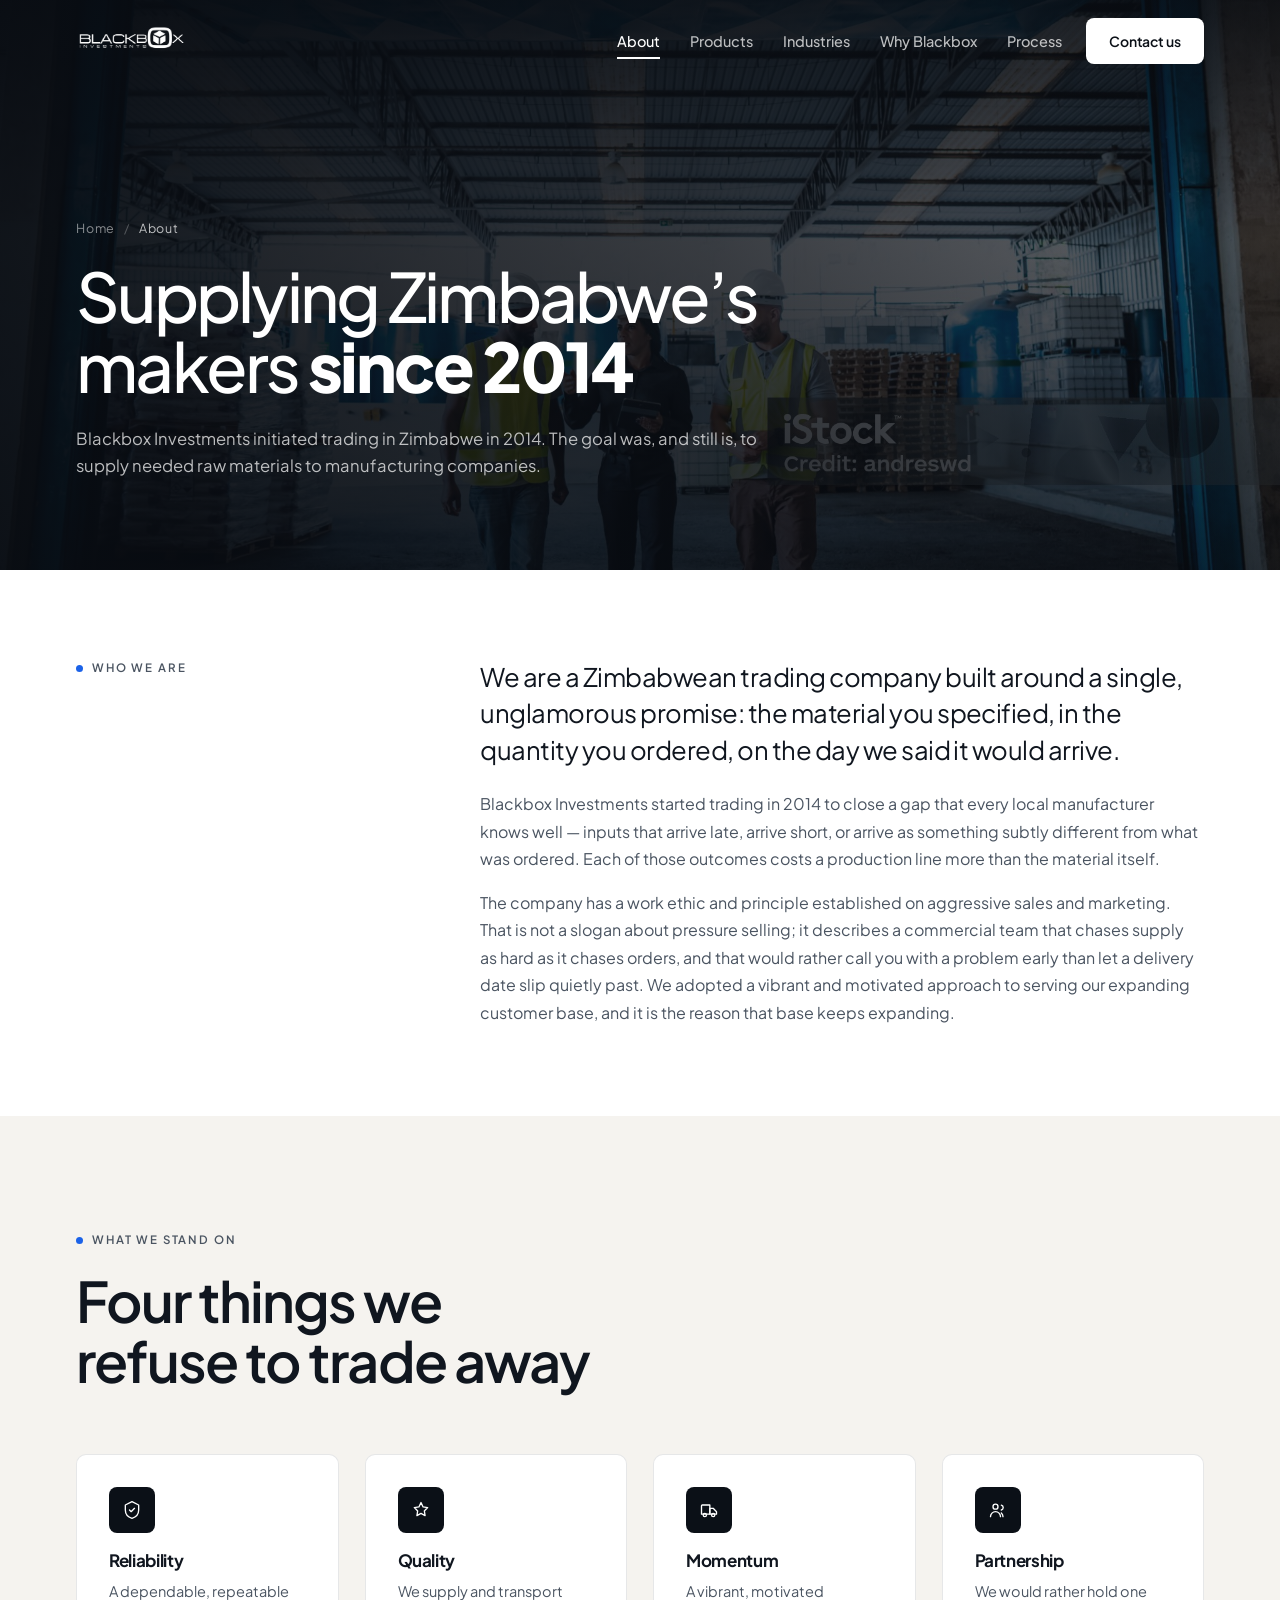
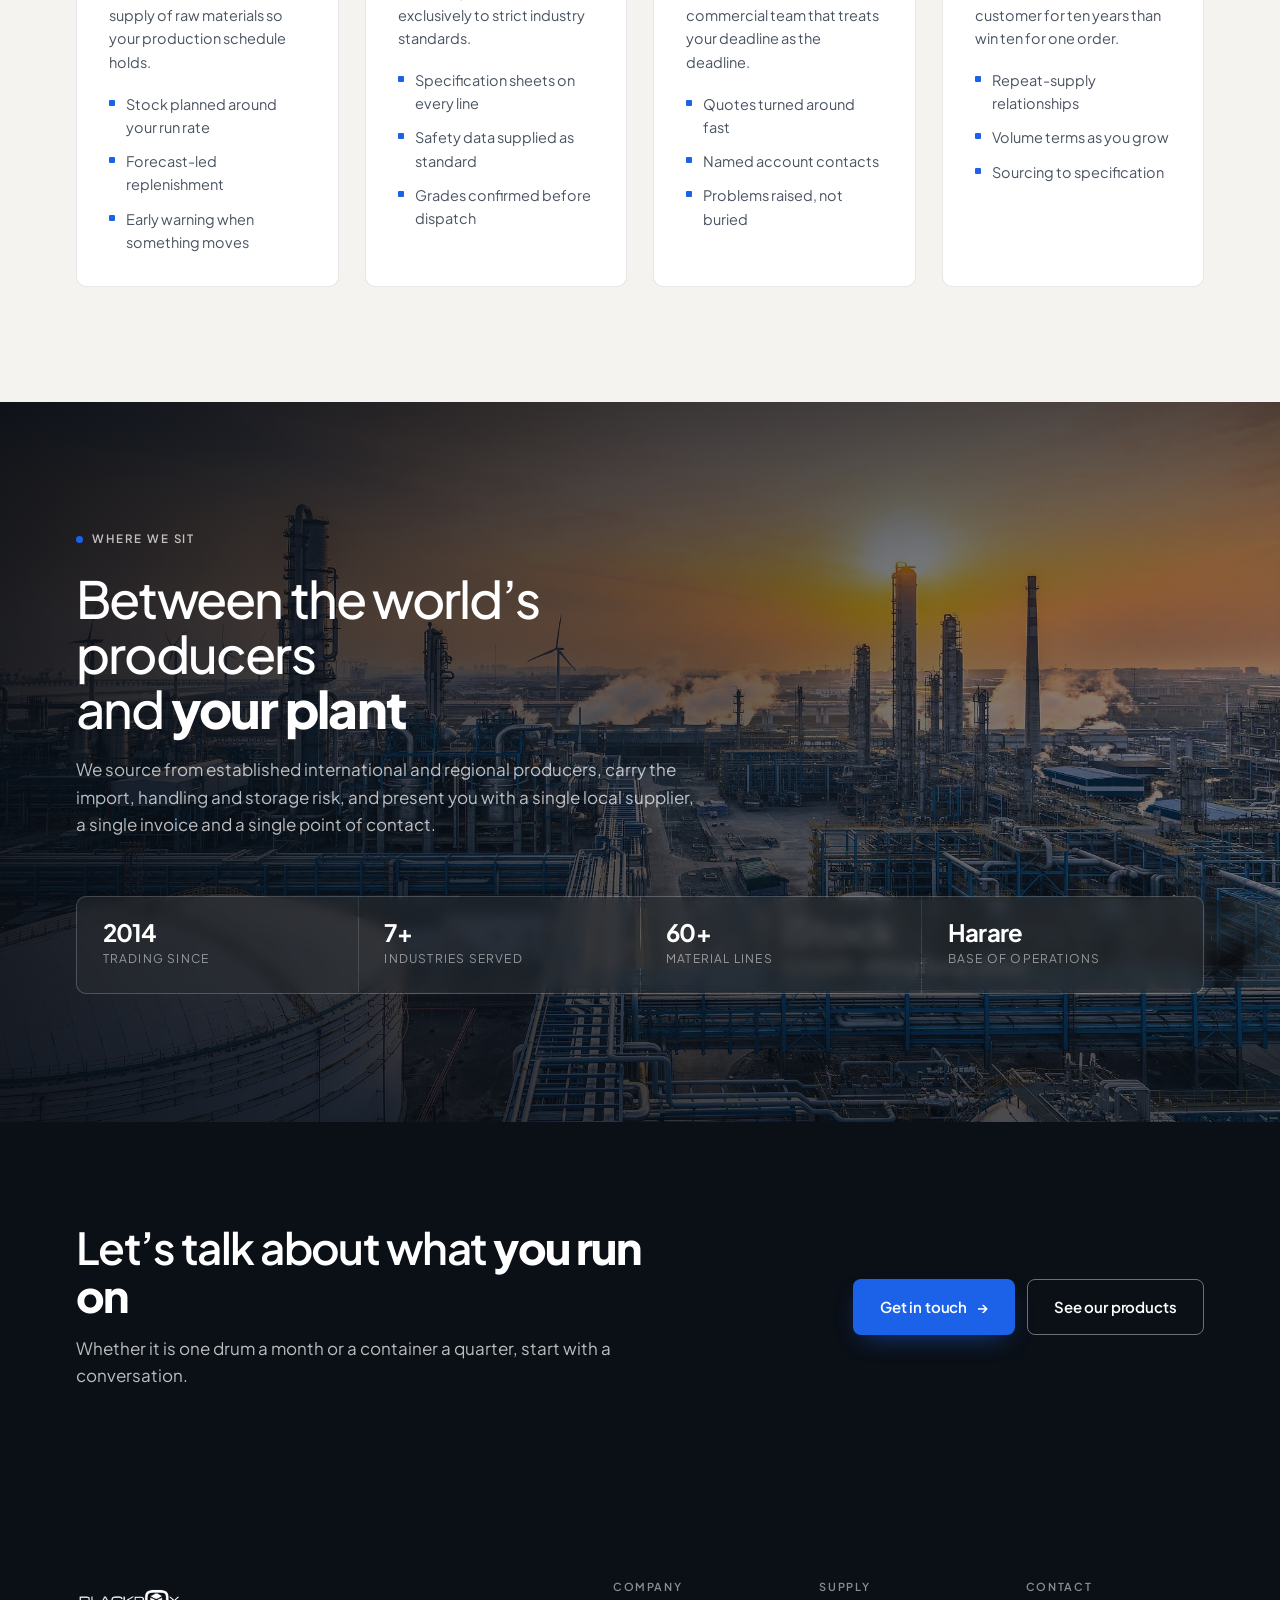
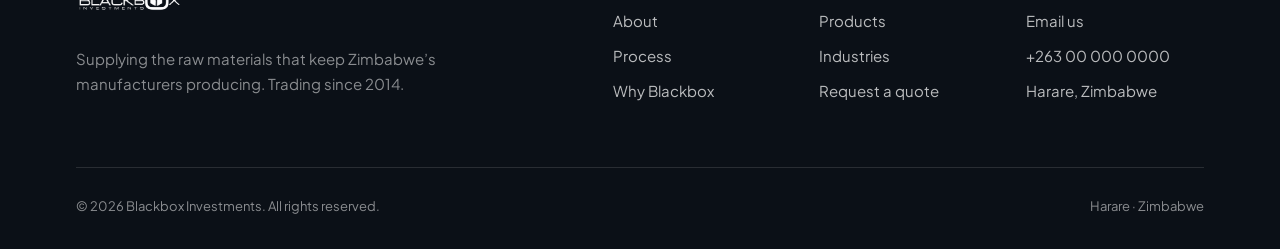
==== about.html @ c5630323 "Split industries section, tighten corners, enlarge logo, add detail pages - Industries is now its ow" ====
<!DOCTYPE html>
<html lang="en">
<head>
<meta charset="utf-8">
<meta name="viewport" content="width=device-width, initial-scale=1">
<title>About &mdash; Blackbox Investments</title>
<meta name="description" content="Blackbox Investments began trading in Zimbabwe in 2014, supplying raw materials to manufacturing companies.">
<meta name="theme-color" content="#0B1017">
<meta property="og:type" content="website">
<meta property="og:title" content="About &mdash; Blackbox Investments">
<meta property="og:description" content="Blackbox Investments began trading in Zimbabwe in 2014, supplying raw materials to manufacturing companies.">
<meta property="og:image" content="assets/img/hero-refinery.jpg">
<link rel="icon" href="assets/img/logo.png">
<link rel="preconnect" href="https://fonts.googleapis.com">
<link rel="preconnect" href="https://fonts.gstatic.com" crossorigin>
<link href="https://fonts.googleapis.com/css2?family=Plus+Jakarta+Sans:ital,wght@0,300;0,400;0,500;0,600;0,700;0,800;1,400&display=swap" rel="stylesheet">
<link rel="stylesheet" href="assets/css/styles.css">
</head>
<body>

<a class="skip-link" href="#main">Skip to content</a>

<header class="site-header" id="siteHeader">
  <div class="shell header-inner">
    <a class="brand" href="index.html" aria-label="Blackbox Investments &mdash; home">
      <img src="assets/img/logo-white.png" alt="Blackbox Investments" class="brand-mark brand-mark--light">
      <img src="assets/img/logo.png" alt="" aria-hidden="true" class="brand-mark brand-mark--dark">
    </a>

    <nav class="nav" id="primaryNav" aria-label="Primary">
      <a href="about.html" aria-current="page">About</a>
      <a href="products.html">Products</a>
      <a href="industries.html">Industries</a>
      <a href="why-blackbox.html">Why Blackbox</a>
      <a href="process.html">Process</a>
    </nav>

    <div class="header-actions">
      <a class="btn btn--pill" href="contact.html">Contact us</a>
      <button class="nav-toggle" id="navToggle" aria-expanded="false" aria-controls="primaryNav" aria-label="Open menu">
        <span></span><span></span>
      </button>
    </div>
  </div>
</header>

<main id="main">

<section class="page-hero">
  <div class="page-hero-bg"><img src="assets/img/team-warehouse.jpg" alt="Warehouse team walking through a chemical storage facility" fetchpriority="high"></div>
  <div class="shell">
    <nav class="crumbs" aria-label="Breadcrumb">
      <a href="index.html">Home</a><span class="sep" aria-hidden="true">/</span><span aria-current="page">About</span>
    </nav>
    <h1 class="page-title reveal">Supplying Zimbabwe&rsquo;s makers <em>since 2014</em></h1>
    <p class="page-lead reveal" data-delay="1">Blackbox Investments initiated trading in Zimbabwe in 2014. The goal was, and still is, to supply needed raw materials to manufacturing companies.</p>
  </div>
</section>

<section class="page-intro">
  <div class="shell page-intro-grid">
    <p class="eyebrow reveal"><span class="dot"></span> Who we are</p>
    <div class="reveal" data-delay="1">
      <p class="page-intro-lead">
        We are a Zimbabwean trading company built around a single, unglamorous
        promise: the material you specified, in the quantity you ordered, on the
        day we said it would arrive.
      </p>
      <p class="page-intro-body">
        Blackbox Investments started trading in 2014 to close a gap that every
        local manufacturer knows well &mdash; inputs that arrive late, arrive short, or
        arrive as something subtly different from what was ordered. Each of those
        outcomes costs a production line more than the material itself.
      </p>
      <p class="page-intro-body">
        The company has a work ethic and principle established on aggressive sales
        and marketing. That is not a slogan about pressure selling; it describes a
        commercial team that chases supply as hard as it chases orders, and that
        would rather call you with a problem early than let a delivery date slip
        quietly past. We adopted a vibrant and motivated approach to serving our
        expanding customer base, and it is the reason that base keeps expanding.
      </p>
    </div>
  </div>
</section>

<section class="plain-section plain-section--paper">
  <div class="shell">
    <div class="section-head">
      <p class="eyebrow reveal"><span class="dot"></span> What we stand on</p>
      <h2 class="section-title reveal" data-delay="1">Four things we<br>refuse to trade away</h2>
    </div>
    <div class="tile-grid">
  <article class="tile reveal">
    <span class="feature-icon" aria-hidden="true"><svg viewBox="0 0 24 24" fill="none" stroke="currentColor" stroke-width="1.6" stroke-linecap="round" stroke-linejoin="round"><path d="M12 2 4 6v6c0 5 3.4 8.6 8 10 4.6-1.4 8-5 8-10V6l-8-4Z"/><path d="m9 12 2 2 4-4"/></svg></span>
    <h3>Reliability</h3>
    <p>A dependable, repeatable supply of raw materials so your production schedule holds.</p>
    <ul class="checks" role="list"><li>Stock planned around your run rate</li><li>Forecast-led replenishment</li><li>Early warning when something moves</li></ul>
  </article>

  <article class="tile reveal">
    <span class="feature-icon" aria-hidden="true"><svg viewBox="0 0 24 24" fill="none" stroke="currentColor" stroke-width="1.6" stroke-linecap="round" stroke-linejoin="round"><path d="M12 3l2.5 5.3 5.5.8-4 4 .9 5.7L12 16.1 7.1 18.8 8 13.1l-4-4 5.5-.8L12 3Z"/></svg></span>
    <h3>Quality</h3>
    <p>We supply and transport exclusively to strict industry standards.</p>
    <ul class="checks" role="list"><li>Specification sheets on every line</li><li>Safety data supplied as standard</li><li>Grades confirmed before dispatch</li></ul>
  </article>

  <article class="tile reveal">
    <span class="feature-icon" aria-hidden="true"><svg viewBox="0 0 24 24" fill="none" stroke="currentColor" stroke-width="1.6" stroke-linecap="round" stroke-linejoin="round"><path d="M3 17V7a1 1 0 0 1 1-1h9v11H3Z"/><path d="M13 10h4l4 4v3h-8v-7Z"/><circle cx="7" cy="18" r="2"/><circle cx="17" cy="18" r="2"/></svg></span>
    <h3>Momentum</h3>
    <p>A vibrant, motivated commercial team that treats your deadline as the deadline.</p>
    <ul class="checks" role="list"><li>Quotes turned around fast</li><li>Named account contacts</li><li>Problems raised, not buried</li></ul>
  </article>

  <article class="tile reveal">
    <span class="feature-icon" aria-hidden="true"><svg viewBox="0 0 24 24" fill="none" stroke="currentColor" stroke-width="1.6" stroke-linecap="round" stroke-linejoin="round"><circle cx="9" cy="8" r="3"/><path d="M3 20a6 6 0 0 1 12 0"/><path d="M16 6.2A3 3 0 0 1 16 12"/><path d="M18 20a6 6 0 0 0-2-4.5"/></svg></span>
    <h3>Partnership</h3>
    <p>We would rather hold one customer for ten years than win ten for one order.</p>
    <ul class="checks" role="list"><li>Repeat-supply relationships</li><li>Volume terms as you grow</li><li>Sourcing to specification</li></ul>
  </article>

    </div>
  </div>
</section>

<section class="field-band">
  <div class="field-bg"><img src="assets/img/hero-refinery.jpg" alt="" loading="lazy"></div>
  <div class="shell">
    <p class="eyebrow eyebrow--light reveal"><span class="dot"></span> Where we sit</p>
    <h2 class="band-title reveal" data-delay="1">Between the world&rsquo;s producers<br>and <em>your plant</em></h2>
    <p class="band-sub reveal" data-delay="2">
      We source from established international and regional producers, carry the
      import, handling and storage risk, and present you with a single local
      supplier, a single invoice and a single point of contact.
    </p>
    <div class="band-stats reveal" data-delay="3">
      <div><strong>2014</strong><span>Trading since</span></div>
      <div><strong>7+</strong><span>Industries served</span></div>
      <div><strong>60+</strong><span>Material lines</span></div>
      <div><strong>Harare</strong><span>Base of operations</span></div>
    </div>
  </div>
</section>

<section class="cta-band">
  <div class="shell cta-inner">
    <div class="reveal">
      <h2>Let&rsquo;s talk about what <em>you run on</em></h2>
      <p>Whether it is one drum a month or a container a quarter, start with a conversation.</p>
    </div>
    <div class="cta-actions reveal" data-delay="1">
      <a class="btn btn--primary" href="contact.html">Get in touch <span class="btn-arrow" aria-hidden="true">&rarr;</span></a>
      <a class="btn btn--ghost" href="products.html">See our products</a>
    </div>
  </div>
</section>
</main>

<footer class="site-footer">
  <div class="shell">
    <div class="footer-top">
      <div class="footer-brand">
        <img src="assets/img/logo-white.png" alt="Blackbox Investments">
        <p>Supplying the raw materials that keep Zimbabwe&rsquo;s manufacturers
           producing. Trading since 2014.</p>
      </div>

      <nav class="footer-nav" aria-label="Footer">
        <div>
          <h4>Company</h4>
          <a href="about.html">About</a>
          <a href="process.html">Process</a>
          <a href="why-blackbox.html">Why Blackbox</a>
        </div>
        <div>
          <h4>Supply</h4>
          <a href="products.html">Products</a>
          <a href="industries.html">Industries</a>
          <a href="contact.html">Request a quote</a>
        </div>
        <div>
          <h4>Contact</h4>
          <a href="mailto:sales@blackboxinvestments.co.zw">Email us</a>
          <a href="tel:+263000000000">+263 00 000 0000</a>
          <span>Harare, Zimbabwe</span>
        </div>
      </nav>
    </div>

    <div class="footer-bottom">
      <p>&copy; <span id="year">2026</span> Blackbox Investments. All rights reserved.</p>
      <p>Harare &middot; Zimbabwe</p>
    </div>
  </div>
</footer>

<script src="assets/js/main.js"></script>
</body>
</html>
---- assets/css/styles.css ----
/* =========================================================
   Blackbox Investments — site styles
   Type: Plus Jakarta Sans
   ========================================================= */

:root{
  /* palette */
  --ink:        #0B1017;
  --ink-2:      #131B26;
  --navy:       #0E1826;
  --paper:      #F5F3EF;
  --paper-2:    #EDEAE4;
  --white:      #FFFFFF;
  --accent:     #1B62E8;
  --accent-dk:  #1450C9;

  --text:       #10161F;
  --text-mid:   #4A5461;
  --text-soft:  #737D8A;
  --on-dark:    #FFFFFF;
  --on-dark-mid:rgba(255,255,255,.72);
  --on-dark-soft:rgba(255,255,255,.52);

  --line:       rgba(16,22,31,.10);
  --line-dark:  rgba(255,255,255,.12);

  /* geometry */
  --r-sm: 4px;
  --r-md: 8px;
  --r-lg: 10px;
  --r-xl: 12px;
  --shell: 1240px;
  --gutter: clamp(20px, 5vw, 56px);
  --sec-y: clamp(76px, 9vw, 140px);

  --ease: cubic-bezier(.22,.61,.36,1);
}

*,*::before,*::after{ box-sizing:border-box; }

html{ -webkit-text-size-adjust:100%; scroll-behavior:smooth; }
@media (prefers-reduced-motion: reduce){ html{ scroll-behavior:auto; } }

body{
  margin:0;
  background:var(--paper);
  color:var(--text);
  font-family:"Plus Jakarta Sans", ui-sans-serif, system-ui, -apple-system,
              "Segoe UI", Roboto, Helvetica, Arial, sans-serif;
  font-size:16px;
  line-height:1.6;
  font-weight:400;
  -webkit-font-smoothing:antialiased;
  text-rendering:optimizeLegibility;
  overflow-x:hidden;
}

img{ max-width:100%; display:block; }
a{ color:inherit; text-decoration:none; }
h1,h2,h3,h4{ margin:0; font-weight:600; letter-spacing:-.025em; line-height:1.1; }
p{ margin:0; }
ul,ol{ margin:0; padding:0; list-style:none; }
button{ font:inherit; color:inherit; }

/* anchored targets must clear the fixed header */
:target,
.detail-row[id],
section[id]{ scroll-margin-top:104px; }

.shell{
  width:100%;
  max-width:var(--shell);
  margin-inline:auto;
  padding-inline:var(--gutter);
}

.skip-link{
  position:absolute; left:-9999px; top:0; z-index:200;
  background:var(--ink); color:#fff; padding:12px 18px; border-radius:0 0 var(--r-sm) 0;
}
.skip-link:focus{ left:0; }

:where(a,button,input,textarea):focus-visible{
  outline:2px solid var(--accent);
  outline-offset:3px;
  border-radius:6px;
}

/* ---------- shared type ---------- */
.eyebrow{
  display:flex; align-items:center; gap:9px;
  margin:0 0 22px;
  font-size:11.5px; font-weight:600; letter-spacing:.16em; text-transform:uppercase;
  color:var(--text-mid);
}
.eyebrow .dot{
  width:7px; height:7px; border-radius:50%;
  background:var(--accent); flex:none;
}
.eyebrow--light{ color:var(--on-dark-mid); }
.eyebrow--muted{ justify-content:center; color:var(--text-soft); letter-spacing:.2em; }

.section-title{
  font-size:clamp(2.1rem, 4.4vw, 3.5rem);
  font-weight:600;
  line-height:1.06;
  letter-spacing:-.035em;
}
.section-title em{ font-style:normal; font-weight:800; }
.section-title--light{ color:var(--on-dark); }

.section-sub{
  margin-top:20px;
  max-width:56ch;
  font-size:1.0625rem;
  color:var(--text-mid);
}
.section-sub--light{ color:var(--on-dark-mid); }

/* ---------- buttons ---------- */
.btn{
  --btn-bg:var(--ink); --btn-fg:#fff; --btn-bd:transparent;
  display:inline-flex; align-items:center; justify-content:center; gap:10px;
  padding:15px 26px;
  border:1px solid var(--btn-bd);
  border-radius:var(--r-md);
  background:var(--btn-bg); color:var(--btn-fg);
  font-size:.9375rem; font-weight:600; letter-spacing:-.01em;
  cursor:pointer;
  transition:transform .35s var(--ease), background-color .3s var(--ease),
             color .3s var(--ease), border-color .3s var(--ease), box-shadow .3s var(--ease);
  will-change:transform;
}
.btn:hover{ transform:translateY(-2px); }
.btn--primary{ --btn-bg:var(--accent); box-shadow:0 10px 26px -12px rgba(27,98,232,.7); }
.btn--primary:hover{ --btn-bg:var(--accent-dk); box-shadow:0 16px 34px -14px rgba(27,98,232,.8); }
.btn--ghost{
  --btn-bg:transparent; --btn-fg:#fff; --btn-bd:rgba(255,255,255,.4);
}
.btn--ghost:hover{ --btn-bg:rgba(255,255,255,.12); --btn-bd:rgba(255,255,255,.7); }
.btn--pill{
  --btn-bg:#fff; --btn-fg:var(--ink);
  padding:11px 22px; font-size:.875rem;
}
.btn--pill:hover{ --btn-bg:var(--accent); --btn-fg:#fff; }
.btn--block{ width:100%; }
.btn-arrow{ transition:transform .35s var(--ease); }
.btn:hover .btn-arrow{ transform:translateX(4px); }

/* =========================================================
   HEADER
   ========================================================= */
.site-header{
  position:fixed; inset:0 0 auto 0; z-index:100;
  padding:18px 0;
  transition:padding .4s var(--ease), background-color .4s var(--ease),
             box-shadow .4s var(--ease), border-color .4s var(--ease);
  border-bottom:1px solid transparent;
}
.site-header.is-stuck,
.site-header.nav-open{
  padding:10px 0;
  background:rgba(245,243,239,.86);
  backdrop-filter:blur(16px);
  -webkit-backdrop-filter:blur(16px);
  border-bottom-color:var(--line);
  box-shadow:0 10px 30px -24px rgba(11,16,23,.5);
}

.header-inner{ display:flex; align-items:center; gap:24px; }

.brand{
  flex:none; position:relative; display:block;
  height:46px; aspect-ratio:300/125;
  transition:height .4s var(--ease);
}
.site-header.is-stuck .brand,
.site-header.nav-open .brand{ height:38px; }
.brand-mark{
  position:absolute; inset:0;
  height:100%; width:auto;
  transition:opacity .35s var(--ease);
}
.brand-mark--dark{ opacity:0; }
.site-header.is-stuck .brand-mark--light,
.site-header.nav-open .brand-mark--light{ opacity:0; }
.site-header.is-stuck .brand-mark--dark,
.site-header.nav-open .brand-mark--dark{ opacity:1; }

.nav{
  margin-left:auto;
  display:flex; align-items:center; gap:30px;
  font-size:.90625rem; font-weight:500;
  color:var(--on-dark-mid);
  transition:color .4s var(--ease);
}
.nav a{ position:relative; padding:4px 0; transition:color .25s var(--ease); }
.nav a::after{
  content:""; position:absolute; left:0; right:0; bottom:-2px; height:1.5px;
  background:currentColor; transform:scaleX(0); transform-origin:left;
  transition:transform .35s var(--ease);
}
.nav a:hover{ color:#fff; }
.nav a:hover::after{ transform:scaleX(1); }
.nav a[aria-current="page"]{ color:#fff; }
.nav a[aria-current="page"]::after{ transform:scaleX(1); }
.site-header.is-stuck .nav a[aria-current="page"],
.site-header.nav-open .nav a[aria-current="page"]{ color:var(--ink); }
.site-header.is-stuck .nav,
.site-header.nav-open .nav{ color:var(--text-mid); }
.site-header.is-stuck .nav a:hover,
.site-header.nav-open .nav a:hover{ color:var(--ink); }

.header-actions{ display:flex; align-items:center; gap:12px; }
.site-header.is-stuck .btn--pill,
.site-header.nav-open .btn--pill{ --btn-bg:var(--ink); --btn-fg:#fff; }
.site-header.is-stuck .btn--pill:hover,
.site-header.nav-open .btn--pill:hover{ --btn-bg:var(--accent); }

.nav-toggle{
  display:none;
  width:44px; height:42px;
  border:1px solid rgba(255,255,255,.28); border-radius:var(--r-md);
  background:rgba(255,255,255,.08);
  cursor:pointer;
  align-items:center; justify-content:center; flex-direction:column; gap:5px;
  transition:border-color .3s var(--ease), background-color .3s var(--ease);
}
.nav-toggle span{
  display:block; width:16px; height:1.6px; background:#fff; border-radius:2px;
  transition:transform .35s var(--ease), opacity .25s var(--ease);
}
.site-header.is-stuck .nav-toggle,
.site-header.nav-open .nav-toggle{ border-color:var(--line); background:rgba(16,22,31,.05); }
.site-header.is-stuck .nav-toggle span,
.site-header.nav-open .nav-toggle span{ background:var(--ink); }
.nav-toggle[aria-expanded="true"] span:first-child{ transform:translateY(3.3px) rotate(45deg); }
.nav-toggle[aria-expanded="true"] span:last-child{ transform:translateY(-3.3px) rotate(-45deg); }

/* =========================================================
   HERO
   ========================================================= */
.hero{
  position:relative;
  min-height:min(100svh, 900px);
  display:flex; flex-direction:column; justify-content:flex-end;
  padding:180px 0 0;
  color:var(--on-dark);
  overflow:hidden;
}
.hero-media{ position:absolute; inset:0; z-index:0; }
.hero-media img{
  width:100%; height:100%; object-fit:cover; object-position:center 55%;
  transform:scale(1.06);
  animation:heroDrift 18s var(--ease) forwards;
}
@keyframes heroDrift{ to{ transform:scale(1); } }
@media (prefers-reduced-motion: reduce){
  .hero-media img{ animation:none; transform:none; }
}
.hero-scrim{
  position:absolute; inset:0;
  background:
    linear-gradient(180deg, rgba(8,12,18,.78) 0%, rgba(8,12,18,.28) 34%, rgba(8,12,18,.55) 68%, rgba(8,12,18,.9) 100%),
    linear-gradient(96deg, rgba(8,12,18,.72) 0%, rgba(8,12,18,.18) 62%);
}

.hero-inner{ position:relative; z-index:1; padding-bottom:clamp(48px,7vw,84px); }

.hero-title{
  font-size:clamp(2.6rem, 7.2vw, 5.5rem);
  font-weight:500;
  line-height:1.02;
  letter-spacing:-.04em;
  text-wrap:balance;
}
.hero-title em{ font-style:normal; font-weight:800; }

.hero-sub{
  margin-top:26px;
  max-width:54ch;
  font-size:clamp(1rem, 1.35vw, 1.1875rem);
  color:var(--on-dark-mid);
  line-height:1.65;
}

.hero-cta{ margin-top:36px; display:flex; flex-wrap:wrap; gap:14px; }

.hero-strip{
  position:relative; z-index:1;
  display:grid; grid-template-columns:repeat(4, 1fr);
  gap:1px;
  border-top:1px solid var(--line-dark);
  background:var(--line-dark);
}
.strip-item{
  background:rgba(8,12,18,.35);
  backdrop-filter:blur(6px);
  -webkit-backdrop-filter:blur(6px);
  padding:26px clamp(14px,2vw,26px) 30px;
  display:flex; flex-direction:column; gap:4px;
}
.strip-item strong{
  font-size:clamp(1.35rem,2.4vw,1.9rem); font-weight:700; letter-spacing:-.03em; line-height:1;
}
.strip-item span{
  font-size:.78125rem; letter-spacing:.08em; text-transform:uppercase;
  color:var(--on-dark-soft);
}

/* =========================================================
   STATEMENT
   ========================================================= */
.statement{
  background:var(--white);
  padding:clamp(72px,8vw,124px) 0;
}
.statement-text{
  max-width:min(100%, 30ch);
  font-size:clamp(1.75rem, 3.9vw, 3.05rem);
  font-weight:500;
  line-height:1.14;
  letter-spacing:-.035em;
  text-wrap:pretty;
}
.statement-text span{ color:var(--text-soft); }

.statement-meta{
  margin-top:44px;
  display:flex; align-items:center; gap:20px;
  font-size:.8125rem; letter-spacing:.14em; text-transform:uppercase;
  color:var(--text-soft);
}
.statement-meta .rule{ height:1px; width:clamp(40px,10vw,120px); background:var(--line); }

/* =========================================================
   CORE
   ========================================================= */
.core{ background:var(--paper); padding:var(--sec-y) 0; }

.core-head{
  display:grid; grid-template-columns:minmax(0,.32fr) minmax(0,.68fr);
  gap:clamp(24px,5vw,64px);
  align-items:start;
}
.core-lead{
  font-size:clamp(1.2rem, 2.1vw, 1.6rem);
  font-weight:400;
  line-height:1.42;
  letter-spacing:-.02em;
  color:var(--text);
}

.core-grid{
  margin-top:clamp(48px,6vw,84px);
  padding-top:clamp(40px,5vw,64px);
  border-top:1px solid var(--line);
  display:grid;
  grid-template-columns:minmax(0,.9fr) repeat(3, minmax(0,1fr));
  gap:clamp(24px,3.4vw,48px);
  align-items:start;
}
.core-figure{ margin:0; border-radius:var(--r-md); overflow:hidden; background:var(--paper-2); }
.core-figure img{ aspect-ratio:4/3; object-fit:cover; width:100%; }

.feature-icon{
  display:grid; place-items:center;
  width:46px; height:46px; border-radius:var(--r-md);
  background:var(--ink); color:#fff;
  margin-bottom:18px;
}
.feature-icon svg{ width:20px; height:20px; }
.core-feature h3{ font-size:1.0625rem; font-weight:700; letter-spacing:-.015em; }
.core-feature p{ margin-top:10px; font-size:.9375rem; color:var(--text-mid); line-height:1.62; }

/* =========================================================
   PRODUCTS
   ========================================================= */
.products{
  background:var(--ink);
  color:var(--on-dark);
  padding:var(--sec-y) 0;
}
.section-head{ max-width:640px; }

.product-grid{
  margin-top:clamp(46px,5.6vw,72px);
  display:grid;
  grid-template-columns:repeat(auto-fit, minmax(268px, 1fr));
  gap:1px;
  background:var(--line-dark);
  border:1px solid var(--line-dark);
  border-radius:var(--r-md);
  overflow:hidden;
}
.product-card{
  background:var(--ink);
  padding:clamp(28px,3vw,38px);
  min-height:230px;
  display:flex; flex-direction:column;
  transition:background-color .4s var(--ease);
}
.product-card:hover{ background:var(--ink-2); }
.product-index{
  font-size:.75rem; font-weight:600; letter-spacing:.12em;
  color:var(--accent);
  margin-bottom:auto;
}
.product-card h3{
  margin-top:34px;
  font-size:1.1875rem; font-weight:600; letter-spacing:-.02em;
}
.product-card p{
  margin-top:12px; font-size:.9375rem; line-height:1.62;
  color:var(--on-dark-soft);
  transition:color .4s var(--ease);
}
.product-card:hover p{ color:var(--on-dark-mid); }

.products-note{
  margin-top:34px;
  font-size:.9375rem; color:var(--on-dark-soft);
}
.products-note a{
  color:#fff; font-weight:600;
  border-bottom:1px solid rgba(255,255,255,.3);
  padding-bottom:1px;
  transition:border-color .3s var(--ease), color .3s var(--ease);
}
.products-note a:hover{ color:var(--accent); border-color:var(--accent); }

/* =========================================================
   BENEFITS
   ========================================================= */
.benefits{ background:var(--paper); padding:clamp(46px,6vw,86px) 0; }

.benefits-card{
  background:var(--white);
  border-radius:var(--r-xl);
  padding:clamp(40px,5.4vw,86px) clamp(22px,4vw,66px) clamp(44px,5.4vw,78px);
}
.benefits .section-head{
  max-width:640px; margin-inline:auto; text-align:center;
}
.benefits .section-sub{ margin-inline:auto; max-width:52ch; }

.benefit-grid{
  margin-top:clamp(40px,5vw,64px);
  display:grid;
  grid-template-columns:repeat(auto-fit, minmax(260px,1fr));
  gap:clamp(20px,2.4vw,32px);
}
.benefit-media{
  position:relative;
  border-radius:var(--r-lg);
  overflow:hidden;
  background:var(--navy);
}
.benefit-media img{
  width:100%; aspect-ratio:16/13; object-fit:cover;
  transition:transform .8s var(--ease);
}
.benefit:hover .benefit-media img{ transform:scale(1.05); }
.benefit-media::after{
  content:""; position:absolute; inset:0;
  background:
    linear-gradient(158deg, rgba(9,19,36,.94) 0%, rgba(9,19,36,.62) 42%, rgba(9,19,36,.22) 82%),
    linear-gradient(180deg, rgba(9,19,36,.55) 0%, rgba(9,19,36,0) 48%);
}
.benefit-media h3{
  position:absolute; z-index:1; top:clamp(20px,2.4vw,28px); left:clamp(20px,2.4vw,28px);
  right:20px;
  color:#fff;
  font-size:clamp(1.15rem,1.8vw,1.45rem); font-weight:500; letter-spacing:-.025em;
  line-height:1.16;
}
.benefit > p{
  margin-top:20px;
  font-size:.90625rem; line-height:1.66; color:var(--text-mid);
  max-width:38ch;
}

/* =========================================================
   PROCESS
   ========================================================= */
.process{ background:var(--white); padding:var(--sec-y) 0; }
.process-inner{
  display:grid;
  grid-template-columns:minmax(0,.85fr) minmax(0,1.15fr);
  gap:clamp(40px,6vw,96px);
  align-items:start;
}
.process-head .btn{ margin-top:32px; }
.process-head{ position:sticky; top:112px; }

.steps{ display:flex; flex-direction:column; }
.step{
  display:grid; grid-template-columns:auto 1fr; gap:clamp(20px,3vw,42px);
  padding:clamp(26px,3vw,36px) 0;
  border-top:1px solid var(--line);
}
.step:last-child{ border-bottom:1px solid var(--line); }
.step-no{
  font-size:.8125rem; font-weight:700; letter-spacing:.1em;
  color:var(--accent);
  padding-top:5px;
}
.step h3{ font-size:1.1875rem; font-weight:600; letter-spacing:-.02em; }
.step p{ margin-top:10px; font-size:.9375rem; line-height:1.66; color:var(--text-mid); max-width:52ch; }

/* =========================================================
   QUOTE BAND
   ========================================================= */
.quote-band{
  position:relative;
  padding:clamp(80px,10vw,150px) 0;
  color:#fff;
  overflow:hidden;
}
.quote-bg{ position:absolute; inset:0; z-index:0; }
.quote-bg img{ width:100%; height:100%; object-fit:cover; object-position:center 40%; }
.quote-bg::after{
  content:""; position:absolute; inset:0;
  background:linear-gradient(105deg, rgba(8,12,18,.92) 0%, rgba(8,12,18,.72) 55%, rgba(8,12,18,.5) 100%);
}
.quote-band .shell{ position:relative; z-index:1; }
.quote-band blockquote{ margin:0; max-width:900px; }
.quote-band p{
  font-size:clamp(1.25rem, 2.9vw, 2.15rem);
  font-weight:400; line-height:1.32; letter-spacing:-.03em;
  text-wrap:balance;
}
.quote-band cite{
  display:block; margin-top:28px;
  font-style:normal; font-size:.8125rem; letter-spacing:.14em; text-transform:uppercase;
  color:var(--on-dark-soft);
}

/* =========================================================
   CONTACT
   ========================================================= */
.contact{ background:var(--paper); padding:var(--sec-y) 0; }
.contact-inner{
  display:grid;
  grid-template-columns:minmax(0,1fr) minmax(0,1fr);
  gap:clamp(40px,6vw,90px);
  align-items:start;
}

.contact-details{
  margin-top:44px;
  display:grid; grid-template-columns:repeat(2,minmax(0,1fr));
  gap:22px 28px;
  border-top:1px solid var(--line);
  padding-top:34px;
}
.contact-details li{ display:flex; flex-direction:column; gap:5px; min-width:0; }
.c-label{
  font-size:.6875rem; font-weight:600; letter-spacing:.15em; text-transform:uppercase;
  color:var(--text-soft);
}
.contact-details a,.contact-details li > span:last-child{
  font-size:.9375rem; font-weight:500; color:var(--text);
  word-break:break-word;
}
.contact-details a{ transition:color .25s var(--ease); }
.contact-details a:hover{ color:var(--accent); }

.contact-form{
  background:var(--white);
  border:1px solid var(--line);
  border-radius:var(--r-lg);
  padding:clamp(24px,3vw,40px);
  display:flex; flex-direction:column; gap:16px;
}
.field{ display:flex; flex-direction:column; gap:7px; min-width:0; }
.field-row{ display:grid; grid-template-columns:repeat(2,minmax(0,1fr)); gap:16px; }
.field label{
  font-size:.75rem; font-weight:600; letter-spacing:.06em; text-transform:uppercase;
  color:var(--text-soft);
}
.field input,.field textarea{
  width:100%;
  font:inherit; font-size:.9375rem;
  color:var(--text);
  padding:13px 16px;
  border:1px solid var(--line);
  border-radius:var(--r-sm);
  background:var(--paper);
  transition:border-color .25s var(--ease), background-color .25s var(--ease);
  resize:vertical;
}
.field input::placeholder,.field textarea::placeholder{ color:#A3ABB5; }
.field input:focus,.field textarea:focus{
  outline:none; border-color:var(--accent); background:var(--white);
}
.field input[aria-invalid="true"],.field textarea[aria-invalid="true"]{
  border-color:#D64545; background:#FDF5F5;
}
.contact-form .btn{ margin-top:6px; }
.form-note{
  min-height:1.2em;
  font-size:.8125rem; color:var(--text-soft); text-align:center;
}
.form-note.is-ok{ color:#1F7A45; }
.form-note.is-err{ color:#C13333; }

/* =========================================================
   FOOTER
   ========================================================= */
.site-footer{
  background:var(--ink);
  color:var(--on-dark);
  padding:clamp(56px,7vw,96px) 0 32px;
}
.footer-top{
  display:grid;
  grid-template-columns:minmax(0,1fr) minmax(0,1.25fr);
  gap:clamp(36px,5vw,80px);
  padding-bottom:clamp(40px,5vw,64px);
  border-bottom:1px solid var(--line-dark);
}
.footer-brand img{ height:44px; width:auto; }
.footer-brand p{
  margin-top:22px; max-width:34ch;
  font-size:.9375rem; line-height:1.66; color:var(--on-dark-soft);
}
.footer-nav{
  display:grid; grid-template-columns:repeat(3,minmax(0,1fr)); gap:28px;
}
.footer-nav > div{ display:flex; flex-direction:column; gap:11px; min-width:0; }
.footer-nav h4{
  font-size:.6875rem; font-weight:600; letter-spacing:.15em; text-transform:uppercase;
  color:var(--on-dark-soft); margin-bottom:5px;
}
.footer-nav a,.footer-nav span{
  font-size:.9375rem; color:var(--on-dark-mid);
  transition:color .25s var(--ease);
  word-break:break-word;
}
.footer-nav a:hover{ color:#fff; }

.footer-bottom{
  padding-top:28px;
  display:flex; flex-wrap:wrap; gap:12px; justify-content:space-between;
  font-size:.8125rem; color:var(--on-dark-soft);
}

/* =========================================================
   REVEAL
   ========================================================= */
.reveal{
  opacity:0;
  transform:translateY(22px);
  transition:opacity .8s var(--ease), transform .8s var(--ease);
  transition-delay:calc(var(--d, 0) * 90ms);
}
.reveal.is-in{ opacity:1; transform:none; }
@media (prefers-reduced-motion: reduce){
  .reveal{ opacity:1; transform:none; transition:none; }
}

/* =========================================================
   RESPONSIVE
   ========================================================= */
@media (max-width: 1080px){
  .core-head{ grid-template-columns:1fr; gap:8px; }
  .core-grid{ grid-template-columns:repeat(2,minmax(0,1fr)); }
  .core-figure{ grid-column:1 / -1; }
  .core-figure img{ aspect-ratio:21/9; }
  .process-inner{ grid-template-columns:1fr; }
  .process-head{ position:static; }
  .contact-inner{ grid-template-columns:1fr; }
  .footer-top{ grid-template-columns:1fr; }
}

@media (max-width: 900px){
  .nav{
    position:fixed; inset:0 0 auto 0;
    margin:0; padding:96px var(--gutter) 34px;
    flex-direction:column; align-items:flex-start; gap:4px;
    background:var(--paper);
    color:var(--text);
    border-bottom:1px solid var(--line);
    box-shadow:0 30px 60px -40px rgba(8,12,18,.6);
    transform:translateY(-102%);
    transition:transform .5s var(--ease);
    z-index:-1;
  }
  .nav.is-open{ transform:translateY(0); }
  .nav a{
    width:100%; padding:14px 0; font-size:1.125rem; font-weight:500;
    border-bottom:1px solid var(--line);
  }
  .nav a::after{ display:none; }
  .nav a:hover{ color:var(--accent); }
  .header-actions{ margin-left:auto; }
  .nav-toggle{ display:flex; }

  .hero-strip{ grid-template-columns:repeat(2,1fr); }
  .hero{ padding-top:150px; }
}

@media (max-width: 620px){
  .core-grid{ grid-template-columns:1fr; }
  .field-row{ grid-template-columns:1fr; }
  .contact-details{ grid-template-columns:1fr; }
  .footer-nav{ grid-template-columns:repeat(2,minmax(0,1fr)); }
  .btn{ padding:14px 22px; }
  .hero-cta .btn{ flex:1 1 auto; }
  .step{ grid-template-columns:1fr; gap:12px; }
  .step-no{ padding-top:0; }
}

@media (max-width: 360px){
  .hero-strip{ grid-template-columns:1fr; }
  .footer-nav{ grid-template-columns:1fr; }
}

/* =========================================================
   FIELD BAND  (full-bleed photo section)
   ========================================================= */
.field-band{
  position:relative;
  padding:clamp(84px,10vw,150px) 0;
  color:#fff;
  overflow:hidden;
}
.field-bg{ position:absolute; inset:0; z-index:0; }
.field-bg img{ width:100%; height:100%; object-fit:cover; object-position:center 45%; }
.field-bg::after{
  content:""; position:absolute; inset:0;
  background:
    linear-gradient(100deg, rgba(8,12,18,.9) 0%, rgba(8,12,18,.6) 48%, rgba(8,12,18,.34) 100%),
    linear-gradient(180deg, rgba(8,12,18,.5) 0%, rgba(8,12,18,0) 30%, rgba(8,12,18,.5) 100%);
}
.field-band .shell{ position:relative; z-index:1; }
.band-title{
  max-width:18ch;
  font-size:clamp(1.9rem,4.2vw,3.2rem);
  font-weight:500; line-height:1.08; letter-spacing:-.035em;
}
.band-title em{ font-style:normal; font-weight:800; }
.band-sub{
  margin-top:20px; max-width:52ch;
  font-size:1.0625rem; color:var(--on-dark-mid);
}
.band-stats{
  margin-top:clamp(38px,5vw,58px);
  display:grid; grid-template-columns:repeat(auto-fit,minmax(150px,1fr));
  gap:1px; background:var(--line-dark);
  border:1px solid var(--line-dark); border-radius:var(--r-lg);
  overflow:hidden;
}
.band-stats > div{
  background:rgba(8,12,18,.42);
  backdrop-filter:blur(6px); -webkit-backdrop-filter:blur(6px);
  padding:22px clamp(16px,2vw,26px) 24px;
  display:flex; flex-direction:column; gap:4px;
}
.band-stats strong{ font-size:clamp(1.15rem,2vw,1.5rem); font-weight:700; letter-spacing:-.03em; line-height:1.1; }
.band-stats span{ font-size:.75rem; letter-spacing:.1em; text-transform:uppercase; color:var(--on-dark-soft); }

/* =========================================================
   INDUSTRY CARDS  (own section)
   ========================================================= */
.industries{ background:var(--paper); padding:var(--sec-y) 0; }

.section-head--split{
  display:grid; grid-template-columns:minmax(0,1fr) minmax(0,.85fr);
  gap:clamp(20px,4vw,64px); align-items:end;
  max-width:none;
}
.section-head--split .section-sub{ margin-top:0; }

.ind-grid{
  margin-top:clamp(44px,5.4vw,68px);
  display:grid; grid-template-columns:repeat(auto-fit,minmax(272px,1fr));
  gap:clamp(18px,2.2vw,28px);
}
.ind-card{
  display:flex; flex-direction:column;
  background:var(--white);
  border:1px solid var(--line);
  border-radius:var(--r-lg);
  overflow:hidden;
  transition:transform .45s var(--ease), box-shadow .45s var(--ease), border-color .45s var(--ease);
}
.ind-card:hover{
  transform:translateY(-4px);
  border-color:rgba(16,22,31,.18);
  box-shadow:0 24px 48px -32px rgba(8,12,18,.55);
}
.ind-card figure{ margin:0; overflow:hidden; background:var(--paper-2); }
.ind-card figure img{
  width:100%; aspect-ratio:16/10; object-fit:cover;
  transition:transform .8s var(--ease);
}
.ind-card:hover figure img{ transform:scale(1.05); }

.ind-card-body{
  padding:clamp(20px,2.2vw,26px);
  display:flex; flex-direction:column; flex:1;
}
.ind-icon{
  display:grid; place-items:center; flex:none;
  width:42px; height:42px; border-radius:var(--r-md);
  background:var(--paper); color:var(--text-mid);
  border:1px solid var(--line);
  margin-bottom:16px;
  transition:background-color .4s var(--ease), color .4s var(--ease), border-color .4s var(--ease);
}
.ind-icon svg{ width:19px; height:19px; }
.ind-card:hover .ind-icon{ background:var(--accent); color:#fff; border-color:var(--accent); }

.ind-card h3{ font-size:1.0625rem; font-weight:700; letter-spacing:-.02em; }
.ind-card p{ margin-top:10px; font-size:.90625rem; line-height:1.62; color:var(--text-mid); }

/* ---------- arrow link ---------- */
.link-arrow{
  margin-top:auto; padding-top:20px;
  display:inline-flex; align-items:center; gap:8px;
  font-size:.875rem; font-weight:600; color:var(--accent);
  align-self:flex-start;
}
.link-arrow span{ transition:transform .35s var(--ease); }
.link-arrow:hover span{ transform:translateX(4px); }

.section-foot{
  margin-top:clamp(34px,4vw,52px);
  display:flex; flex-wrap:wrap; gap:16px; align-items:center;
}

/* =========================================================
   DETAIL PAGES
   ========================================================= */
.page-hero{
  position:relative;
  padding:clamp(150px,17vw,220px) 0 clamp(56px,7vw,92px);
  color:#fff; overflow:hidden;
}
.page-hero-bg{ position:absolute; inset:0; z-index:0; }
.page-hero-bg img{ width:100%; height:100%; object-fit:cover; object-position:center 45%; }
.page-hero-bg::after{
  content:""; position:absolute; inset:0;
  background:
    linear-gradient(100deg, rgba(8,12,18,.94) 0%, rgba(8,12,18,.72) 55%, rgba(8,12,18,.46) 100%),
    linear-gradient(180deg, rgba(8,12,18,.82) 0%, rgba(8,12,18,.25) 42%, rgba(8,12,18,.6) 100%);
}
.page-hero .shell{ position:relative; z-index:1; }
.crumbs{
  display:flex; flex-wrap:wrap; align-items:center; gap:9px;
  margin-bottom:22px;
  font-size:.78125rem; letter-spacing:.06em; color:var(--on-dark-soft);
}
.crumbs a{ transition:color .25s var(--ease); }
.crumbs a:hover{ color:#fff; }
.crumbs .sep{ opacity:.5; }
.crumbs [aria-current]{ color:var(--on-dark-mid); }

.page-title{
  font-size:clamp(2.25rem,5.6vw,4.25rem);
  font-weight:500; line-height:1.04; letter-spacing:-.04em;
  max-width:20ch; text-wrap:balance;
}
.page-title em{ font-style:normal; font-weight:800; }
.page-lead{
  margin-top:24px; max-width:58ch;
  font-size:clamp(1rem,1.3vw,1.1875rem); line-height:1.65;
  color:var(--on-dark-mid);
}

/* ---------- intro ---------- */
.page-intro{ background:var(--white); padding:clamp(60px,7vw,104px) 0; }
.page-intro-grid{
  display:grid; grid-template-columns:minmax(0,.32fr) minmax(0,.68fr);
  gap:clamp(24px,5vw,64px); align-items:start;
}
.page-intro-lead{
  font-size:clamp(1.2rem,2.1vw,1.6rem);
  line-height:1.42; letter-spacing:-.02em;
}
.page-intro-body{ margin-top:22px; color:var(--text-mid); font-size:1rem; line-height:1.72; }
.page-intro-body + .page-intro-body{ margin-top:16px; }

/* ---------- alternating detail rows ---------- */
.detail-rows{ background:var(--paper); padding:var(--sec-y) 0; }
.detail-row{
  display:grid; grid-template-columns:repeat(2,minmax(0,1fr));
  gap:clamp(28px,5vw,72px); align-items:center;
  padding:clamp(34px,4.4vw,60px) 0;
  border-top:1px solid var(--line);
}
.detail-row:first-child{ border-top:0; padding-top:0; }
.detail-row:nth-child(even) .detail-figure{ order:2; }
.detail-figure{
  margin:0; border-radius:var(--r-lg); overflow:hidden; background:var(--paper-2);
}
.detail-figure img{ width:100%; aspect-ratio:4/3; object-fit:cover; }
.detail-no{
  display:inline-block; margin-bottom:14px;
  font-size:.75rem; font-weight:700; letter-spacing:.12em; color:var(--accent);
}
.detail-body h2{ font-size:clamp(1.5rem,2.8vw,2.15rem); font-weight:600; letter-spacing:-.03em; }
.detail-body > p{ margin-top:14px; font-size:1rem; line-height:1.7; color:var(--text-mid); max-width:52ch; }

.spec-list{
  margin-top:22px; padding-top:20px; border-top:1px solid var(--line);
  display:flex; flex-wrap:wrap; gap:8px;
}
.spec-list li{
  font-size:.8125rem; font-weight:500; color:var(--text-mid);
  background:var(--white); border:1px solid var(--line);
  padding:7px 13px; border-radius:var(--r-sm);
}

/* ---------- generic content grid ---------- */
.tile-grid{
  margin-top:clamp(40px,5vw,64px);
  display:grid; grid-template-columns:repeat(auto-fit,minmax(258px,1fr));
  gap:clamp(18px,2.2vw,26px);
}
.tile{
  background:var(--white); border:1px solid var(--line);
  border-radius:var(--r-lg); padding:clamp(24px,2.6vw,32px);
  display:flex; flex-direction:column;
}
.tile h3{ font-size:1.0625rem; font-weight:700; letter-spacing:-.02em; }
.tile p{ margin-top:10px; font-size:.90625rem; line-height:1.64; color:var(--text-mid); }
.tile .feature-icon{ background:var(--ink); }

.checks{ margin-top:18px; display:flex; flex-direction:column; gap:11px; }
.checks li{
  display:grid; grid-template-columns:auto 1fr; gap:11px; align-items:start;
  font-size:.90625rem; line-height:1.6; color:var(--text-mid);
}
.checks li::before{
  content:""; margin-top:7px;
  width:6px; height:6px; border-radius:1px; background:var(--accent);
}

/* ---------- section on white ---------- */
.plain-section{ background:var(--white); padding:var(--sec-y) 0; }
.plain-section--paper{ background:var(--paper); }
.plain-section .tile{ background:var(--paper); }
.plain-section--paper .tile{ background:var(--white); }

/* ---------- CTA band ---------- */
.cta-band{ background:var(--ink); color:#fff; padding:clamp(64px,8vw,110px) 0; }
.cta-inner{
  display:grid; grid-template-columns:minmax(0,1fr) auto;
  gap:clamp(26px,4vw,56px); align-items:center;
}
.cta-band h2{
  font-size:clamp(1.75rem,3.6vw,2.75rem);
  font-weight:600; letter-spacing:-.035em; line-height:1.08;
  max-width:18ch;
}
.cta-band h2 em{ font-style:normal; font-weight:800; }
.cta-band p{ margin-top:16px; max-width:48ch; color:var(--on-dark-mid); font-size:1.0625rem; }
.cta-actions{ display:flex; flex-wrap:wrap; gap:12px; }

/* ---------- responsive ---------- */
@media (max-width: 1080px){
  .section-head--split{ grid-template-columns:1fr; align-items:start; }
  .page-intro-grid{ grid-template-columns:1fr; gap:8px; }
  .detail-row{ grid-template-columns:1fr; }
  .detail-row:nth-child(even) .detail-figure{ order:0; }
  .detail-figure img{ aspect-ratio:16/9; }
  .cta-inner{ grid-template-columns:1fr; }
}
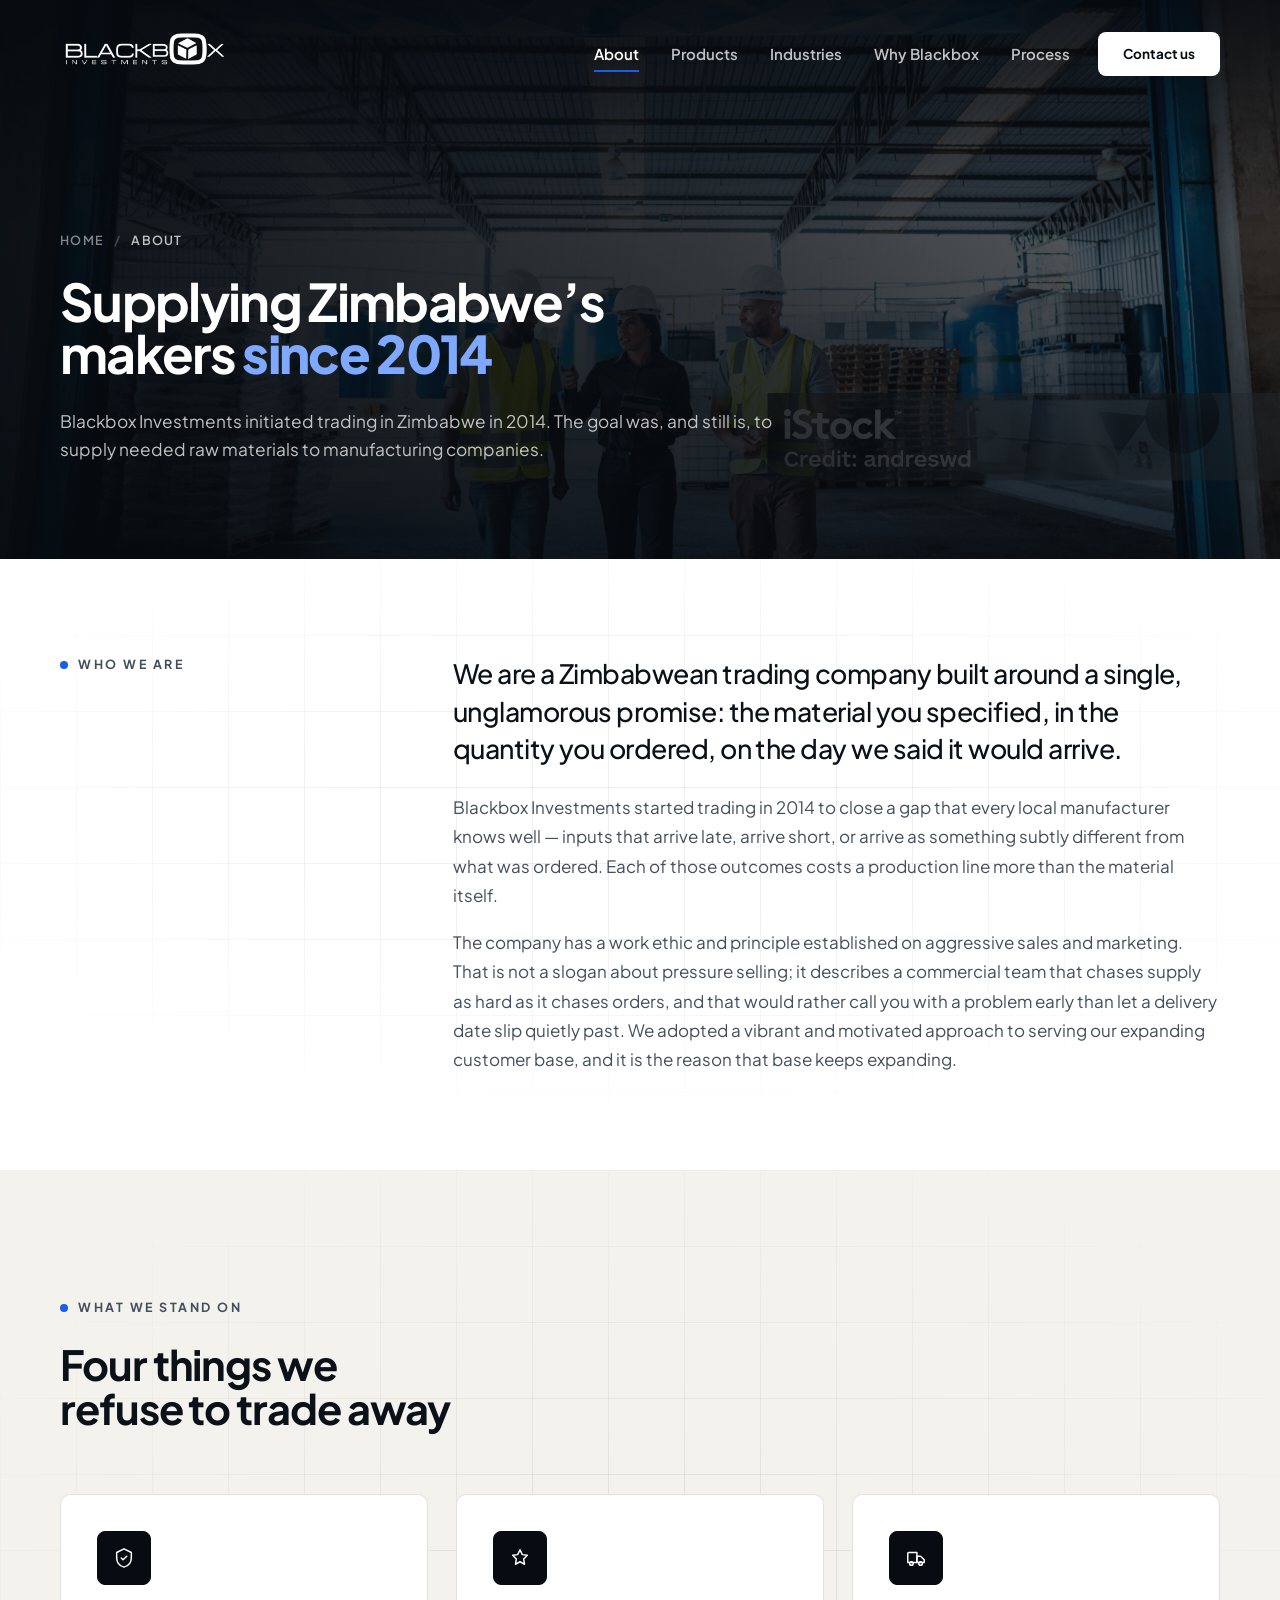
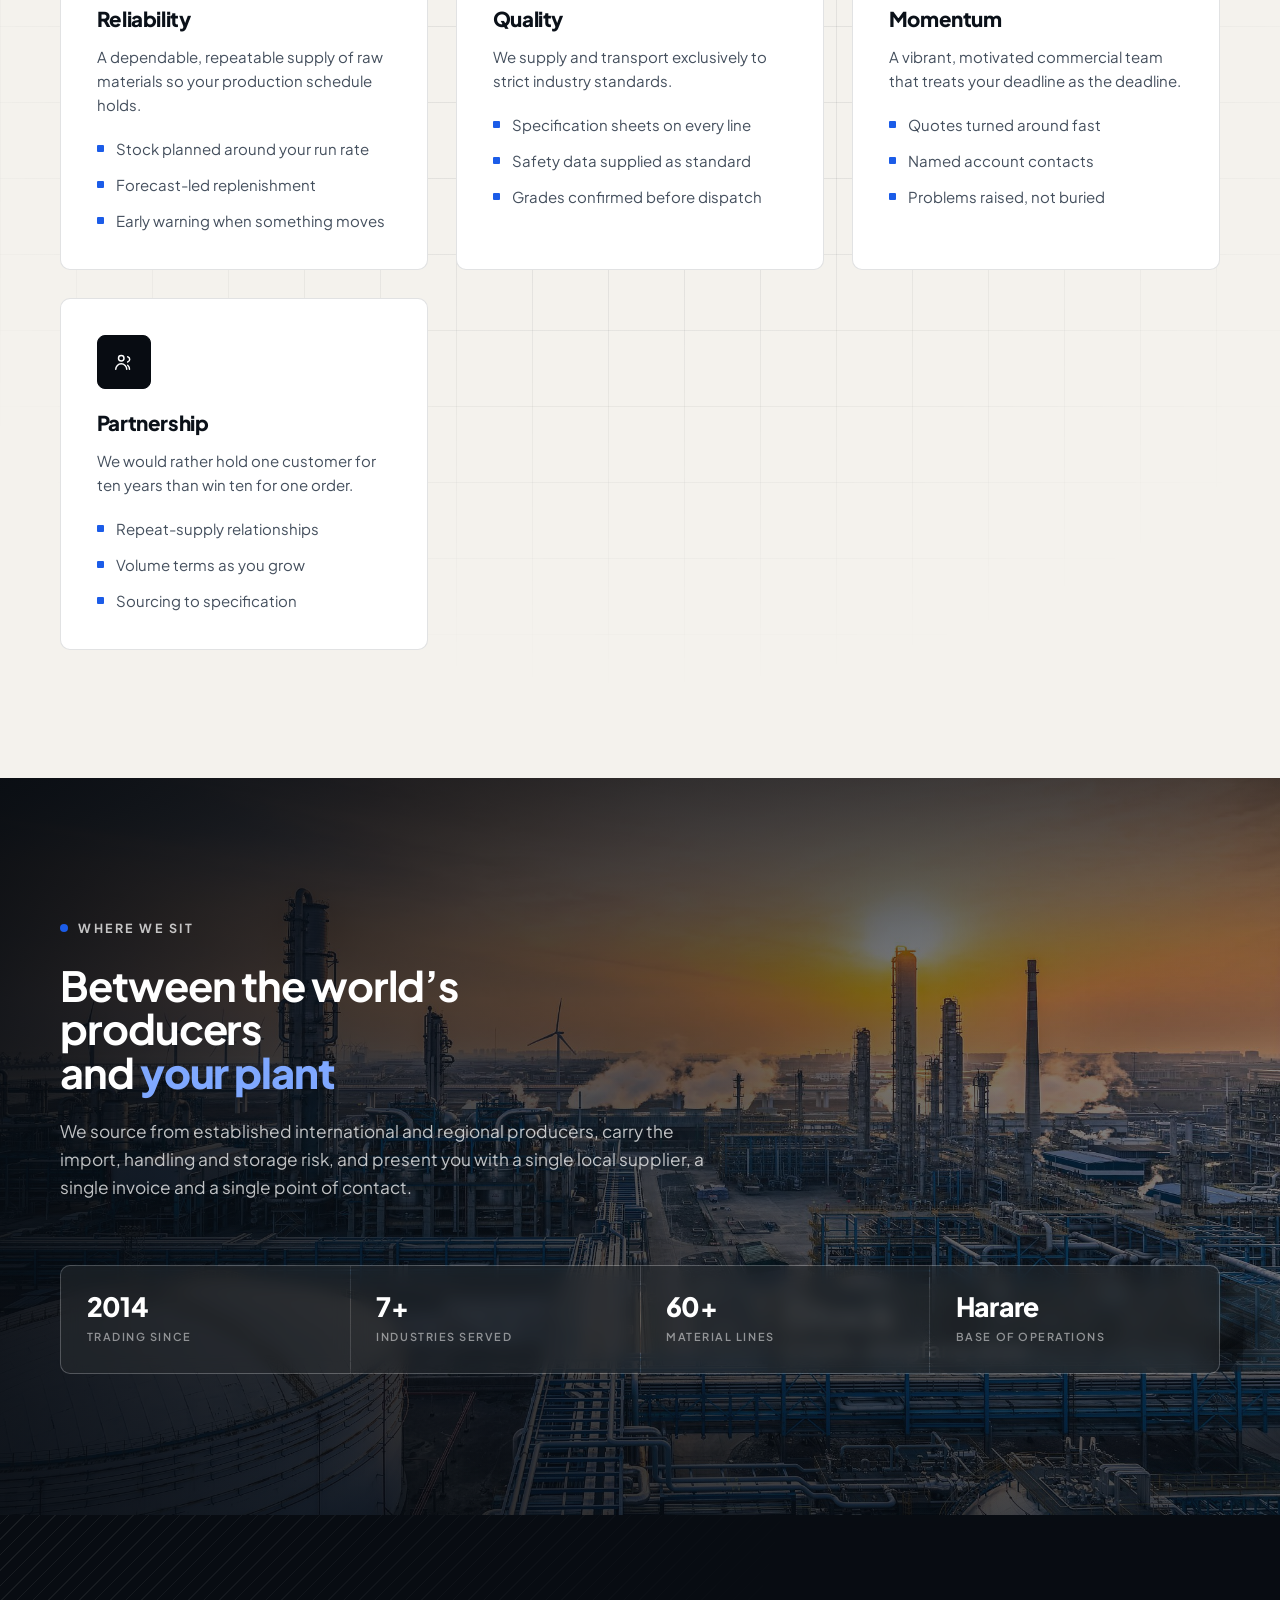
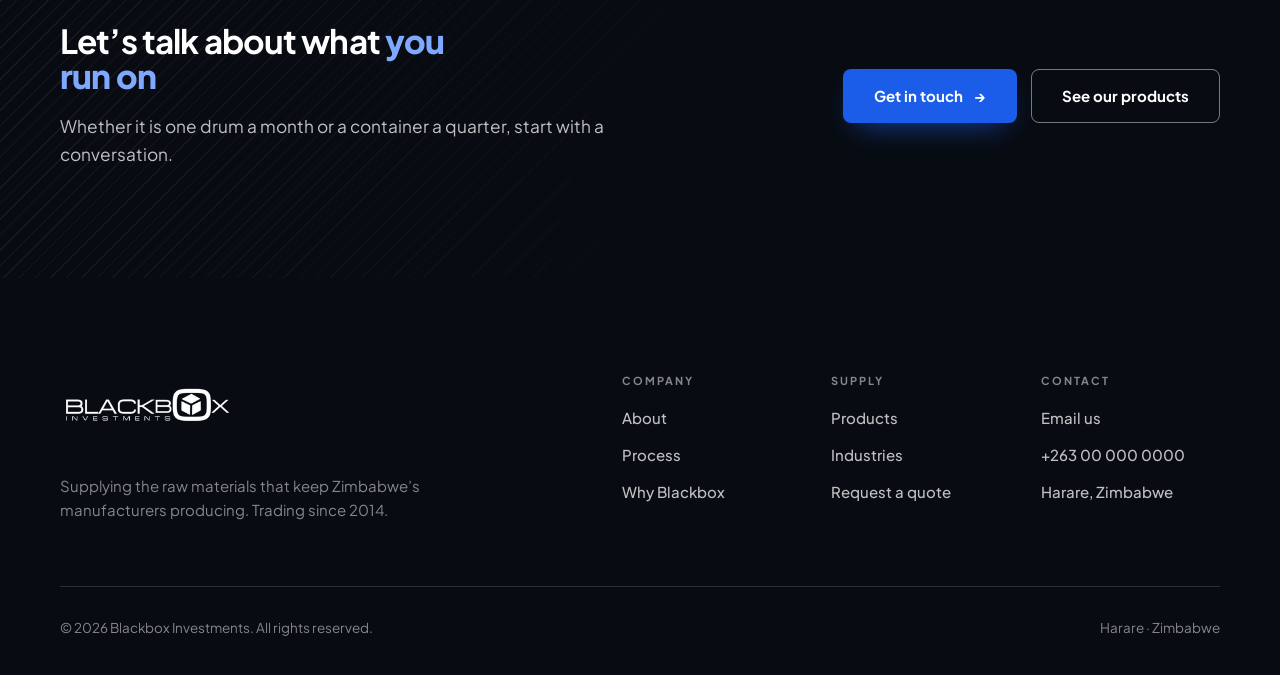
==== commit 10a0a883: "Modular type scale, one-screen hero, blended core BG, pattern system Type — replaced ad-hoc sizes wi" ====
--- a/about.html
+++ b/about.html
@@ -58,6 +58,7 @@
 </section>
 
 <section class="page-intro">
+  <div class="pattern pattern--grid" aria-hidden="true"></div>
   <div class="shell page-intro-grid">
     <p class="eyebrow reveal"><span class="dot"></span> Who we are</p>
     <div class="reveal" data-delay="1">
@@ -85,6 +86,7 @@
 </section>
 
 <section class="plain-section plain-section--paper">
+  <div class="pattern pattern--grid" aria-hidden="true"></div>
   <div class="shell">
     <div class="section-head">
       <p class="eyebrow reveal"><span class="dot"></span> What we stand on</p>
@@ -143,6 +145,7 @@
 </section>
 
 <section class="cta-band">
+  <div class="pattern pattern--hatch" aria-hidden="true"></div>
   <div class="shell cta-inner">
     <div class="reveal">
       <h2>Let&rsquo;s talk about what <em>you run on</em></h2>
--- a/assets/css/styles.css
+++ b/assets/css/styles.css
@@ -1,37 +1,83 @@
 /* =========================================================
-   Blackbox Investments — site styles
+   Blackbox Investments
+   Bold · clean · authoritative · international
    Type: Plus Jakarta Sans
    ========================================================= */
 
 :root{
-  /* palette */
-  --ink:        #0B1017;
-  --ink-2:      #131B26;
-  --navy:       #0E1826;
-  --paper:      #F5F3EF;
-  --paper-2:    #EDEAE4;
+  /* ---------- palette ---------- */
+  --ink:        #080C12;
+  --ink-2:      #111925;
+  --navy:       #0A1524;
+  --paper:      #F4F2ED;
+  --paper-2:    #E8E5DE;
   --white:      #FFFFFF;
-  --accent:     #1B62E8;
-  --accent-dk:  #1450C9;
-
-  --text:       #10161F;
-  --text-mid:   #4A5461;
-  --text-soft:  #737D8A;
+  --accent:     #1B5CE8;
+  --accent-dk:  #1148BE;
+  --accent-lt:  #7FA8FF;
+
+  --text:       #0B1119;
+  --text-mid:   #444F5D;
+  --text-soft:  #6D7885;
   --on-dark:    #FFFFFF;
-  --on-dark-mid:rgba(255,255,255,.72);
-  --on-dark-soft:rgba(255,255,255,.52);
-
-  --line:       rgba(16,22,31,.10);
-  --line-dark:  rgba(255,255,255,.12);
-
-  /* geometry */
+  --on-dark-mid:rgba(255,255,255,.74);
+  --on-dark-soft:rgba(255,255,255,.5);
+
+  --line:       rgba(11,17,25,.12);
+  --line-2:     rgba(11,17,25,.2);
+  --line-dark:  rgba(255,255,255,.14);
+
+  /* pattern ink */
+  --pat-light:  rgba(11,17,25,.07);
+  --pat-dark:   rgba(255,255,255,.07);
+
+  /* ---------------------------------------------------------
+     TYPE SCALE — modular, ratio 1.25 (major third), base 17px
+     17 · 21.25 · 26.6 · 33.2 · 41.5 · 51.9 · 64.8 · 81
+     plus two documented half-steps (15, 19): the jump from body
+     to h3 is too abrupt for content-heavy pages.
+
+     Optical sizing: tracking tightens as size grows and leading
+     shortens. Negative tracking is reserved for display sizes,
+     body sits at 0, small uppercase labels take positive tracking.
+     --------------------------------------------------------- */
+  --fs-label:   11px;
+  --fs-eyebrow: 12.5px;
+  --fs-xs:      13.5px;
+  --fs-sm:      15px;
+  --fs-base:    17px;
+  --fs-md:      clamp(16px, 1.35vw, 19px);
+  --fs-lg:      clamp(18px, 1.6vw, 21.25px);
+  --fs-xl:      clamp(20px, 2.1vw, 26.6px);
+  --fs-2xl:     clamp(25px, 3.2vw, 33.2px);
+  --fs-3xl:     clamp(29px, 4.2vw, 41.5px);
+  --fs-4xl:     clamp(33px, 5.4vw, 51.9px);
+  /* hero display is capped by viewport HEIGHT as well as width, so a
+     short screen shrinks the type instead of pushing content below the fold */
+  --fs-5xl:     clamp(30px, min(7.2vw, 8.2vh), 76px);
+
+  --tr-display: -.032em;
+  --tr-head:    -.026em;
+  --tr-title:   -.02em;
+  --tr-label:   .18em;
+  --tr-eyebrow: .2em;
+
+  --lh-display: .98;
+  --lh-head:    1.05;
+  --lh-title:   1.25;
+  --lh-lead:    1.4;
+  --lh-body:    1.6;
+  --lh-sm:      1.62;
+
+  /* ---------- geometry ---------- */
   --r-sm: 4px;
   --r-md: 8px;
   --r-lg: 10px;
   --r-xl: 12px;
-  --shell: 1240px;
-  --gutter: clamp(20px, 5vw, 56px);
-  --sec-y: clamp(76px, 9vw, 140px);
+  --shell: 1300px;
+  --gutter: clamp(20px, 5vw, 60px);
+  --sec-y: clamp(88px, 10vw, 168px);
+  --header-h: 108px;
 
   --ease: cubic-bezier(.22,.61,.36,1);
 }
@@ -47,8 +93,8 @@
   color:var(--text);
   font-family:"Plus Jakarta Sans", ui-sans-serif, system-ui, -apple-system,
               "Segoe UI", Roboto, Helvetica, Arial, sans-serif;
-  font-size:16px;
-  line-height:1.6;
+  font-size:var(--fs-base);
+  line-height:var(--lh-body);
   font-weight:400;
   -webkit-font-smoothing:antialiased;
   text-rendering:optimizeLegibility;
@@ -57,125 +103,198 @@
 
 img{ max-width:100%; display:block; }
 a{ color:inherit; text-decoration:none; }
-h1,h2,h3,h4{ margin:0; font-weight:600; letter-spacing:-.025em; line-height:1.1; }
+h1,h2,h3,h4{ margin:0; font-weight:700; letter-spacing:var(--tr-title); line-height:var(--lh-title); }
 p{ margin:0; }
 ul,ol{ margin:0; padding:0; list-style:none; }
 button{ font:inherit; color:inherit; }
 
-/* anchored targets must clear the fixed header */
 :target,
-.detail-row[id],
-section[id]{ scroll-margin-top:104px; }
+section[id],
+.detail-row[id]{ scroll-margin-top:calc(var(--header-h) + 24px); }
 
 .shell{
   width:100%;
   max-width:var(--shell);
   margin-inline:auto;
   padding-inline:var(--gutter);
+  position:relative;
+  z-index:1;
 }
 
 .skip-link{
   position:absolute; left:-9999px; top:0; z-index:200;
-  background:var(--ink); color:#fff; padding:12px 18px; border-radius:0 0 var(--r-sm) 0;
+  background:var(--ink); color:#fff; padding:14px 20px;
+  font-weight:600; border-radius:0 0 var(--r-sm) 0;
 }
 .skip-link:focus{ left:0; }
 
 :where(a,button,input,textarea):focus-visible{
   outline:2px solid var(--accent);
   outline-offset:3px;
-  border-radius:6px;
-}
-
-/* ---------- shared type ---------- */
+  border-radius:var(--r-sm);
+}
+
+/* =========================================================
+   DECORATIVE PATTERNS
+   Pure CSS, non-interactive, masked so they read as texture
+   rather than wallpaper.
+   ========================================================= */
+.pattern{
+  position:absolute; inset:0; z-index:0;
+  pointer-events:none;
+}
+
+/* fine architectural grid */
+.pattern--grid{
+  background-image:
+    linear-gradient(to right,  var(--pat-light) 1px, transparent 1px),
+    linear-gradient(to bottom, var(--pat-light) 1px, transparent 1px);
+  background-size:76px 76px;
+  -webkit-mask-image:radial-gradient(ellipse 78% 64% at 50% 42%, #000 24%, transparent 80%);
+          mask-image:radial-gradient(ellipse 78% 64% at 50% 42%, #000 24%, transparent 80%);
+}
+
+/* dot matrix — used on the dark sections */
+.pattern--dots{
+  background-image:radial-gradient(var(--pat-dark) 1.25px, transparent 1.25px);
+  background-size:30px 30px;
+  -webkit-mask-image:radial-gradient(ellipse 80% 70% at 50% 40%, #000 18%, transparent 82%);
+          mask-image:radial-gradient(ellipse 80% 70% at 50% 40%, #000 18%, transparent 82%);
+}
+
+/* evenly spaced vertical column rules — editorial / drawing-sheet feel */
+.pattern--rules{
+  background-image:linear-gradient(to right, var(--pat-light) 1px, transparent 1px);
+  background-size:calc(100% / 6) 100%;
+  -webkit-mask-image:linear-gradient(to bottom, transparent, #000 18%, #000 82%, transparent);
+          mask-image:linear-gradient(to bottom, transparent, #000 18%, #000 82%, transparent);
+}
+
+/* diagonal hatch */
+.pattern--hatch{
+  background-image:repeating-linear-gradient(
+    -45deg, var(--pat-dark) 0 1px, transparent 1px 11px);
+  -webkit-mask-image:linear-gradient(105deg, #000 0%, transparent 62%);
+          mask-image:linear-gradient(105deg, #000 0%, transparent 62%);
+}
+
+/* =========================================================
+   SHARED TYPE
+   ========================================================= */
 .eyebrow{
-  display:flex; align-items:center; gap:9px;
-  margin:0 0 22px;
-  font-size:11.5px; font-weight:600; letter-spacing:.16em; text-transform:uppercase;
+  display:flex; align-items:center; gap:10px;
+  margin:0 0 26px;
+  font-size:var(--fs-eyebrow); font-weight:700;
+  letter-spacing:var(--tr-eyebrow); text-transform:uppercase;
+  line-height:1.5;
   color:var(--text-mid);
 }
 .eyebrow .dot{
-  width:7px; height:7px; border-radius:50%;
+  width:8px; height:8px; border-radius:50%;
   background:var(--accent); flex:none;
 }
 .eyebrow--light{ color:var(--on-dark-mid); }
-.eyebrow--muted{ justify-content:center; color:var(--text-soft); letter-spacing:.2em; }
+.eyebrow--muted{ justify-content:center; color:var(--text-soft); }
 
 .section-title{
-  font-size:clamp(2.1rem, 4.4vw, 3.5rem);
-  font-weight:600;
-  line-height:1.06;
-  letter-spacing:-.035em;
-}
-.section-title em{ font-style:normal; font-weight:800; }
+  font-size:var(--fs-3xl);
+  font-weight:700;
+  line-height:var(--lh-head);
+  letter-spacing:var(--tr-head);
+  text-wrap:balance;
+}
+.section-title em{ font-style:normal; font-weight:800; color:var(--accent); }
 .section-title--light{ color:var(--on-dark); }
+.section-title--light em{ color:var(--accent-lt); }
 
 .section-sub{
-  margin-top:20px;
+  margin-top:24px;
   max-width:56ch;
-  font-size:1.0625rem;
+  font-size:var(--fs-md);
+  line-height:var(--lh-body);
   color:var(--text-mid);
 }
 .section-sub--light{ color:var(--on-dark-mid); }
 
-/* ---------- buttons ---------- */
+.section-head{ max-width:700px; }
+.section-head--split{
+  display:grid; grid-template-columns:minmax(0,1fr) minmax(0,.8fr);
+  gap:clamp(24px,4vw,72px); align-items:end;
+  max-width:none;
+}
+.section-head--split .section-sub{ margin-top:0; }
+
+.section-foot{
+  margin-top:clamp(40px,4.5vw,60px);
+  display:flex; flex-wrap:wrap; gap:16px; align-items:center;
+}
+
+/* =========================================================
+   BUTTONS
+   ========================================================= */
 .btn{
   --btn-bg:var(--ink); --btn-fg:#fff; --btn-bd:transparent;
-  display:inline-flex; align-items:center; justify-content:center; gap:10px;
-  padding:15px 26px;
-  border:1px solid var(--btn-bd);
+  display:inline-flex; align-items:center; justify-content:center; gap:11px;
+  padding:17px 30px;
+  border:1.5px solid var(--btn-bd);
   border-radius:var(--r-md);
   background:var(--btn-bg); color:var(--btn-fg);
-  font-size:.9375rem; font-weight:600; letter-spacing:-.01em;
+  font-size:var(--fs-sm); font-weight:700; letter-spacing:0;
+  line-height:1.2;
   cursor:pointer;
   transition:transform .35s var(--ease), background-color .3s var(--ease),
              color .3s var(--ease), border-color .3s var(--ease), box-shadow .3s var(--ease);
   will-change:transform;
 }
 .btn:hover{ transform:translateY(-2px); }
-.btn--primary{ --btn-bg:var(--accent); box-shadow:0 10px 26px -12px rgba(27,98,232,.7); }
-.btn--primary:hover{ --btn-bg:var(--accent-dk); box-shadow:0 16px 34px -14px rgba(27,98,232,.8); }
-.btn--ghost{
-  --btn-bg:transparent; --btn-fg:#fff; --btn-bd:rgba(255,255,255,.4);
-}
-.btn--ghost:hover{ --btn-bg:rgba(255,255,255,.12); --btn-bd:rgba(255,255,255,.7); }
-.btn--pill{
-  --btn-bg:#fff; --btn-fg:var(--ink);
-  padding:11px 22px; font-size:.875rem;
-}
+.btn--primary{ --btn-bg:var(--accent); box-shadow:0 12px 30px -14px rgba(27,92,232,.85); }
+.btn--primary:hover{ --btn-bg:var(--accent-dk); box-shadow:0 20px 40px -16px rgba(27,92,232,.9); }
+.btn--ghost{ --btn-bg:transparent; --btn-fg:#fff; --btn-bd:rgba(255,255,255,.45); }
+.btn--ghost:hover{ --btn-bg:rgba(255,255,255,.12); --btn-bd:#fff; }
+.btn--pill{ --btn-bg:#fff; --btn-fg:var(--ink); padding:13px 24px; font-size:var(--fs-xs); }
 .btn--pill:hover{ --btn-bg:var(--accent); --btn-fg:#fff; }
 .btn--block{ width:100%; }
 .btn-arrow{ transition:transform .35s var(--ease); }
-.btn:hover .btn-arrow{ transform:translateX(4px); }
+.btn:hover .btn-arrow{ transform:translateX(5px); }
+
+.link-arrow{
+  margin-top:auto; padding-top:22px;
+  display:inline-flex; align-items:center; gap:9px;
+  font-size:var(--fs-xs); font-weight:700; color:var(--accent);
+  align-self:flex-start;
+}
+.link-arrow span{ transition:transform .35s var(--ease); }
+.link-arrow:hover span{ transform:translateX(5px); }
 
 /* =========================================================
    HEADER
    ========================================================= */
 .site-header{
   position:fixed; inset:0 0 auto 0; z-index:100;
-  padding:18px 0;
+  padding:19px 0;
   transition:padding .4s var(--ease), background-color .4s var(--ease),
              box-shadow .4s var(--ease), border-color .4s var(--ease);
   border-bottom:1px solid transparent;
 }
 .site-header.is-stuck,
 .site-header.nav-open{
-  padding:10px 0;
-  background:rgba(245,243,239,.86);
-  backdrop-filter:blur(16px);
-  -webkit-backdrop-filter:blur(16px);
+  padding:11px 0;
+  background:rgba(244,242,237,.88);
+  backdrop-filter:blur(18px) saturate(140%);
+  -webkit-backdrop-filter:blur(18px) saturate(140%);
   border-bottom-color:var(--line);
-  box-shadow:0 10px 30px -24px rgba(11,16,23,.5);
-}
-
-.header-inner{ display:flex; align-items:center; gap:24px; }
+  box-shadow:0 12px 34px -26px rgba(8,12,18,.6);
+}
+
+.header-inner{ display:flex; align-items:center; gap:28px; }
 
 .brand{
   flex:none; position:relative; display:block;
-  height:46px; aspect-ratio:300/125;
+  height:70px; aspect-ratio:300/125;
   transition:height .4s var(--ease);
 }
 .site-header.is-stuck .brand,
-.site-header.nav-open .brand{ height:38px; }
+.site-header.nav-open .brand{ height:54px; }
 .brand-mark{
   position:absolute; inset:0;
   height:100%; width:auto;
@@ -189,27 +308,27 @@
 
 .nav{
   margin-left:auto;
-  display:flex; align-items:center; gap:30px;
-  font-size:.90625rem; font-weight:500;
+  display:flex; align-items:center; gap:32px;
+  font-size:var(--fs-sm); font-weight:600;
   color:var(--on-dark-mid);
   transition:color .4s var(--ease);
 }
-.nav a{ position:relative; padding:4px 0; transition:color .25s var(--ease); }
+.nav a{ position:relative; padding:5px 0; transition:color .25s var(--ease); }
 .nav a::after{
-  content:""; position:absolute; left:0; right:0; bottom:-2px; height:1.5px;
-  background:currentColor; transform:scaleX(0); transform-origin:left;
+  content:""; position:absolute; left:0; right:0; bottom:-1px; height:2px;
+  background:var(--accent); transform:scaleX(0); transform-origin:left;
   transition:transform .35s var(--ease);
 }
 .nav a:hover{ color:#fff; }
-.nav a:hover::after{ transform:scaleX(1); }
+.nav a:hover::after,
+.nav a[aria-current="page"]::after{ transform:scaleX(1); }
 .nav a[aria-current="page"]{ color:#fff; }
-.nav a[aria-current="page"]::after{ transform:scaleX(1); }
-.site-header.is-stuck .nav a[aria-current="page"],
-.site-header.nav-open .nav a[aria-current="page"]{ color:var(--ink); }
 .site-header.is-stuck .nav,
 .site-header.nav-open .nav{ color:var(--text-mid); }
 .site-header.is-stuck .nav a:hover,
-.site-header.nav-open .nav a:hover{ color:var(--ink); }
+.site-header.nav-open .nav a:hover,
+.site-header.is-stuck .nav a[aria-current="page"],
+.site-header.nav-open .nav a[aria-current="page"]{ color:var(--ink); }
 
 .header-actions{ display:flex; align-items:center; gap:12px; }
 .site-header.is-stuck .btn--pill,
@@ -219,40 +338,41 @@
 
 .nav-toggle{
   display:none;
-  width:44px; height:42px;
-  border:1px solid rgba(255,255,255,.28); border-radius:var(--r-md);
+  width:46px; height:44px;
+  border:1.5px solid rgba(255,255,255,.3); border-radius:var(--r-md);
   background:rgba(255,255,255,.08);
   cursor:pointer;
   align-items:center; justify-content:center; flex-direction:column; gap:5px;
   transition:border-color .3s var(--ease), background-color .3s var(--ease);
 }
 .nav-toggle span{
-  display:block; width:16px; height:1.6px; background:#fff; border-radius:2px;
-  transition:transform .35s var(--ease), opacity .25s var(--ease);
+  display:block; width:17px; height:2px; background:#fff; border-radius:2px;
+  transition:transform .35s var(--ease);
 }
 .site-header.is-stuck .nav-toggle,
-.site-header.nav-open .nav-toggle{ border-color:var(--line); background:rgba(16,22,31,.05); }
+.site-header.nav-open .nav-toggle{ border-color:var(--line-2); background:rgba(11,17,25,.05); }
 .site-header.is-stuck .nav-toggle span,
 .site-header.nav-open .nav-toggle span{ background:var(--ink); }
-.nav-toggle[aria-expanded="true"] span:first-child{ transform:translateY(3.3px) rotate(45deg); }
-.nav-toggle[aria-expanded="true"] span:last-child{ transform:translateY(-3.3px) rotate(-45deg); }
-
-/* =========================================================
-   HERO
+.nav-toggle[aria-expanded="true"] span:first-child{ transform:translateY(3.5px) rotate(45deg); }
+.nav-toggle[aria-expanded="true"] span:last-child{ transform:translateY(-3.5px) rotate(-45deg); }
+
+/* =========================================================
+   HERO  — must fit one screen at every viewport
    ========================================================= */
 .hero{
   position:relative;
-  min-height:min(100svh, 900px);
+  min-height:100vh;
+  min-height:100svh;
   display:flex; flex-direction:column; justify-content:flex-end;
-  padding:180px 0 0;
+  padding-top:calc(var(--header-h) + clamp(6px, 1.6vh, 24px));
   color:var(--on-dark);
   overflow:hidden;
 }
 .hero-media{ position:absolute; inset:0; z-index:0; }
 .hero-media img{
   width:100%; height:100%; object-fit:cover; object-position:center 55%;
-  transform:scale(1.06);
-  animation:heroDrift 18s var(--ease) forwards;
+  transform:scale(1.07);
+  animation:heroDrift 20s var(--ease) forwards;
 }
 @keyframes heroDrift{ to{ transform:scale(1); } }
 @media (prefers-reduced-motion: reduce){
@@ -261,194 +381,362 @@
 .hero-scrim{
   position:absolute; inset:0;
   background:
-    linear-gradient(180deg, rgba(8,12,18,.78) 0%, rgba(8,12,18,.28) 34%, rgba(8,12,18,.55) 68%, rgba(8,12,18,.9) 100%),
-    linear-gradient(96deg, rgba(8,12,18,.72) 0%, rgba(8,12,18,.18) 62%);
-}
-
-.hero-inner{ position:relative; z-index:1; padding-bottom:clamp(48px,7vw,84px); }
+    linear-gradient(180deg, rgba(6,10,15,.82) 0%, rgba(6,10,15,.3) 32%, rgba(6,10,15,.6) 66%, rgba(6,10,15,.94) 100%),
+    linear-gradient(96deg, rgba(6,10,15,.8) 0%, rgba(6,10,15,.2) 64%);
+}
+
+.hero-inner{
+  position:relative; z-index:1;
+  padding-bottom:clamp(20px, 4vh, 72px);
+}
+.hero .eyebrow{ margin-bottom:clamp(10px, 1.8vh, 24px); }
 
 .hero-title{
-  font-size:clamp(2.6rem, 7.2vw, 5.5rem);
-  font-weight:500;
-  line-height:1.02;
-  letter-spacing:-.04em;
+  font-size:var(--fs-5xl);
+  font-weight:700;
+  line-height:var(--lh-display);
+  letter-spacing:var(--tr-display);
   text-wrap:balance;
 }
-.hero-title em{ font-style:normal; font-weight:800; }
+.hero-title em{ font-style:normal; font-weight:800; color:var(--accent-lt); }
 
 .hero-sub{
-  margin-top:26px;
-  max-width:54ch;
-  font-size:clamp(1rem, 1.35vw, 1.1875rem);
+  margin-top:clamp(11px, 2vh, 28px);
+  max-width:52ch;
+  font-size:clamp(14.5px, min(1.35vw, 1.95vh), 19px);
   color:var(--on-dark-mid);
-  line-height:1.65;
-}
-
-.hero-cta{ margin-top:36px; display:flex; flex-wrap:wrap; gap:14px; }
-
+  line-height:1.56;
+}
+
+.hero-cta{
+  margin-top:clamp(15px, 3vh, 38px);
+  display:flex; flex-wrap:wrap; gap:12px;
+}
+
+.hero-strip-wrap{ position:relative; z-index:1; }
 .hero-strip{
-  position:relative; z-index:1;
   display:grid; grid-template-columns:repeat(4, 1fr);
   gap:1px;
   border-top:1px solid var(--line-dark);
   background:var(--line-dark);
 }
 .strip-item{
-  background:rgba(8,12,18,.35);
-  backdrop-filter:blur(6px);
-  -webkit-backdrop-filter:blur(6px);
-  padding:26px clamp(14px,2vw,26px) 30px;
-  display:flex; flex-direction:column; gap:4px;
+  background:rgba(6,10,15,.42);
+  backdrop-filter:blur(8px);
+  -webkit-backdrop-filter:blur(8px);
+  padding:clamp(12px,2.2vh,30px) clamp(14px,2.2vw,30px) clamp(14px,2.4vh,34px);
+  display:flex; flex-direction:column; gap:clamp(2px,.6vh,6px);
 }
 .strip-item strong{
-  font-size:clamp(1.35rem,2.4vw,1.9rem); font-weight:700; letter-spacing:-.03em; line-height:1;
+  font-size:clamp(17px, min(2.9vw, 3.2vh), 37px);
+  font-weight:800; letter-spacing:var(--tr-head); line-height:1;
 }
 .strip-item span{
-  font-size:.78125rem; letter-spacing:.08em; text-transform:uppercase;
-  color:var(--on-dark-soft);
+  font-size:clamp(9px, 1.3vh, 12.5px);
+  font-weight:600; letter-spacing:.14em; text-transform:uppercase;
+  color:var(--on-dark-soft); line-height:1.35;
 }
 
 /* =========================================================
    STATEMENT
    ========================================================= */
 .statement{
+  position:relative; overflow:hidden;
   background:var(--white);
-  padding:clamp(72px,8vw,124px) 0;
+  padding:clamp(84px,9vw,144px) 0;
 }
 .statement-text{
-  max-width:min(100%, 30ch);
-  font-size:clamp(1.75rem, 3.9vw, 3.05rem);
+  max-width:min(100%, 26ch);
+  font-size:var(--fs-3xl);
+  font-weight:700;
+  line-height:var(--lh-head);
+  letter-spacing:var(--tr-head);
+  text-wrap:pretty;
+}
+.statement-text span{ color:var(--text-soft); font-weight:500; }
+
+.statement-meta{
+  margin-top:52px;
+  display:flex; align-items:center; gap:22px;
+  font-size:var(--fs-eyebrow); font-weight:600;
+  letter-spacing:var(--tr-label); text-transform:uppercase;
+  color:var(--text-soft);
+}
+.statement-meta .rule{ height:2px; width:clamp(44px,10vw,132px); background:var(--ink); }
+
+/* =========================================================
+   CORE — photograph blended into the section background
+   ========================================================= */
+.core{
+  position:relative; overflow:hidden;
+  background:var(--paper);
+  padding:var(--sec-y) 0;
+  isolation:isolate;
+}
+.core-bg{ position:absolute; inset:0; z-index:0; pointer-events:none; }
+.core-bg img{
+  width:100%; height:100%; object-fit:cover; object-position:72% 42%;
+  opacity:.58;
+  filter:grayscale(.55) contrast(1.04);
+  mix-blend-mode:luminosity;
+  -webkit-mask-image:linear-gradient(255deg, #000 0%, rgba(0,0,0,.55) 34%, transparent 62%);
+          mask-image:linear-gradient(255deg, #000 0%, rgba(0,0,0,.55) 34%, transparent 62%);
+}
+/* keeps the copy fully legible over the blended photo */
+.core-bg::after{
+  content:""; position:absolute; inset:0;
+  background:linear-gradient(90deg,
+    var(--paper) 0%, rgba(244,242,237,.95) 36%, rgba(244,242,237,.7) 66%, rgba(244,242,237,.5) 100%);
+}
+
+.core-head{
+  display:grid; grid-template-columns:minmax(0,.3fr) minmax(0,.7fr);
+  gap:clamp(24px,5vw,72px);
+  align-items:start;
+}
+.core-lead{
+  font-size:var(--fs-xl);
   font-weight:500;
-  line-height:1.14;
-  letter-spacing:-.035em;
-  text-wrap:pretty;
-}
-.statement-text span{ color:var(--text-soft); }
-
-.statement-meta{
-  margin-top:44px;
-  display:flex; align-items:center; gap:20px;
-  font-size:.8125rem; letter-spacing:.14em; text-transform:uppercase;
-  color:var(--text-soft);
-}
-.statement-meta .rule{ height:1px; width:clamp(40px,10vw,120px); background:var(--line); }
-
-/* =========================================================
-   CORE
-   ========================================================= */
-.core{ background:var(--paper); padding:var(--sec-y) 0; }
-
-.core-head{
-  display:grid; grid-template-columns:minmax(0,.32fr) minmax(0,.68fr);
-  gap:clamp(24px,5vw,64px);
-  align-items:start;
-}
-.core-lead{
-  font-size:clamp(1.2rem, 2.1vw, 1.6rem);
-  font-weight:400;
-  line-height:1.42;
-  letter-spacing:-.02em;
-  color:var(--text);
-}
-
-.core-grid{
-  margin-top:clamp(48px,6vw,84px);
-  padding-top:clamp(40px,5vw,64px);
-  border-top:1px solid var(--line);
+  line-height:var(--lh-lead);
+  letter-spacing:var(--tr-title);
+}
+
+.core-features{
+  margin-top:clamp(52px,6vw,88px);
+  padding-top:clamp(48px,5vw,72px);
+  border-top:2px solid var(--ink);
   display:grid;
-  grid-template-columns:minmax(0,.9fr) repeat(3, minmax(0,1fr));
-  gap:clamp(24px,3.4vw,48px);
-  align-items:start;
-}
-.core-figure{ margin:0; border-radius:var(--r-md); overflow:hidden; background:var(--paper-2); }
-.core-figure img{ aspect-ratio:4/3; object-fit:cover; width:100%; }
-
+  grid-template-columns:repeat(3, minmax(0,1fr));
+  gap:clamp(28px,3.4vw,52px);
+}
+.core-feature h3{
+  margin-top:22px;
+  font-size:var(--fs-lg); font-weight:800; letter-spacing:var(--tr-title);
+}
+.core-feature p{
+  margin-top:12px; font-size:var(--fs-sm); line-height:var(--lh-sm);
+  color:var(--text-mid); max-width:40ch;
+}
 .feature-icon{
-  display:grid; place-items:center;
-  width:46px; height:46px; border-radius:var(--r-md);
-  background:var(--ink); color:#fff;
-  margin-bottom:18px;
-}
-.feature-icon svg{ width:20px; height:20px; }
-.core-feature h3{ font-size:1.0625rem; font-weight:700; letter-spacing:-.015em; }
-.core-feature p{ margin-top:10px; font-size:.9375rem; color:var(--text-mid); line-height:1.62; }
+  display:grid; place-items:center; flex:none;
+  width:54px; height:54px; border-radius:var(--r-md);
+  background:var(--white); color:var(--ink);
+  border:1.5px solid var(--line);
+  transition:background-color .4s var(--ease), color .4s var(--ease), border-color .4s var(--ease);
+}
+.feature-icon svg{ width:22px; height:22px; }
+.core-feature:hover .feature-icon{
+  background:var(--accent); color:#fff; border-color:var(--accent);
+}
 
 /* =========================================================
    PRODUCTS
    ========================================================= */
 .products{
+  position:relative; overflow:hidden;
   background:var(--ink);
   color:var(--on-dark);
   padding:var(--sec-y) 0;
 }
-.section-head{ max-width:640px; }
 
 .product-grid{
-  margin-top:clamp(46px,5.6vw,72px);
+  margin-top:clamp(50px,5.6vw,76px);
   display:grid;
-  grid-template-columns:repeat(auto-fit, minmax(268px, 1fr));
+  grid-template-columns:repeat(4, minmax(0,1fr));
   gap:1px;
   background:var(--line-dark);
   border:1px solid var(--line-dark);
-  border-radius:var(--r-md);
+  border-radius:var(--r-lg);
   overflow:hidden;
 }
 .product-card{
   background:var(--ink);
-  padding:clamp(28px,3vw,38px);
-  min-height:230px;
+  padding:clamp(30px,3vw,40px);
+  min-height:262px;
   display:flex; flex-direction:column;
   transition:background-color .4s var(--ease);
 }
 .product-card:hover{ background:var(--ink-2); }
 .product-index{
-  font-size:.75rem; font-weight:600; letter-spacing:.12em;
-  color:var(--accent);
-  margin-bottom:auto;
+  font-size:var(--fs-sm); font-weight:800; letter-spacing:.06em;
+  color:var(--accent-lt); line-height:1;
 }
 .product-card h3{
-  margin-top:34px;
-  font-size:1.1875rem; font-weight:600; letter-spacing:-.02em;
+  margin-top:44px;
+  font-size:var(--fs-lg); font-weight:700; letter-spacing:var(--tr-title);
 }
 .product-card p{
-  margin-top:12px; font-size:.9375rem; line-height:1.62;
+  margin-top:13px; font-size:var(--fs-sm); line-height:var(--lh-sm);
   color:var(--on-dark-soft);
   transition:color .4s var(--ease);
 }
 .product-card:hover p{ color:var(--on-dark-mid); }
 
+.product-card--media{
+  position:relative;
+  padding:0; overflow:hidden;
+  grid-column:span 2;
+  min-height:262px;
+}
+.product-card--media:hover{ background:var(--ink); }
+.product-card--media img{
+  position:absolute; inset:0;
+  width:100%; height:100%; object-fit:cover;
+  transition:transform .9s var(--ease);
+}
+.product-card--media:hover img{ transform:scale(1.05); }
+.product-card--media::after{
+  content:""; position:absolute; inset:0;
+  background:linear-gradient(200deg, rgba(6,10,15,.3) 0%, rgba(6,10,15,.62) 50%, rgba(6,10,15,.92) 100%);
+}
+.pc-media-label{
+  position:relative; z-index:1;
+  margin-top:auto;
+  padding:clamp(28px,2.8vw,36px);
+  display:flex; flex-direction:column; gap:9px;
+}
+.pc-media-label strong{
+  font-size:var(--fs-2xl); font-weight:800;
+  letter-spacing:var(--tr-head); line-height:1.05;
+}
+.pc-media-label span{
+  font-size:var(--fs-sm); color:var(--on-dark-mid);
+  line-height:var(--lh-sm); max-width:34ch;
+}
+
 .products-note{
-  margin-top:34px;
-  font-size:.9375rem; color:var(--on-dark-soft);
+  margin-top:38px;
+  font-size:var(--fs-sm); color:var(--on-dark-soft);
 }
 .products-note a{
-  color:#fff; font-weight:600;
-  border-bottom:1px solid rgba(255,255,255,.3);
-  padding-bottom:1px;
+  color:#fff; font-weight:700;
+  border-bottom:2px solid rgba(255,255,255,.3);
+  padding-bottom:2px;
   transition:border-color .3s var(--ease), color .3s var(--ease);
 }
-.products-note a:hover{ color:var(--accent); border-color:var(--accent); }
-
-/* =========================================================
-   BENEFITS
-   ========================================================= */
-.benefits{ background:var(--paper); padding:clamp(46px,6vw,86px) 0; }
+.products-note a:hover{ color:var(--accent-lt); border-color:var(--accent-lt); }
+
+/* =========================================================
+   FIELD BAND
+   ========================================================= */
+.field-band{
+  position:relative;
+  padding:clamp(96px,11vw,168px) 0;
+  color:#fff;
+  overflow:hidden;
+}
+.field-bg{ position:absolute; inset:0; z-index:0; }
+.field-bg img{ width:100%; height:100%; object-fit:cover; object-position:center 45%; }
+.field-bg::after{
+  content:""; position:absolute; inset:0;
+  background:
+    linear-gradient(100deg, rgba(6,10,15,.93) 0%, rgba(6,10,15,.62) 48%, rgba(6,10,15,.34) 100%),
+    linear-gradient(180deg, rgba(6,10,15,.55) 0%, rgba(6,10,15,0) 30%, rgba(6,10,15,.55) 100%);
+}
+.band-title{
+  max-width:17ch;
+  font-size:var(--fs-3xl);
+  font-weight:700; line-height:var(--lh-head); letter-spacing:var(--tr-head);
+}
+.band-title em{ font-style:normal; font-weight:800; color:var(--accent-lt); }
+.band-sub{
+  margin-top:24px; max-width:50ch;
+  font-size:var(--fs-md); line-height:var(--lh-body); color:var(--on-dark-mid);
+}
+.band-stats{
+  margin-top:clamp(44px,5vw,66px);
+  display:grid; grid-template-columns:repeat(auto-fit,minmax(160px,1fr));
+  gap:1px; background:var(--line-dark);
+  border:1px solid var(--line-dark); border-radius:var(--r-lg);
+  overflow:hidden;
+}
+.band-stats > div{
+  background:rgba(6,10,15,.46);
+  backdrop-filter:blur(8px); -webkit-backdrop-filter:blur(8px);
+  padding:26px clamp(18px,2vw,28px) 28px;
+  display:flex; flex-direction:column; gap:6px;
+}
+.band-stats strong{
+  font-size:var(--fs-xl); font-weight:800;
+  letter-spacing:var(--tr-head); line-height:1.1;
+}
+.band-stats span{
+  font-size:var(--fs-label); font-weight:600; letter-spacing:.14em;
+  text-transform:uppercase; color:var(--on-dark-soft);
+}
+
+/* =========================================================
+   INDUSTRY CARDS
+   ========================================================= */
+.industries{
+  position:relative; overflow:hidden;
+  background:var(--paper); padding:var(--sec-y) 0;
+}
+
+.ind-grid{
+  margin-top:clamp(48px,5.4vw,72px);
+  display:grid; grid-template-columns:repeat(auto-fit,minmax(288px,1fr));
+  gap:clamp(20px,2.2vw,30px);
+}
+.ind-card{
+  display:flex; flex-direction:column;
+  background:var(--white);
+  border:1.5px solid var(--line);
+  border-radius:var(--r-lg);
+  overflow:hidden;
+  transition:transform .45s var(--ease), box-shadow .45s var(--ease), border-color .45s var(--ease);
+}
+.ind-card:hover{
+  transform:translateY(-5px);
+  border-color:var(--ink);
+  box-shadow:0 28px 56px -34px rgba(8,12,18,.6);
+}
+.ind-card figure{ margin:0; overflow:hidden; background:var(--paper-2); }
+.ind-card figure img{
+  width:100%; aspect-ratio:16/10; object-fit:cover;
+  transition:transform .8s var(--ease);
+}
+.ind-card:hover figure img{ transform:scale(1.05); }
+
+.ind-card-body{
+  padding:clamp(24px,2.4vw,30px);
+  display:flex; flex-direction:column; flex:1;
+}
+.ind-icon{
+  display:grid; place-items:center; flex:none;
+  width:46px; height:46px; border-radius:var(--r-md);
+  background:var(--paper); color:var(--ink);
+  border:1.5px solid var(--line);
+  margin-bottom:20px;
+  transition:background-color .4s var(--ease), color .4s var(--ease), border-color .4s var(--ease);
+}
+.ind-icon svg{ width:20px; height:20px; }
+.ind-card:hover .ind-icon{ background:var(--accent); color:#fff; border-color:var(--accent); }
+
+.ind-card h3{ font-size:var(--fs-lg); font-weight:800; letter-spacing:var(--tr-title); }
+.ind-card p{ margin-top:12px; font-size:var(--fs-sm); line-height:var(--lh-sm); color:var(--text-mid); }
+
+/* =========================================================
+   BENEFITS  — taller, wider picture cards
+   ========================================================= */
+.benefits{ background:var(--paper); padding:clamp(20px,3vw,48px) 0 clamp(56px,7vw,100px); }
 
 .benefits-card{
+  position:relative; overflow:hidden;
   background:var(--white);
   border-radius:var(--r-xl);
-  padding:clamp(40px,5.4vw,86px) clamp(22px,4vw,66px) clamp(44px,5.4vw,78px);
+  padding:clamp(46px,6vw,100px) clamp(20px,2.6vw,44px) clamp(50px,6vw,88px);
 }
 .benefits .section-head{
-  max-width:640px; margin-inline:auto; text-align:center;
+  max-width:720px; margin-inline:auto; text-align:center;
 }
 .benefits .section-sub{ margin-inline:auto; max-width:52ch; }
 
 .benefit-grid{
-  margin-top:clamp(40px,5vw,64px);
+  margin-top:clamp(46px,5vw,70px);
   display:grid;
-  grid-template-columns:repeat(auto-fit, minmax(260px,1fr));
-  gap:clamp(20px,2.4vw,32px);
+  grid-template-columns:repeat(auto-fit, minmax(300px,1fr));
+  gap:clamp(20px,2.1vw,30px);
 }
 .benefit-media{
   position:relative;
@@ -457,63 +745,67 @@
   background:var(--navy);
 }
 .benefit-media img{
-  width:100%; aspect-ratio:16/13; object-fit:cover;
+  width:100%; aspect-ratio:4/5; object-fit:cover;
   transition:transform .8s var(--ease);
 }
 .benefit:hover .benefit-media img{ transform:scale(1.05); }
 .benefit-media::after{
   content:""; position:absolute; inset:0;
   background:
-    linear-gradient(158deg, rgba(9,19,36,.94) 0%, rgba(9,19,36,.62) 42%, rgba(9,19,36,.22) 82%),
-    linear-gradient(180deg, rgba(9,19,36,.55) 0%, rgba(9,19,36,0) 48%);
+    linear-gradient(168deg, rgba(6,12,24,.94) 0%, rgba(6,12,24,.58) 38%, rgba(6,12,24,.18) 74%),
+    linear-gradient(180deg, rgba(6,12,24,.56) 0%, rgba(6,12,24,0) 42%);
 }
 .benefit-media h3{
-  position:absolute; z-index:1; top:clamp(20px,2.4vw,28px); left:clamp(20px,2.4vw,28px);
-  right:20px;
+  position:absolute; z-index:1; top:clamp(24px,2.6vw,34px); left:clamp(24px,2.6vw,34px);
+  right:22px;
   color:#fff;
-  font-size:clamp(1.15rem,1.8vw,1.45rem); font-weight:500; letter-spacing:-.025em;
-  line-height:1.16;
+  font-size:var(--fs-xl); font-weight:800; letter-spacing:var(--tr-title);
+  line-height:1.14;
 }
 .benefit > p{
-  margin-top:20px;
-  font-size:.90625rem; line-height:1.66; color:var(--text-mid);
-  max-width:38ch;
+  margin-top:24px;
+  font-size:var(--fs-sm); line-height:var(--lh-sm); color:var(--text-mid);
+  max-width:40ch;
 }
 
 /* =========================================================
    PROCESS
    ========================================================= */
-.process{ background:var(--white); padding:var(--sec-y) 0; }
+.process{
+  position:relative; overflow:hidden;
+  background:var(--white); padding:var(--sec-y) 0;
+}
 .process-inner{
   display:grid;
-  grid-template-columns:minmax(0,.85fr) minmax(0,1.15fr);
-  gap:clamp(40px,6vw,96px);
+  grid-template-columns:minmax(0,.8fr) minmax(0,1.2fr);
+  gap:clamp(44px,6vw,104px);
   align-items:start;
 }
-.process-head .btn{ margin-top:32px; }
-.process-head{ position:sticky; top:112px; }
+.process-head .btn{ margin-top:36px; }
+.process-head{ position:sticky; top:calc(var(--header-h) + 24px); }
 
 .steps{ display:flex; flex-direction:column; }
 .step{
-  display:grid; grid-template-columns:auto 1fr; gap:clamp(20px,3vw,42px);
-  padding:clamp(26px,3vw,36px) 0;
+  display:grid; grid-template-columns:auto 1fr; gap:clamp(24px,3.2vw,48px);
+  padding:clamp(28px,3.2vw,40px) 0;
   border-top:1px solid var(--line);
 }
+.step:first-child{ border-top:2px solid var(--ink); }
 .step:last-child{ border-bottom:1px solid var(--line); }
 .step-no{
-  font-size:.8125rem; font-weight:700; letter-spacing:.1em;
-  color:var(--accent);
-  padding-top:5px;
-}
-.step h3{ font-size:1.1875rem; font-weight:600; letter-spacing:-.02em; }
-.step p{ margin-top:10px; font-size:.9375rem; line-height:1.66; color:var(--text-mid); max-width:52ch; }
+  font-size:var(--fs-sm); font-weight:800; letter-spacing:.06em;
+  color:var(--accent); line-height:1;
+  padding-top:6px;
+}
+.step h3{ font-size:var(--fs-lg); font-weight:800; letter-spacing:var(--tr-title); }
+.step p{ margin-top:12px; font-size:var(--fs-sm); line-height:var(--lh-sm); color:var(--text-mid); max-width:52ch; }
 
 /* =========================================================
    QUOTE BAND
    ========================================================= */
 .quote-band{
   position:relative;
-  padding:clamp(80px,10vw,150px) 0;
+  padding:clamp(92px,11vw,168px) 0;
   color:#fff;
   overflow:hidden;
 }
@@ -521,46 +813,50 @@
 .quote-bg img{ width:100%; height:100%; object-fit:cover; object-position:center 40%; }
 .quote-bg::after{
   content:""; position:absolute; inset:0;
-  background:linear-gradient(105deg, rgba(8,12,18,.92) 0%, rgba(8,12,18,.72) 55%, rgba(8,12,18,.5) 100%);
-}
-.quote-band .shell{ position:relative; z-index:1; }
-.quote-band blockquote{ margin:0; max-width:900px; }
+  background:linear-gradient(105deg, rgba(6,10,15,.95) 0%, rgba(6,10,15,.76) 55%, rgba(6,10,15,.5) 100%);
+}
+.quote-band blockquote{ margin:0; max-width:980px; }
 .quote-band p{
-  font-size:clamp(1.25rem, 2.9vw, 2.15rem);
-  font-weight:400; line-height:1.32; letter-spacing:-.03em;
+  font-size:var(--fs-2xl);
+  font-weight:500; line-height:1.28; letter-spacing:var(--tr-title);
   text-wrap:balance;
 }
 .quote-band cite{
-  display:block; margin-top:28px;
-  font-style:normal; font-size:.8125rem; letter-spacing:.14em; text-transform:uppercase;
+  display:block; margin-top:34px;
+  font-style:normal; font-size:var(--fs-eyebrow); font-weight:600;
+  letter-spacing:var(--tr-label); text-transform:uppercase;
   color:var(--on-dark-soft);
 }
 
 /* =========================================================
    CONTACT
    ========================================================= */
-.contact{ background:var(--paper); padding:var(--sec-y) 0; }
+.contact{
+  position:relative; overflow:hidden;
+  background:var(--paper); padding:var(--sec-y) 0;
+}
 .contact-inner{
   display:grid;
   grid-template-columns:minmax(0,1fr) minmax(0,1fr);
-  gap:clamp(40px,6vw,90px);
+  gap:clamp(44px,6vw,96px);
   align-items:start;
 }
 
 .contact-details{
-  margin-top:44px;
+  margin-top:52px;
   display:grid; grid-template-columns:repeat(2,minmax(0,1fr));
-  gap:22px 28px;
-  border-top:1px solid var(--line);
-  padding-top:34px;
-}
-.contact-details li{ display:flex; flex-direction:column; gap:5px; min-width:0; }
+  gap:26px 32px;
+  border-top:2px solid var(--ink);
+  padding-top:38px;
+}
+.contact-details li{ display:flex; flex-direction:column; gap:6px; min-width:0; }
 .c-label{
-  font-size:.6875rem; font-weight:600; letter-spacing:.15em; text-transform:uppercase;
+  font-size:var(--fs-label); font-weight:700;
+  letter-spacing:var(--tr-label); text-transform:uppercase;
   color:var(--text-soft);
 }
 .contact-details a,.contact-details li > span:last-child{
-  font-size:.9375rem; font-weight:500; color:var(--text);
+  font-size:var(--fs-sm); font-weight:600; color:var(--text);
   word-break:break-word;
 }
 .contact-details a{ transition:color .25s var(--ease); }
@@ -568,90 +864,236 @@
 
 .contact-form{
   background:var(--white);
-  border:1px solid var(--line);
+  border:1.5px solid var(--line);
   border-radius:var(--r-lg);
-  padding:clamp(24px,3vw,40px);
-  display:flex; flex-direction:column; gap:16px;
-}
-.field{ display:flex; flex-direction:column; gap:7px; min-width:0; }
-.field-row{ display:grid; grid-template-columns:repeat(2,minmax(0,1fr)); gap:16px; }
+  padding:clamp(26px,3.2vw,44px);
+  display:flex; flex-direction:column; gap:18px;
+}
+.field{ display:flex; flex-direction:column; gap:8px; min-width:0; }
+.field-row{ display:grid; grid-template-columns:repeat(2,minmax(0,1fr)); gap:18px; }
 .field label{
-  font-size:.75rem; font-weight:600; letter-spacing:.06em; text-transform:uppercase;
+  font-size:var(--fs-label); font-weight:700;
+  letter-spacing:var(--tr-label); text-transform:uppercase;
   color:var(--text-soft);
 }
 .field input,.field textarea{
   width:100%;
-  font:inherit; font-size:.9375rem;
+  font:inherit; font-size:var(--fs-sm);
   color:var(--text);
-  padding:13px 16px;
-  border:1px solid var(--line);
-  border-radius:var(--r-sm);
+  padding:15px 17px;
+  border:1.5px solid var(--line);
+  border-radius:var(--r-md);
   background:var(--paper);
   transition:border-color .25s var(--ease), background-color .25s var(--ease);
   resize:vertical;
 }
-.field input::placeholder,.field textarea::placeholder{ color:#A3ABB5; }
+.field input::placeholder,.field textarea::placeholder{ color:#9AA3AE; }
 .field input:focus,.field textarea:focus{
   outline:none; border-color:var(--accent); background:var(--white);
 }
 .field input[aria-invalid="true"],.field textarea[aria-invalid="true"]{
-  border-color:#D64545; background:#FDF5F5;
+  border-color:#D14343; background:#FDF5F5;
 }
 .contact-form .btn{ margin-top:6px; }
 .form-note{
   min-height:1.2em;
-  font-size:.8125rem; color:var(--text-soft); text-align:center;
-}
-.form-note.is-ok{ color:#1F7A45; }
-.form-note.is-err{ color:#C13333; }
+  font-size:var(--fs-xs); color:var(--text-soft); text-align:center;
+}
+.form-note.is-ok{ color:#1B7A45; }
+.form-note.is-err{ color:#BE2F2F; }
 
 /* =========================================================
    FOOTER
    ========================================================= */
 .site-footer{
+  position:relative; overflow:hidden;
   background:var(--ink);
   color:var(--on-dark);
-  padding:clamp(56px,7vw,96px) 0 32px;
+  padding:clamp(64px,7.5vw,110px) 0 36px;
 }
 .footer-top{
   display:grid;
-  grid-template-columns:minmax(0,1fr) minmax(0,1.25fr);
-  gap:clamp(36px,5vw,80px);
-  padding-bottom:clamp(40px,5vw,64px);
+  grid-template-columns:minmax(0,1fr) minmax(0,1.2fr);
+  gap:clamp(40px,5vw,88px);
+  padding-bottom:clamp(44px,5vw,72px);
   border-bottom:1px solid var(--line-dark);
 }
-.footer-brand img{ height:44px; width:auto; }
+.footer-brand img{ height:72px; width:auto; }
 .footer-brand p{
-  margin-top:22px; max-width:34ch;
-  font-size:.9375rem; line-height:1.66; color:var(--on-dark-soft);
+  margin-top:28px; max-width:34ch;
+  font-size:var(--fs-sm); line-height:var(--lh-sm); color:var(--on-dark-soft);
 }
 .footer-nav{
-  display:grid; grid-template-columns:repeat(3,minmax(0,1fr)); gap:28px;
-}
-.footer-nav > div{ display:flex; flex-direction:column; gap:11px; min-width:0; }
+  display:grid; grid-template-columns:repeat(3,minmax(0,1fr)); gap:30px;
+}
+.footer-nav > div{ display:flex; flex-direction:column; gap:13px; min-width:0; }
 .footer-nav h4{
-  font-size:.6875rem; font-weight:600; letter-spacing:.15em; text-transform:uppercase;
-  color:var(--on-dark-soft); margin-bottom:5px;
+  font-size:var(--fs-label); font-weight:700;
+  letter-spacing:var(--tr-label); text-transform:uppercase;
+  color:var(--on-dark-soft); margin-bottom:6px;
 }
 .footer-nav a,.footer-nav span{
-  font-size:.9375rem; color:var(--on-dark-mid);
+  font-size:var(--fs-sm); font-weight:500; color:var(--on-dark-mid);
   transition:color .25s var(--ease);
   word-break:break-word;
 }
 .footer-nav a:hover{ color:#fff; }
 
 .footer-bottom{
-  padding-top:28px;
+  padding-top:30px;
   display:flex; flex-wrap:wrap; gap:12px; justify-content:space-between;
-  font-size:.8125rem; color:var(--on-dark-soft);
-}
+  font-size:var(--fs-xs); color:var(--on-dark-soft);
+}
+
+/* =========================================================
+   DETAIL PAGES
+   ========================================================= */
+.page-hero{
+  position:relative;
+  padding:clamp(180px,18vw,258px) 0 clamp(64px,7.5vw,104px);
+  color:#fff; overflow:hidden;
+}
+.page-hero-bg{ position:absolute; inset:0; z-index:0; }
+.page-hero-bg img{ width:100%; height:100%; object-fit:cover; object-position:center 45%; }
+.page-hero-bg::after{
+  content:""; position:absolute; inset:0;
+  background:
+    linear-gradient(100deg, rgba(6,10,15,.95) 0%, rgba(6,10,15,.74) 55%, rgba(6,10,15,.46) 100%),
+    linear-gradient(180deg, rgba(6,10,15,.86) 0%, rgba(6,10,15,.25) 42%, rgba(6,10,15,.66) 100%);
+}
+.crumbs{
+  display:flex; flex-wrap:wrap; align-items:center; gap:10px;
+  margin-bottom:26px;
+  font-size:var(--fs-eyebrow); font-weight:600;
+  letter-spacing:.1em; text-transform:uppercase;
+  color:var(--on-dark-soft);
+}
+.crumbs a{ transition:color .25s var(--ease); }
+.crumbs a:hover{ color:#fff; }
+.crumbs .sep{ opacity:.45; }
+.crumbs [aria-current]{ color:var(--on-dark-mid); }
+
+.page-title{
+  font-size:var(--fs-4xl);
+  font-weight:700; line-height:1; letter-spacing:var(--tr-display);
+  max-width:19ch; text-wrap:balance;
+}
+.page-title em{ font-style:normal; font-weight:800; color:var(--accent-lt); }
+.page-lead{
+  margin-top:28px; max-width:56ch;
+  font-size:var(--fs-md); line-height:var(--lh-body);
+  color:var(--on-dark-mid);
+}
+
+.page-intro{
+  position:relative; overflow:hidden;
+  background:var(--white); padding:clamp(68px,7.5vw,116px) 0;
+}
+.page-intro-grid{
+  display:grid; grid-template-columns:minmax(0,.3fr) minmax(0,.7fr);
+  gap:clamp(24px,5vw,72px); align-items:start;
+}
+.page-intro-lead{
+  font-size:var(--fs-xl);
+  font-weight:500; line-height:var(--lh-lead); letter-spacing:var(--tr-title);
+}
+.page-intro-body{ margin-top:26px; color:var(--text-mid); font-size:var(--fs-base); line-height:1.72; }
+.page-intro-body + .page-intro-body{ margin-top:18px; }
+
+.detail-rows{
+  position:relative; overflow:hidden;
+  background:var(--paper); padding:var(--sec-y) 0;
+}
+.detail-row{
+  display:grid; grid-template-columns:repeat(2,minmax(0,1fr));
+  gap:clamp(32px,5vw,80px); align-items:center;
+  padding:clamp(38px,4.6vw,66px) 0;
+  border-top:1px solid var(--line);
+}
+.detail-row:first-child{ border-top:0; padding-top:0; }
+.detail-row:nth-child(even) .detail-figure{ order:2; }
+.detail-figure{
+  margin:0; border-radius:var(--r-lg); overflow:hidden; background:var(--paper-2);
+}
+.detail-figure img{ width:100%; aspect-ratio:4/3; object-fit:cover; }
+.detail-no{
+  display:inline-block; margin-bottom:16px;
+  font-size:var(--fs-sm); font-weight:800; letter-spacing:.06em; color:var(--accent);
+}
+.detail-body h2{ font-size:var(--fs-2xl); font-weight:700; letter-spacing:var(--tr-head); line-height:var(--lh-head); }
+.detail-body > p{ margin-top:16px; font-size:var(--fs-base); line-height:1.72; color:var(--text-mid); max-width:52ch; }
+
+.spec-list{
+  margin-top:26px; padding-top:24px; border-top:1px solid var(--line);
+  display:flex; flex-wrap:wrap; gap:9px;
+}
+.spec-list li{
+  font-size:var(--fs-xs); font-weight:600; color:var(--text-mid);
+  background:var(--white); border:1.5px solid var(--line);
+  padding:8px 15px; border-radius:var(--r-sm);
+}
+
+.tile-grid{
+  margin-top:clamp(44px,5vw,68px);
+  display:grid; grid-template-columns:repeat(auto-fit,minmax(272px,1fr));
+  gap:clamp(20px,2.2vw,28px);
+}
+.tile{
+  background:var(--white); border:1.5px solid var(--line);
+  border-radius:var(--r-lg); padding:clamp(28px,2.8vw,36px);
+  display:flex; flex-direction:column;
+  transition:border-color .4s var(--ease), transform .4s var(--ease);
+}
+.tile:hover{ border-color:var(--ink); transform:translateY(-4px); }
+.tile .feature-icon{
+  background:var(--ink); color:#fff; border-color:var(--ink);
+  margin-bottom:22px;
+}
+.tile:hover .feature-icon{ background:var(--accent); border-color:var(--accent); }
+.tile h3{ font-size:var(--fs-lg); font-weight:800; letter-spacing:var(--tr-title); }
+.tile p{ margin-top:12px; font-size:var(--fs-sm); line-height:var(--lh-sm); color:var(--text-mid); }
+
+.checks{ margin-top:20px; display:flex; flex-direction:column; gap:12px; }
+.checks li{
+  display:grid; grid-template-columns:auto 1fr; gap:12px; align-items:start;
+  font-size:var(--fs-sm); line-height:var(--lh-body); color:var(--text-mid);
+}
+.checks li::before{
+  content:""; margin-top:8px;
+  width:7px; height:7px; border-radius:1px; background:var(--accent);
+}
+
+.plain-section{
+  position:relative; overflow:hidden;
+  background:var(--white); padding:var(--sec-y) 0;
+}
+.plain-section--paper{ background:var(--paper); }
+.plain-section .tile{ background:var(--paper); }
+.plain-section--paper .tile{ background:var(--white); }
+
+.cta-band{
+  position:relative; overflow:hidden;
+  background:var(--ink); color:#fff; padding:clamp(72px,8.5vw,124px) 0;
+}
+.cta-inner{
+  display:grid; grid-template-columns:minmax(0,1fr) auto;
+  gap:clamp(30px,4vw,64px); align-items:center;
+}
+.cta-band h2{
+  font-size:var(--fs-2xl);
+  font-weight:700; letter-spacing:var(--tr-head); line-height:var(--lh-head);
+  max-width:17ch;
+}
+.cta-band h2 em{ font-style:normal; font-weight:800; color:var(--accent-lt); }
+.cta-band p{ margin-top:20px; max-width:48ch; color:var(--on-dark-mid); font-size:var(--fs-md); line-height:var(--lh-body); }
+.cta-actions{ display:flex; flex-wrap:wrap; gap:14px; }
 
 /* =========================================================
    REVEAL
    ========================================================= */
 .reveal{
   opacity:0;
-  transform:translateY(22px);
+  transform:translateY(24px);
   transition:opacity .8s var(--ease), transform .8s var(--ease);
   transition-delay:calc(var(--d, 0) * 90ms);
 }
@@ -663,21 +1105,46 @@
 /* =========================================================
    RESPONSIVE
    ========================================================= */
+@media (max-width: 1180px){
+  .product-grid{ grid-template-columns:repeat(3, minmax(0,1fr)); }
+  .product-card--media{ grid-column:1 / -1; min-height:280px; }
+}
+
 @media (max-width: 1080px){
-  .core-head{ grid-template-columns:1fr; gap:8px; }
-  .core-grid{ grid-template-columns:repeat(2,minmax(0,1fr)); }
-  .core-figure{ grid-column:1 / -1; }
-  .core-figure img{ aspect-ratio:21/9; }
+  :root{ --header-h:92px; }
+  .core-head{ grid-template-columns:1fr; gap:10px; }
+  .core-features{ grid-template-columns:1fr; gap:0; }
+  .core-feature{
+    display:grid; grid-template-columns:auto 1fr; gap:clamp(18px,2.4vw,28px);
+    padding:clamp(24px,2.8vw,32px) 0;
+    border-top:1px solid var(--line);
+  }
+  .core-feature:first-child{ border-top:0; padding-top:0; }
+  .core-feature h3{ margin-top:0; }
+  .core-bg img{
+    -webkit-mask-image:linear-gradient(200deg, #000 0%, rgba(0,0,0,.4) 44%, transparent 72%);
+            mask-image:linear-gradient(200deg, #000 0%, rgba(0,0,0,.4) 44%, transparent 72%);
+  }
+  .core-bg::after{
+    background:linear-gradient(180deg,
+      rgba(244,242,237,.9) 0%, rgba(244,242,237,.95) 45%, var(--paper) 100%);
+  }
+  .page-intro-grid{ grid-template-columns:1fr; gap:10px; }
   .process-inner{ grid-template-columns:1fr; }
   .process-head{ position:static; }
+  .detail-row{ grid-template-columns:1fr; }
+  .detail-row:nth-child(even) .detail-figure{ order:0; }
+  .detail-figure img{ aspect-ratio:16/9; }
   .contact-inner{ grid-template-columns:1fr; }
+  .cta-inner{ grid-template-columns:1fr; }
   .footer-top{ grid-template-columns:1fr; }
+  .section-head--split{ grid-template-columns:1fr; align-items:start; }
 }
 
 @media (max-width: 900px){
   .nav{
     position:fixed; inset:0 0 auto 0;
-    margin:0; padding:96px var(--gutter) 34px;
+    margin:0; padding:110px var(--gutter) 38px;
     flex-direction:column; align-items:flex-start; gap:4px;
     background:var(--paper);
     color:var(--text);
@@ -689,283 +1156,57 @@
   }
   .nav.is-open{ transform:translateY(0); }
   .nav a{
-    width:100%; padding:14px 0; font-size:1.125rem; font-weight:500;
+    width:100%; padding:16px 0; font-size:var(--fs-lg); font-weight:700;
+    letter-spacing:var(--tr-title);
     border-bottom:1px solid var(--line);
   }
   .nav a::after{ display:none; }
-  .nav a:hover{ color:var(--accent); }
+  .nav a:hover,
+  .nav a[aria-current="page"]{ color:var(--accent); }
   .header-actions{ margin-left:auto; }
   .nav-toggle{ display:flex; }
 
   .hero-strip{ grid-template-columns:repeat(2,1fr); }
-  .hero{ padding-top:150px; }
+}
+
+@media (max-width: 860px){
+  .product-grid{ grid-template-columns:repeat(2, minmax(0,1fr)); }
+  .product-card--media{ grid-column:span 2; }
 }
 
 @media (max-width: 620px){
-  .core-grid{ grid-template-columns:1fr; }
+  :root{ --header-h:78px; }
   .field-row{ grid-template-columns:1fr; }
   .contact-details{ grid-template-columns:1fr; }
   .footer-nav{ grid-template-columns:repeat(2,minmax(0,1fr)); }
-  .btn{ padding:14px 22px; }
-  .hero-cta .btn{ flex:1 1 auto; }
-  .step{ grid-template-columns:1fr; gap:12px; }
+  .btn{ padding:15px 24px; }
+  /* keep both hero CTAs on one row so the stat strip stays above the fold */
+  .hero-cta{ flex-wrap:nowrap; gap:10px; }
+  .hero-cta .btn{
+    flex:1 1 0; min-width:0;
+    padding:14px 10px; font-size:var(--fs-xs); white-space:nowrap;
+  }
+  .step{ grid-template-columns:1fr; gap:14px; }
   .step-no{ padding-top:0; }
-}
-
-@media (max-width: 360px){
-  .hero-strip{ grid-template-columns:1fr; }
+  .brand{ height:56px; }
+  .site-header.is-stuck .brand,
+  .site-header.nav-open .brand{ height:46px; }
+  .footer-brand img{ height:58px; }
+  .pattern--rules{ background-size:calc(100% / 3) 100%; }
+}
+
+@media (max-width: 560px){
+  .product-grid{ grid-template-columns:1fr; }
+  .product-card--media{ grid-column:span 1; min-height:230px; }
+}
+
+@media (max-width: 380px){
   .footer-nav{ grid-template-columns:1fr; }
 }
 
-/* =========================================================
-   FIELD BAND  (full-bleed photo section)
-   ========================================================= */
-.field-band{
-  position:relative;
-  padding:clamp(84px,10vw,150px) 0;
-  color:#fff;
-  overflow:hidden;
-}
-.field-bg{ position:absolute; inset:0; z-index:0; }
-.field-bg img{ width:100%; height:100%; object-fit:cover; object-position:center 45%; }
-.field-bg::after{
-  content:""; position:absolute; inset:0;
-  background:
-    linear-gradient(100deg, rgba(8,12,18,.9) 0%, rgba(8,12,18,.6) 48%, rgba(8,12,18,.34) 100%),
-    linear-gradient(180deg, rgba(8,12,18,.5) 0%, rgba(8,12,18,0) 30%, rgba(8,12,18,.5) 100%);
-}
-.field-band .shell{ position:relative; z-index:1; }
-.band-title{
-  max-width:18ch;
-  font-size:clamp(1.9rem,4.2vw,3.2rem);
-  font-weight:500; line-height:1.08; letter-spacing:-.035em;
-}
-.band-title em{ font-style:normal; font-weight:800; }
-.band-sub{
-  margin-top:20px; max-width:52ch;
-  font-size:1.0625rem; color:var(--on-dark-mid);
-}
-.band-stats{
-  margin-top:clamp(38px,5vw,58px);
-  display:grid; grid-template-columns:repeat(auto-fit,minmax(150px,1fr));
-  gap:1px; background:var(--line-dark);
-  border:1px solid var(--line-dark); border-radius:var(--r-lg);
-  overflow:hidden;
-}
-.band-stats > div{
-  background:rgba(8,12,18,.42);
-  backdrop-filter:blur(6px); -webkit-backdrop-filter:blur(6px);
-  padding:22px clamp(16px,2vw,26px) 24px;
-  display:flex; flex-direction:column; gap:4px;
-}
-.band-stats strong{ font-size:clamp(1.15rem,2vw,1.5rem); font-weight:700; letter-spacing:-.03em; line-height:1.1; }
-.band-stats span{ font-size:.75rem; letter-spacing:.1em; text-transform:uppercase; color:var(--on-dark-soft); }
-
-/* =========================================================
-   INDUSTRY CARDS  (own section)
-   ========================================================= */
-.industries{ background:var(--paper); padding:var(--sec-y) 0; }
-
-.section-head--split{
-  display:grid; grid-template-columns:minmax(0,1fr) minmax(0,.85fr);
-  gap:clamp(20px,4vw,64px); align-items:end;
-  max-width:none;
-}
-.section-head--split .section-sub{ margin-top:0; }
-
-.ind-grid{
-  margin-top:clamp(44px,5.4vw,68px);
-  display:grid; grid-template-columns:repeat(auto-fit,minmax(272px,1fr));
-  gap:clamp(18px,2.2vw,28px);
-}
-.ind-card{
-  display:flex; flex-direction:column;
-  background:var(--white);
-  border:1px solid var(--line);
-  border-radius:var(--r-lg);
-  overflow:hidden;
-  transition:transform .45s var(--ease), box-shadow .45s var(--ease), border-color .45s var(--ease);
-}
-.ind-card:hover{
-  transform:translateY(-4px);
-  border-color:rgba(16,22,31,.18);
-  box-shadow:0 24px 48px -32px rgba(8,12,18,.55);
-}
-.ind-card figure{ margin:0; overflow:hidden; background:var(--paper-2); }
-.ind-card figure img{
-  width:100%; aspect-ratio:16/10; object-fit:cover;
-  transition:transform .8s var(--ease);
-}
-.ind-card:hover figure img{ transform:scale(1.05); }
-
-.ind-card-body{
-  padding:clamp(20px,2.2vw,26px);
-  display:flex; flex-direction:column; flex:1;
-}
-.ind-icon{
-  display:grid; place-items:center; flex:none;
-  width:42px; height:42px; border-radius:var(--r-md);
-  background:var(--paper); color:var(--text-mid);
-  border:1px solid var(--line);
-  margin-bottom:16px;
-  transition:background-color .4s var(--ease), color .4s var(--ease), border-color .4s var(--ease);
-}
-.ind-icon svg{ width:19px; height:19px; }
-.ind-card:hover .ind-icon{ background:var(--accent); color:#fff; border-color:var(--accent); }
-
-.ind-card h3{ font-size:1.0625rem; font-weight:700; letter-spacing:-.02em; }
-.ind-card p{ margin-top:10px; font-size:.90625rem; line-height:1.62; color:var(--text-mid); }
-
-/* ---------- arrow link ---------- */
-.link-arrow{
-  margin-top:auto; padding-top:20px;
-  display:inline-flex; align-items:center; gap:8px;
-  font-size:.875rem; font-weight:600; color:var(--accent);
-  align-self:flex-start;
-}
-.link-arrow span{ transition:transform .35s var(--ease); }
-.link-arrow:hover span{ transform:translateX(4px); }
-
-.section-foot{
-  margin-top:clamp(34px,4vw,52px);
-  display:flex; flex-wrap:wrap; gap:16px; align-items:center;
-}
-
-/* =========================================================
-   DETAIL PAGES
-   ========================================================= */
-.page-hero{
-  position:relative;
-  padding:clamp(150px,17vw,220px) 0 clamp(56px,7vw,92px);
-  color:#fff; overflow:hidden;
-}
-.page-hero-bg{ position:absolute; inset:0; z-index:0; }
-.page-hero-bg img{ width:100%; height:100%; object-fit:cover; object-position:center 45%; }
-.page-hero-bg::after{
-  content:""; position:absolute; inset:0;
-  background:
-    linear-gradient(100deg, rgba(8,12,18,.94) 0%, rgba(8,12,18,.72) 55%, rgba(8,12,18,.46) 100%),
-    linear-gradient(180deg, rgba(8,12,18,.82) 0%, rgba(8,12,18,.25) 42%, rgba(8,12,18,.6) 100%);
-}
-.page-hero .shell{ position:relative; z-index:1; }
-.crumbs{
-  display:flex; flex-wrap:wrap; align-items:center; gap:9px;
-  margin-bottom:22px;
-  font-size:.78125rem; letter-spacing:.06em; color:var(--on-dark-soft);
-}
-.crumbs a{ transition:color .25s var(--ease); }
-.crumbs a:hover{ color:#fff; }
-.crumbs .sep{ opacity:.5; }
-.crumbs [aria-current]{ color:var(--on-dark-mid); }
-
-.page-title{
-  font-size:clamp(2.25rem,5.6vw,4.25rem);
-  font-weight:500; line-height:1.04; letter-spacing:-.04em;
-  max-width:20ch; text-wrap:balance;
-}
-.page-title em{ font-style:normal; font-weight:800; }
-.page-lead{
-  margin-top:24px; max-width:58ch;
-  font-size:clamp(1rem,1.3vw,1.1875rem); line-height:1.65;
-  color:var(--on-dark-mid);
-}
-
-/* ---------- intro ---------- */
-.page-intro{ background:var(--white); padding:clamp(60px,7vw,104px) 0; }
-.page-intro-grid{
-  display:grid; grid-template-columns:minmax(0,.32fr) minmax(0,.68fr);
-  gap:clamp(24px,5vw,64px); align-items:start;
-}
-.page-intro-lead{
-  font-size:clamp(1.2rem,2.1vw,1.6rem);
-  line-height:1.42; letter-spacing:-.02em;
-}
-.page-intro-body{ margin-top:22px; color:var(--text-mid); font-size:1rem; line-height:1.72; }
-.page-intro-body + .page-intro-body{ margin-top:16px; }
-
-/* ---------- alternating detail rows ---------- */
-.detail-rows{ background:var(--paper); padding:var(--sec-y) 0; }
-.detail-row{
-  display:grid; grid-template-columns:repeat(2,minmax(0,1fr));
-  gap:clamp(28px,5vw,72px); align-items:center;
-  padding:clamp(34px,4.4vw,60px) 0;
-  border-top:1px solid var(--line);
-}
-.detail-row:first-child{ border-top:0; padding-top:0; }
-.detail-row:nth-child(even) .detail-figure{ order:2; }
-.detail-figure{
-  margin:0; border-radius:var(--r-lg); overflow:hidden; background:var(--paper-2);
-}
-.detail-figure img{ width:100%; aspect-ratio:4/3; object-fit:cover; }
-.detail-no{
-  display:inline-block; margin-bottom:14px;
-  font-size:.75rem; font-weight:700; letter-spacing:.12em; color:var(--accent);
-}
-.detail-body h2{ font-size:clamp(1.5rem,2.8vw,2.15rem); font-weight:600; letter-spacing:-.03em; }
-.detail-body > p{ margin-top:14px; font-size:1rem; line-height:1.7; color:var(--text-mid); max-width:52ch; }
-
-.spec-list{
-  margin-top:22px; padding-top:20px; border-top:1px solid var(--line);
-  display:flex; flex-wrap:wrap; gap:8px;
-}
-.spec-list li{
-  font-size:.8125rem; font-weight:500; color:var(--text-mid);
-  background:var(--white); border:1px solid var(--line);
-  padding:7px 13px; border-radius:var(--r-sm);
-}
-
-/* ---------- generic content grid ---------- */
-.tile-grid{
-  margin-top:clamp(40px,5vw,64px);
-  display:grid; grid-template-columns:repeat(auto-fit,minmax(258px,1fr));
-  gap:clamp(18px,2.2vw,26px);
-}
-.tile{
-  background:var(--white); border:1px solid var(--line);
-  border-radius:var(--r-lg); padding:clamp(24px,2.6vw,32px);
-  display:flex; flex-direction:column;
-}
-.tile h3{ font-size:1.0625rem; font-weight:700; letter-spacing:-.02em; }
-.tile p{ margin-top:10px; font-size:.90625rem; line-height:1.64; color:var(--text-mid); }
-.tile .feature-icon{ background:var(--ink); }
-
-.checks{ margin-top:18px; display:flex; flex-direction:column; gap:11px; }
-.checks li{
-  display:grid; grid-template-columns:auto 1fr; gap:11px; align-items:start;
-  font-size:.90625rem; line-height:1.6; color:var(--text-mid);
-}
-.checks li::before{
-  content:""; margin-top:7px;
-  width:6px; height:6px; border-radius:1px; background:var(--accent);
-}
-
-/* ---------- section on white ---------- */
-.plain-section{ background:var(--white); padding:var(--sec-y) 0; }
-.plain-section--paper{ background:var(--paper); }
-.plain-section .tile{ background:var(--paper); }
-.plain-section--paper .tile{ background:var(--white); }
-
-/* ---------- CTA band ---------- */
-.cta-band{ background:var(--ink); color:#fff; padding:clamp(64px,8vw,110px) 0; }
-.cta-inner{
-  display:grid; grid-template-columns:minmax(0,1fr) auto;
-  gap:clamp(26px,4vw,56px); align-items:center;
-}
-.cta-band h2{
-  font-size:clamp(1.75rem,3.6vw,2.75rem);
-  font-weight:600; letter-spacing:-.035em; line-height:1.08;
-  max-width:18ch;
-}
-.cta-band h2 em{ font-style:normal; font-weight:800; }
-.cta-band p{ margin-top:16px; max-width:48ch; color:var(--on-dark-mid); font-size:1.0625rem; }
-.cta-actions{ display:flex; flex-wrap:wrap; gap:12px; }
-
-/* ---------- responsive ---------- */
-@media (max-width: 1080px){
-  .section-head--split{ grid-template-columns:1fr; align-items:start; }
-  .page-intro-grid{ grid-template-columns:1fr; gap:8px; }
-  .detail-row{ grid-template-columns:1fr; }
-  .detail-row:nth-child(even) .detail-figure{ order:0; }
-  .detail-figure img{ aspect-ratio:16/9; }
-  .cta-inner{ grid-template-columns:1fr; }
-}
+/* very short viewports (landscape phones): compress the stat strip
+   to a single row so the hero still resolves in one screen */
+@media (max-height: 560px) and (orientation: landscape){
+  .hero-strip{ grid-template-columns:repeat(4,1fr); }
+  .hero-sub{ display:none; }
+}
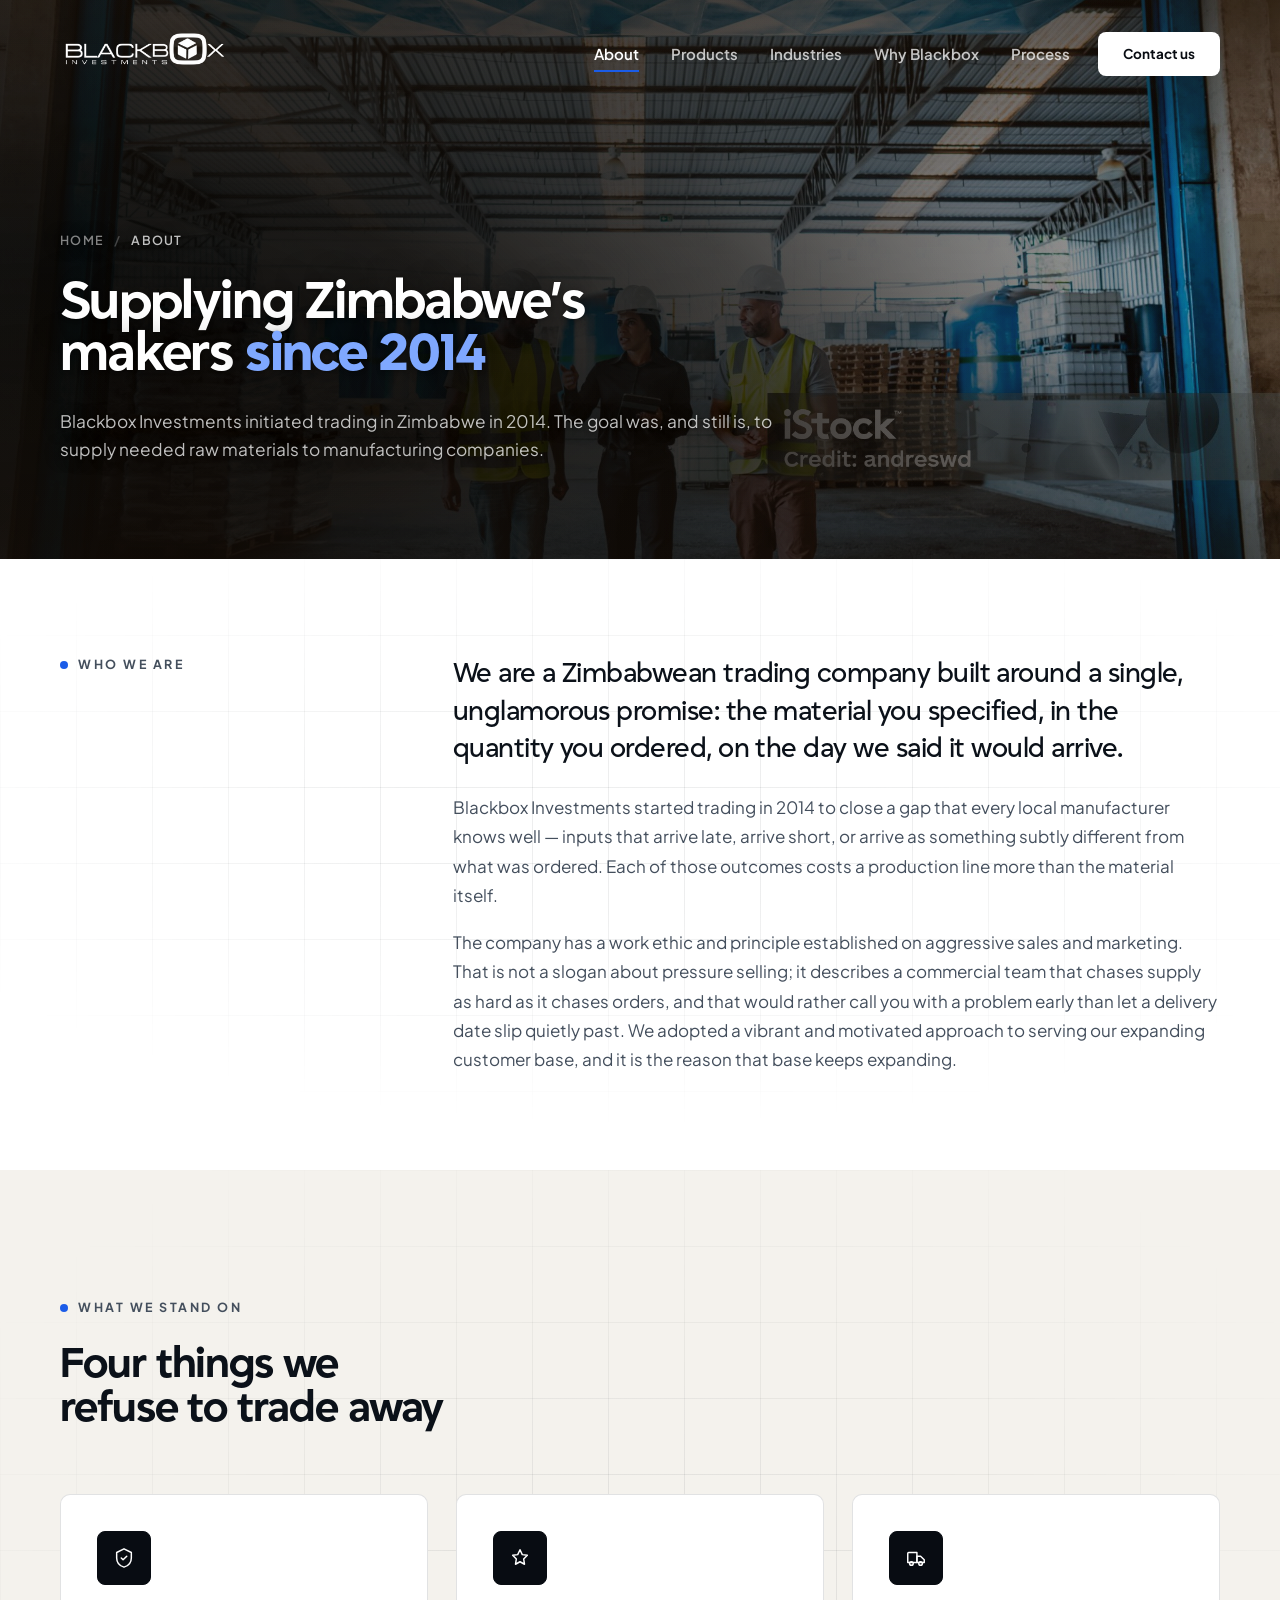
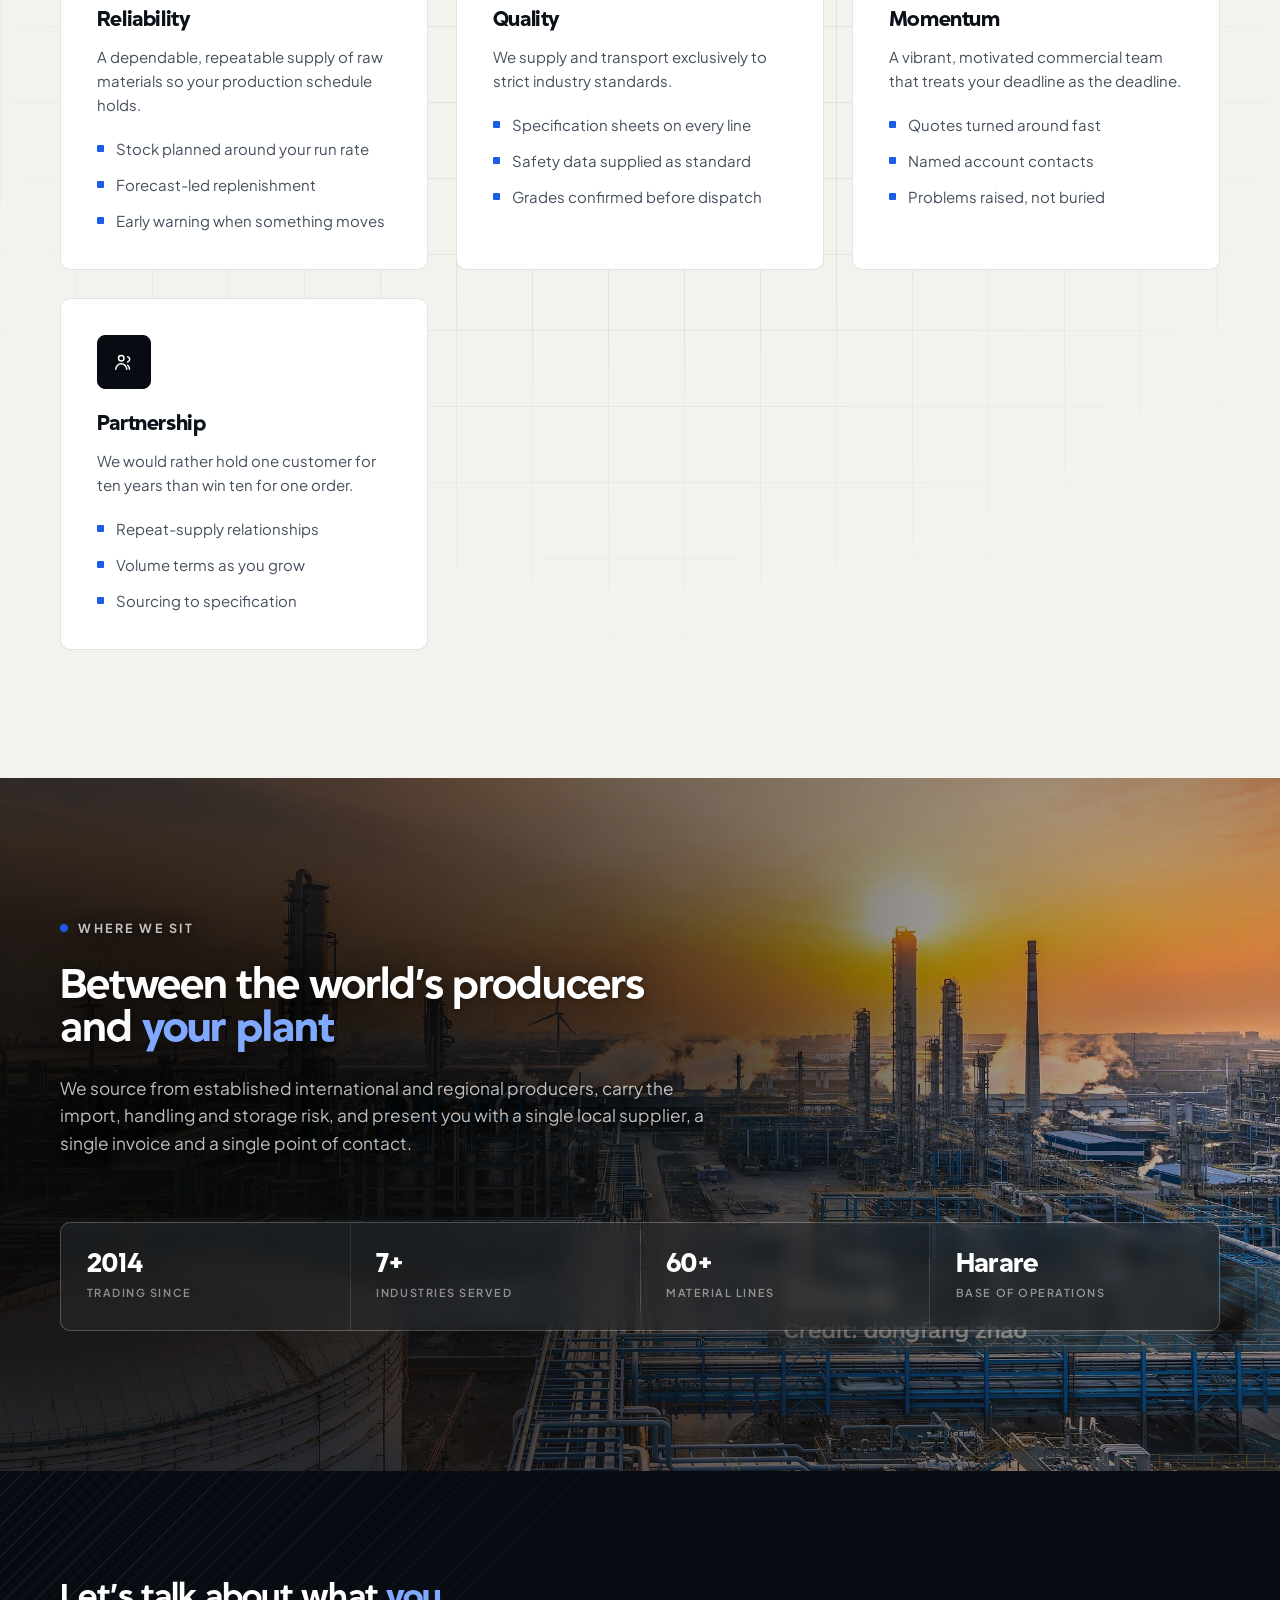
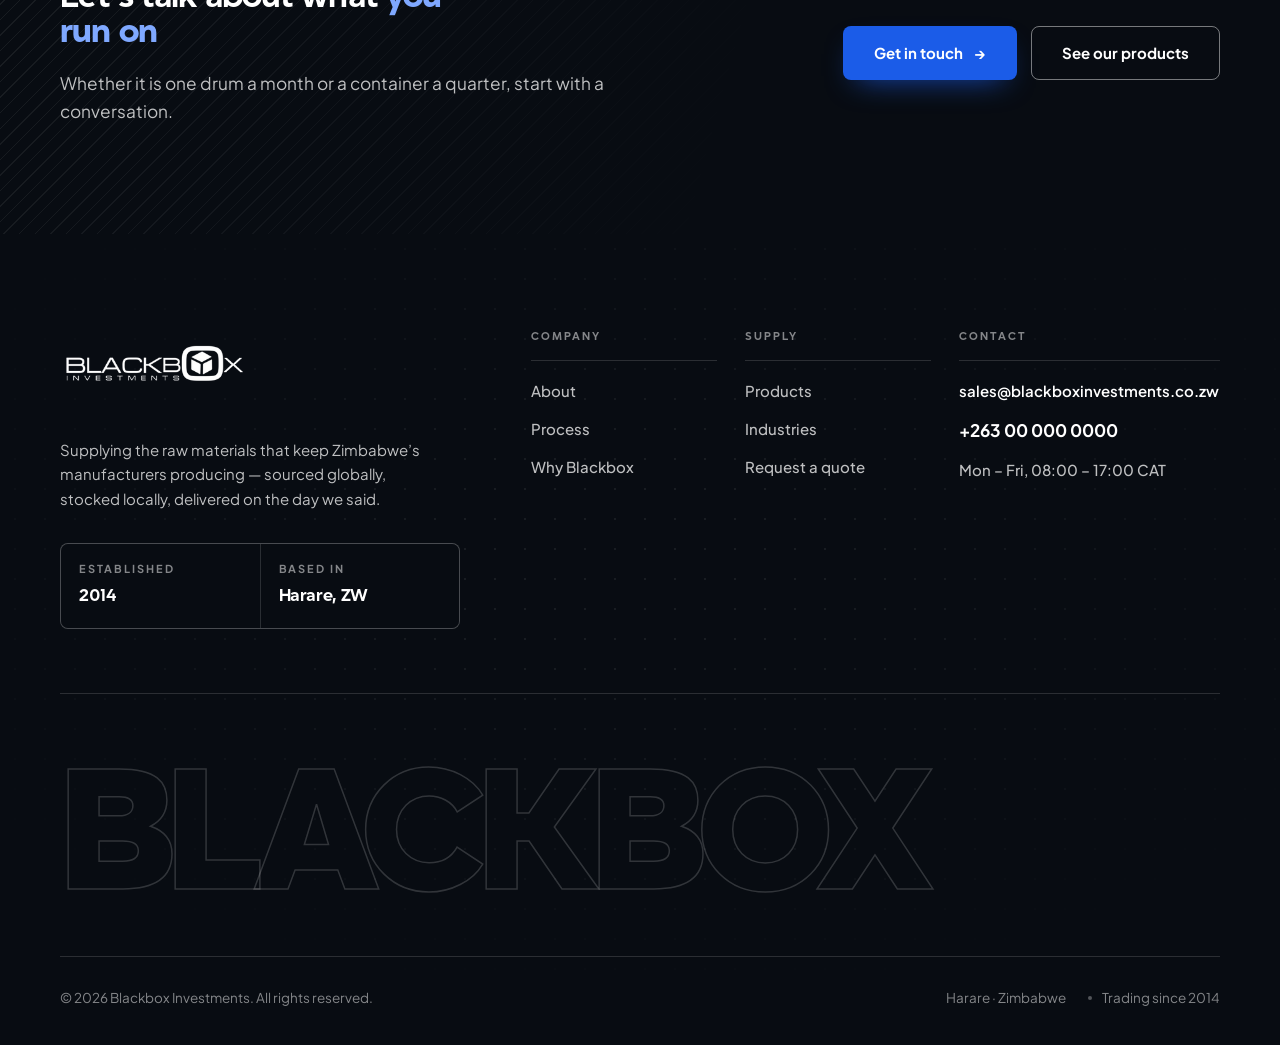
==== commit 2611bb38: "Grift display face, warm photography, bolder core cards, richer footer Type — Grift now carries ever" ====
--- a/about.html
+++ b/about.html
@@ -11,6 +11,8 @@
 <meta property="og:description" content="Blackbox Investments began trading in Zimbabwe in 2014, supplying raw materials to manufacturing companies.">
 <meta property="og:image" content="assets/img/hero-refinery.jpg">
 <link rel="icon" href="assets/img/logo.png">
+<link rel="preload" href="assets/fonts/grift-700.woff2" as="font" type="font/woff2" crossorigin>
+<link rel="preload" href="assets/fonts/grift-800.woff2" as="font" type="font/woff2" crossorigin>
 <link rel="preconnect" href="https://fonts.googleapis.com">
 <link rel="preconnect" href="https://fonts.gstatic.com" crossorigin>
 <link href="https://fonts.googleapis.com/css2?family=Plus+Jakarta+Sans:ital,wght@0,300;0,400;0,500;0,600;0,700;0,800;1,400&display=swap" rel="stylesheet">
@@ -160,12 +162,18 @@
 </main>
 
 <footer class="site-footer">
+  <div class="pattern pattern--dots" aria-hidden="true"></div>
   <div class="shell">
     <div class="footer-top">
       <div class="footer-brand">
         <img src="assets/img/logo-white.png" alt="Blackbox Investments">
         <p>Supplying the raw materials that keep Zimbabwe&rsquo;s manufacturers
-           producing. Trading since 2014.</p>
+           producing &mdash; sourced globally, stocked locally, delivered on the day
+           we said.</p>
+        <ul class="footer-meta" role="list">
+          <li><span>Established</span><strong>2014</strong></li>
+          <li><span>Based in</span><strong>Harare, ZW</strong></li>
+        </ul>
       </div>
 
       <nav class="footer-nav" aria-label="Footer">
@@ -183,16 +191,21 @@
         </div>
         <div>
           <h4>Contact</h4>
-          <a href="mailto:sales@blackboxinvestments.co.zw">Email us</a>
-          <a href="tel:+263000000000">+263 00 000 0000</a>
-          <span>Harare, Zimbabwe</span>
+          <a class="footer-contact" href="mailto:sales@blackboxinvestments.co.zw">sales@blackboxinvestments.co.zw</a>
+          <a class="footer-contact footer-contact--lg" href="tel:+263000000000">+263 00 000 0000</a>
+          <span>Mon &ndash; Fri, 08:00 &ndash; 17:00 CAT</span>
         </div>
       </nav>
     </div>
 
+    <div class="footer-wordmark" aria-hidden="true">BLACKBOX</div>
+
     <div class="footer-bottom">
       <p>&copy; <span id="year">2026</span> Blackbox Investments. All rights reserved.</p>
-      <p>Harare &middot; Zimbabwe</p>
+      <ul class="footer-legal" role="list">
+        <li>Harare &middot; Zimbabwe</li>
+        <li>Trading since 2014</li>
+      </ul>
     </div>
   </div>
 </footer>
--- a/assets/css/styles.css
+++ b/assets/css/styles.css
@@ -1,3 +1,44 @@
+@font-face{
+  font-family:"Grift";
+  src:url("../fonts/grift-500.woff2") format("woff2");
+  font-weight:500; font-style:normal; font-display:swap;
+  /* Grift's cap height is 65.8% against Plus Jakarta's ~70%, so it reads
+     ~6% small at the same size. Corrected here so the type scale stays honest. */
+  size-adjust:106%;
+}
+@font-face{
+  font-family:"Grift";
+  src:url("../fonts/grift-600.woff2") format("woff2");
+  font-weight:600; font-style:normal; font-display:swap;
+  /* Grift's cap height is 65.8% against Plus Jakarta's ~70%, so it reads
+     ~6% small at the same size. Corrected here so the type scale stays honest. */
+  size-adjust:106%;
+}
+@font-face{
+  font-family:"Grift";
+  src:url("../fonts/grift-700.woff2") format("woff2");
+  font-weight:700; font-style:normal; font-display:swap;
+  /* Grift's cap height is 65.8% against Plus Jakarta's ~70%, so it reads
+     ~6% small at the same size. Corrected here so the type scale stays honest. */
+  size-adjust:106%;
+}
+@font-face{
+  font-family:"Grift";
+  src:url("../fonts/grift-800.woff2") format("woff2");
+  font-weight:800; font-style:normal; font-display:swap;
+  /* Grift's cap height is 65.8% against Plus Jakarta's ~70%, so it reads
+     ~6% small at the same size. Corrected here so the type scale stays honest. */
+  size-adjust:106%;
+}
+@font-face{
+  font-family:"Grift";
+  src:url("../fonts/grift-900.woff2") format("woff2");
+  font-weight:900; font-style:normal; font-display:swap;
+  /* Grift's cap height is 65.8% against Plus Jakarta's ~70%, so it reads
+     ~6% small at the same size. Corrected here so the type scale stays honest. */
+  size-adjust:106%;
+}
+
 /* =========================================================
    Blackbox Investments
    Bold · clean · authoritative · international
@@ -80,6 +121,12 @@
   --header-h: 108px;
 
   --ease: cubic-bezier(.22,.61,.36,1);
+
+  /* Grift (geometric) carries every title and display numeral;
+     Plus Jakarta Sans (humanist) carries body and UI. */
+  --font-display:"Grift","Plus Jakarta Sans",ui-sans-serif,system-ui,sans-serif;
+  --font-body:"Plus Jakarta Sans",ui-sans-serif,system-ui,-apple-system,
+              "Segoe UI",Roboto,Helvetica,Arial,sans-serif;
 }
 
 *,*::before,*::after{ box-sizing:border-box; }
@@ -91,8 +138,7 @@
   margin:0;
   background:var(--paper);
   color:var(--text);
-  font-family:"Plus Jakarta Sans", ui-sans-serif, system-ui, -apple-system,
-              "Segoe UI", Roboto, Helvetica, Arial, sans-serif;
+  font-family:var(--font-body);
   font-size:var(--fs-base);
   line-height:var(--lh-body);
   font-weight:400;
@@ -103,7 +149,16 @@
 
 img{ max-width:100%; display:block; }
 a{ color:inherit; text-decoration:none; }
-h1,h2,h3,h4{ margin:0; font-weight:700; letter-spacing:var(--tr-title); line-height:var(--lh-title); }
+h1,h2,h3,h4{
+  margin:0; font-family:var(--font-display); font-weight:700;
+  letter-spacing:var(--tr-title); line-height:var(--lh-title);
+}
+
+/* every display / title / numeral group runs on Grift */
+.hero-title,.page-title,.section-title,.statement-text,.band-title,
+.core-lead,.page-intro-lead,.quote-band p,.pc-media-label strong,
+.strip-item strong,.band-stats strong,.footer-wordmark,
+.product-index,.step-no,.detail-no{ font-family:var(--font-display); }
 p{ margin:0; }
 ul,ol{ margin:0; padding:0; list-style:none; }
 button{ font:inherit; color:inherit; }
@@ -371,6 +426,7 @@
 .hero-media{ position:absolute; inset:0; z-index:0; }
 .hero-media img{
   width:100%; height:100%; object-fit:cover; object-position:center 55%;
+  filter:saturate(1.14) contrast(1.03) brightness(1.02);
   transform:scale(1.07);
   animation:heroDrift 20s var(--ease) forwards;
 }
@@ -381,8 +437,15 @@
 .hero-scrim{
   position:absolute; inset:0;
   background:
-    linear-gradient(180deg, rgba(6,10,15,.82) 0%, rgba(6,10,15,.3) 32%, rgba(6,10,15,.6) 66%, rgba(6,10,15,.94) 100%),
-    linear-gradient(96deg, rgba(6,10,15,.8) 0%, rgba(6,10,15,.2) 64%);
+    /* 1 · warm tint keeps the photograph golden instead of grey */
+    linear-gradient(180deg, rgba(64,36,14,.2) 0%, rgba(64,36,14,.04) 46%, rgba(46,26,11,.24) 100%),
+    /* 2 · scrim anchored on the copy, falling away toward the open right side */
+    radial-gradient(135% 112% at 4% 72%,
+      rgba(6,6,5,.95) 0%, rgba(6,6,5,.9) 24%, rgba(6,6,5,.72) 42%,
+      rgba(6,6,5,.4) 58%, rgba(6,6,5,.12) 72%, rgba(6,6,5,0) 86%),
+    /* 3 · floor so the stat strip and lower edge stay solid */
+    linear-gradient(180deg, rgba(6,6,5,.34) 0%, rgba(6,6,5,0) 24%,
+      rgba(6,6,5,.12) 56%, rgba(6,6,5,.62) 100%);
 }
 
 .hero-inner{
@@ -446,7 +509,7 @@
   padding:clamp(84px,9vw,144px) 0;
 }
 .statement-text{
-  max-width:min(100%, 26ch);
+  max-width:min(100%, 28ch);
   font-size:var(--fs-3xl);
   font-weight:700;
   line-height:var(--lh-head);
@@ -509,14 +572,51 @@
   grid-template-columns:repeat(3, minmax(0,1fr));
   gap:clamp(28px,3.4vw,52px);
 }
+.core-feature{
+  position:relative;
+  display:flex; flex-direction:column;
+  background:var(--white);
+  border:2px solid var(--ink);
+  border-radius:var(--r-lg);
+  padding:clamp(26px,2.6vw,36px);
+  transition:background-color .4s var(--ease), transform .4s var(--ease),
+             box-shadow .4s var(--ease);
+}
+.core-feature:hover{
+  transform:translateY(-4px);
+  box-shadow:10px 10px 0 0 var(--ink);
+}
+/* icon carries real weight: a filled ink square, not a decorative outline */
+.core-feature .feature-icon{
+  display:grid; place-items:center; flex:none;
+  width:58px; height:58px; border-radius:var(--r-md);
+  background:var(--ink); color:#fff;
+  border:0;
+  transition:background-color .4s var(--ease);
+}
+.core-feature .feature-icon svg{ width:25px; height:25px; stroke-width:1.7; }
+.core-feature:hover .feature-icon{ background:var(--accent); }
+
+.core-feature-top{
+  display:flex; align-items:center; justify-content:space-between; gap:16px;
+  padding-bottom:clamp(22px,2.2vw,28px);
+  border-bottom:2px solid var(--ink);
+}
+.core-feature-no{
+  font-family:var(--font-display);
+  font-size:var(--fs-lg); font-weight:800; letter-spacing:.02em;
+  color:var(--ink); opacity:.24; line-height:1;
+}
 .core-feature h3{
-  margin-top:22px;
-  font-size:var(--fs-lg); font-weight:800; letter-spacing:var(--tr-title);
+  margin-top:clamp(22px,2.2vw,28px);
+  font-size:var(--fs-xl); font-weight:800; letter-spacing:var(--tr-title);
 }
 .core-feature p{
   margin-top:12px; font-size:var(--fs-sm); line-height:var(--lh-sm);
-  color:var(--text-mid); max-width:40ch;
-}
+  color:var(--text-mid);
+}
+
+/* the tile component on detail pages keeps its own softer icon chip */
 .feature-icon{
   display:grid; place-items:center; flex:none;
   width:54px; height:54px; border-radius:var(--r-md);
@@ -525,9 +625,6 @@
   transition:background-color .4s var(--ease), color .4s var(--ease), border-color .4s var(--ease);
 }
 .feature-icon svg{ width:22px; height:22px; }
-.core-feature:hover .feature-icon{
-  background:var(--accent); color:#fff; border-color:var(--accent);
-}
 
 /* =========================================================
    PRODUCTS
@@ -626,15 +723,21 @@
   overflow:hidden;
 }
 .field-bg{ position:absolute; inset:0; z-index:0; }
-.field-bg img{ width:100%; height:100%; object-fit:cover; object-position:center 45%; }
+.field-bg img{
+  width:100%; height:100%; object-fit:cover; object-position:center 45%;
+  filter:saturate(1.16) contrast(1.03) brightness(1.02);
+}
 .field-bg::after{
   content:""; position:absolute; inset:0;
   background:
-    linear-gradient(100deg, rgba(6,10,15,.93) 0%, rgba(6,10,15,.62) 48%, rgba(6,10,15,.34) 100%),
-    linear-gradient(180deg, rgba(6,10,15,.55) 0%, rgba(6,10,15,0) 30%, rgba(6,10,15,.55) 100%);
+    linear-gradient(180deg, rgba(64,36,14,.18) 0%, rgba(64,36,14,.04) 48%, rgba(46,26,11,.22) 100%),
+    radial-gradient(128% 118% at 2% 52%,
+      rgba(6,6,5,.95) 0%, rgba(6,6,5,.88) 26%, rgba(6,6,5,.66) 44%,
+      rgba(6,6,5,.34) 60%, rgba(6,6,5,.1) 74%, rgba(6,6,5,0) 88%),
+    linear-gradient(180deg, rgba(6,6,5,.24) 0%, rgba(6,6,5,0) 30%, rgba(6,6,5,.3) 100%);
 }
 .band-title{
-  max-width:17ch;
+  max-width:21ch;
   font-size:var(--fs-3xl);
   font-weight:700; line-height:var(--lh-head); letter-spacing:var(--tr-head);
 }
@@ -810,10 +913,17 @@
   overflow:hidden;
 }
 .quote-bg{ position:absolute; inset:0; z-index:0; }
-.quote-bg img{ width:100%; height:100%; object-fit:cover; object-position:center 40%; }
+.quote-bg img{
+  width:100%; height:100%; object-fit:cover; object-position:center 40%;
+  filter:saturate(1.14) contrast(1.03) brightness(1.02);
+}
 .quote-bg::after{
   content:""; position:absolute; inset:0;
-  background:linear-gradient(105deg, rgba(6,10,15,.95) 0%, rgba(6,10,15,.76) 55%, rgba(6,10,15,.5) 100%);
+  background:
+    linear-gradient(180deg, rgba(64,36,14,.18) 0%, rgba(64,36,14,.05) 50%, rgba(46,26,11,.2) 100%),
+    radial-gradient(140% 130% at 0% 50%,
+      rgba(6,6,5,.96) 0%, rgba(6,6,5,.92) 30%, rgba(6,6,5,.76) 48%,
+      rgba(6,6,5,.42) 64%, rgba(6,6,5,.14) 78%, rgba(6,6,5,0) 92%);
 }
 .quote-band blockquote{ margin:0; max-width:980px; }
 .quote-band p{
@@ -913,36 +1023,96 @@
 }
 .footer-top{
   display:grid;
-  grid-template-columns:minmax(0,1fr) minmax(0,1.2fr);
-  gap:clamp(40px,5vw,88px);
-  padding-bottom:clamp(44px,5vw,72px);
+  grid-template-columns:minmax(0,.9fr) minmax(0,1.5fr);
+  gap:clamp(40px,4.5vw,88px);
+  padding-bottom:clamp(48px,5vw,76px);
   border-bottom:1px solid var(--line-dark);
 }
-.footer-brand img{ height:72px; width:auto; }
+.footer-brand img{ height:78px; width:auto; }
 .footer-brand p{
-  margin-top:28px; max-width:34ch;
-  font-size:var(--fs-sm); line-height:var(--lh-sm); color:var(--on-dark-soft);
-}
+  margin-top:30px; max-width:34ch;
+  font-size:var(--fs-sm); line-height:var(--lh-sm); color:var(--on-dark-mid);
+}
+/* established / based-in facts, set as a small data block */
+.footer-meta{
+  margin-top:32px;
+  display:grid; grid-template-columns:repeat(2,minmax(0,1fr));
+  gap:1px; background:var(--line-dark);
+  border:1px solid var(--line-dark); border-radius:var(--r-md);
+  overflow:hidden; max-width:400px;
+}
+.footer-meta li{
+  background:var(--ink);
+  padding:16px 18px 18px;
+  display:flex; flex-direction:column; gap:5px;
+}
+.footer-meta span{
+  font-size:var(--fs-label); font-weight:700;
+  letter-spacing:var(--tr-label); text-transform:uppercase;
+  color:var(--on-dark-soft);
+}
+.footer-meta strong{
+  font-family:var(--font-display);
+  font-size:var(--fs-md); font-weight:700; letter-spacing:var(--tr-title);
+  color:#fff;
+}
+
 .footer-nav{
-  display:grid; grid-template-columns:repeat(3,minmax(0,1fr)); gap:30px;
-}
-.footer-nav > div{ display:flex; flex-direction:column; gap:13px; min-width:0; }
+  display:grid;
+  grid-template-columns:minmax(0,1fr) minmax(0,1fr) minmax(0,1.4fr);
+  gap:clamp(20px,2.2vw,32px);
+}
+.footer-nav > div{ display:flex; flex-direction:column; gap:14px; min-width:0; }
 .footer-nav h4{
   font-size:var(--fs-label); font-weight:700;
   letter-spacing:var(--tr-label); text-transform:uppercase;
-  color:var(--on-dark-soft); margin-bottom:6px;
+  color:var(--on-dark-soft);
+  padding-bottom:16px; margin-bottom:4px;
+  border-bottom:1px solid var(--line-dark);
 }
 .footer-nav a,.footer-nav span{
   font-size:var(--fs-sm); font-weight:500; color:var(--on-dark-mid);
   transition:color .25s var(--ease);
-  word-break:break-word;
+  overflow-wrap:break-word;   /* break only when a word truly cannot fit */
+}
+.footer-nav a{ position:relative; width:fit-content; }
+.footer-nav a::after{
+  content:""; position:absolute; left:0; right:0; bottom:-3px; height:1.5px;
+  background:var(--accent-lt); transform:scaleX(0); transform-origin:left;
+  transition:transform .35s var(--ease);
 }
 .footer-nav a:hover{ color:#fff; }
+.footer-nav a:hover::after{ transform:scaleX(1); }
+.footer-contact{
+  font-size:var(--fs-sm) !important; font-weight:600 !important; color:#fff !important;
+}
+.footer-contact--lg{ font-size:var(--fs-md) !important; font-weight:700 !important; }
+
+/* oversized outlined wordmark — anchors the base of the page */
+.footer-wordmark{
+  margin-top:clamp(44px,5.5vw,78px);
+  font-weight:900;
+  font-size:clamp(52px,13.4vw,196px);
+  line-height:.82; letter-spacing:-.05em;
+  color:transparent;
+  -webkit-text-stroke:1.5px rgba(255,255,255,.17);
+  white-space:nowrap; overflow:hidden;
+  user-select:none;
+}
 
 .footer-bottom{
+  margin-top:clamp(34px,4vw,52px);
   padding-top:30px;
-  display:flex; flex-wrap:wrap; gap:12px; justify-content:space-between;
+  border-top:1px solid var(--line-dark);
+  display:flex; flex-wrap:wrap; gap:14px 28px; justify-content:space-between;
+  align-items:center;
   font-size:var(--fs-xs); color:var(--on-dark-soft);
+}
+.footer-legal{ display:flex; flex-wrap:wrap; gap:10px 22px; }
+.footer-legal li{ display:flex; align-items:center; gap:10px; }
+.footer-legal li + li::before{
+  content:""; width:4px; height:4px; border-radius:50%;
+  background:var(--on-dark-soft); opacity:.6;
 }
 
 /* =========================================================
@@ -954,12 +1124,18 @@
   color:#fff; overflow:hidden;
 }
 .page-hero-bg{ position:absolute; inset:0; z-index:0; }
-.page-hero-bg img{ width:100%; height:100%; object-fit:cover; object-position:center 45%; }
+.page-hero-bg img{
+  width:100%; height:100%; object-fit:cover; object-position:center 45%;
+  filter:saturate(1.14) contrast(1.03) brightness(1.02);
+}
 .page-hero-bg::after{
   content:""; position:absolute; inset:0;
   background:
-    linear-gradient(100deg, rgba(6,10,15,.95) 0%, rgba(6,10,15,.74) 55%, rgba(6,10,15,.46) 100%),
-    linear-gradient(180deg, rgba(6,10,15,.86) 0%, rgba(6,10,15,.25) 42%, rgba(6,10,15,.66) 100%);
+    linear-gradient(180deg, rgba(64,36,14,.2) 0%, rgba(64,36,14,.05) 46%, rgba(46,26,11,.24) 100%),
+    radial-gradient(130% 125% at 2% 62%,
+      rgba(6,6,5,.95) 0%, rgba(6,6,5,.9) 26%, rgba(6,6,5,.7) 44%,
+      rgba(6,6,5,.38) 60%, rgba(6,6,5,.12) 74%, rgba(6,6,5,0) 88%),
+    linear-gradient(180deg, rgba(6,6,5,.62) 0%, rgba(6,6,5,.2) 34%, rgba(6,6,5,.16) 62%, rgba(6,6,5,.5) 100%);
 }
 .crumbs{
   display:flex; flex-wrap:wrap; align-items:center; gap:10px;
@@ -1082,7 +1258,7 @@
 .cta-band h2{
   font-size:var(--fs-2xl);
   font-weight:700; letter-spacing:var(--tr-head); line-height:var(--lh-head);
-  max-width:17ch;
+  max-width:19ch;
 }
 .cta-band h2 em{ font-style:normal; font-weight:800; color:var(--accent-lt); }
 .cta-band p{ margin-top:20px; max-width:48ch; color:var(--on-dark-mid); font-size:var(--fs-md); line-height:var(--lh-body); }
@@ -1210,3 +1386,12 @@
   .hero-strip{ grid-template-columns:repeat(4,1fr); }
   .hero-sub{ display:none; }
 }
+
+/* type set over photography gets a soft shadow so the picture can stay bright */
+.hero-title,.page-title,.band-title,.quote-band p{
+  text-shadow:0 2px 30px rgba(0,0,0,.5), 0 1px 4px rgba(0,0,0,.3);
+}
+.hero-sub,.page-lead,.band-sub,.crumbs,.quote-band cite,
+.hero .eyebrow,.field-band .eyebrow{
+  text-shadow:0 1px 16px rgba(0,0,0,.65), 0 1px 3px rgba(0,0,0,.4);
+}
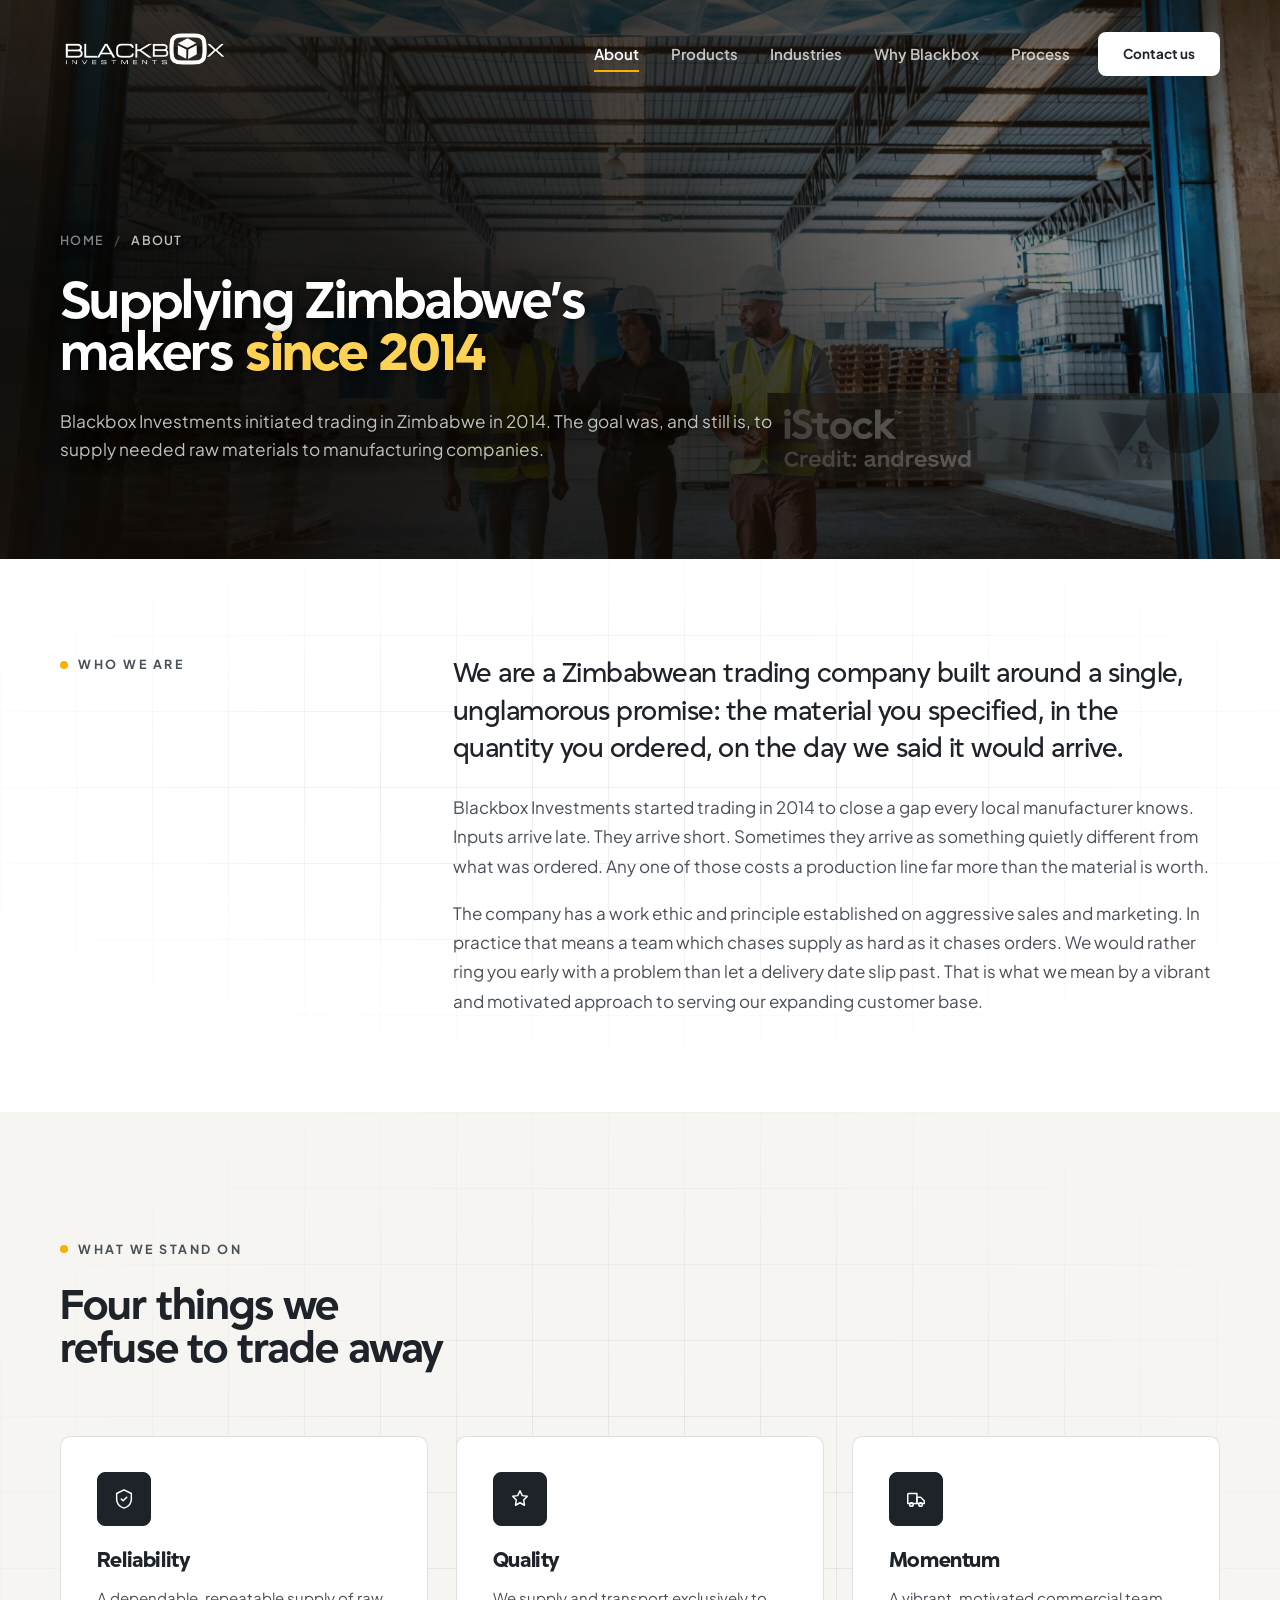
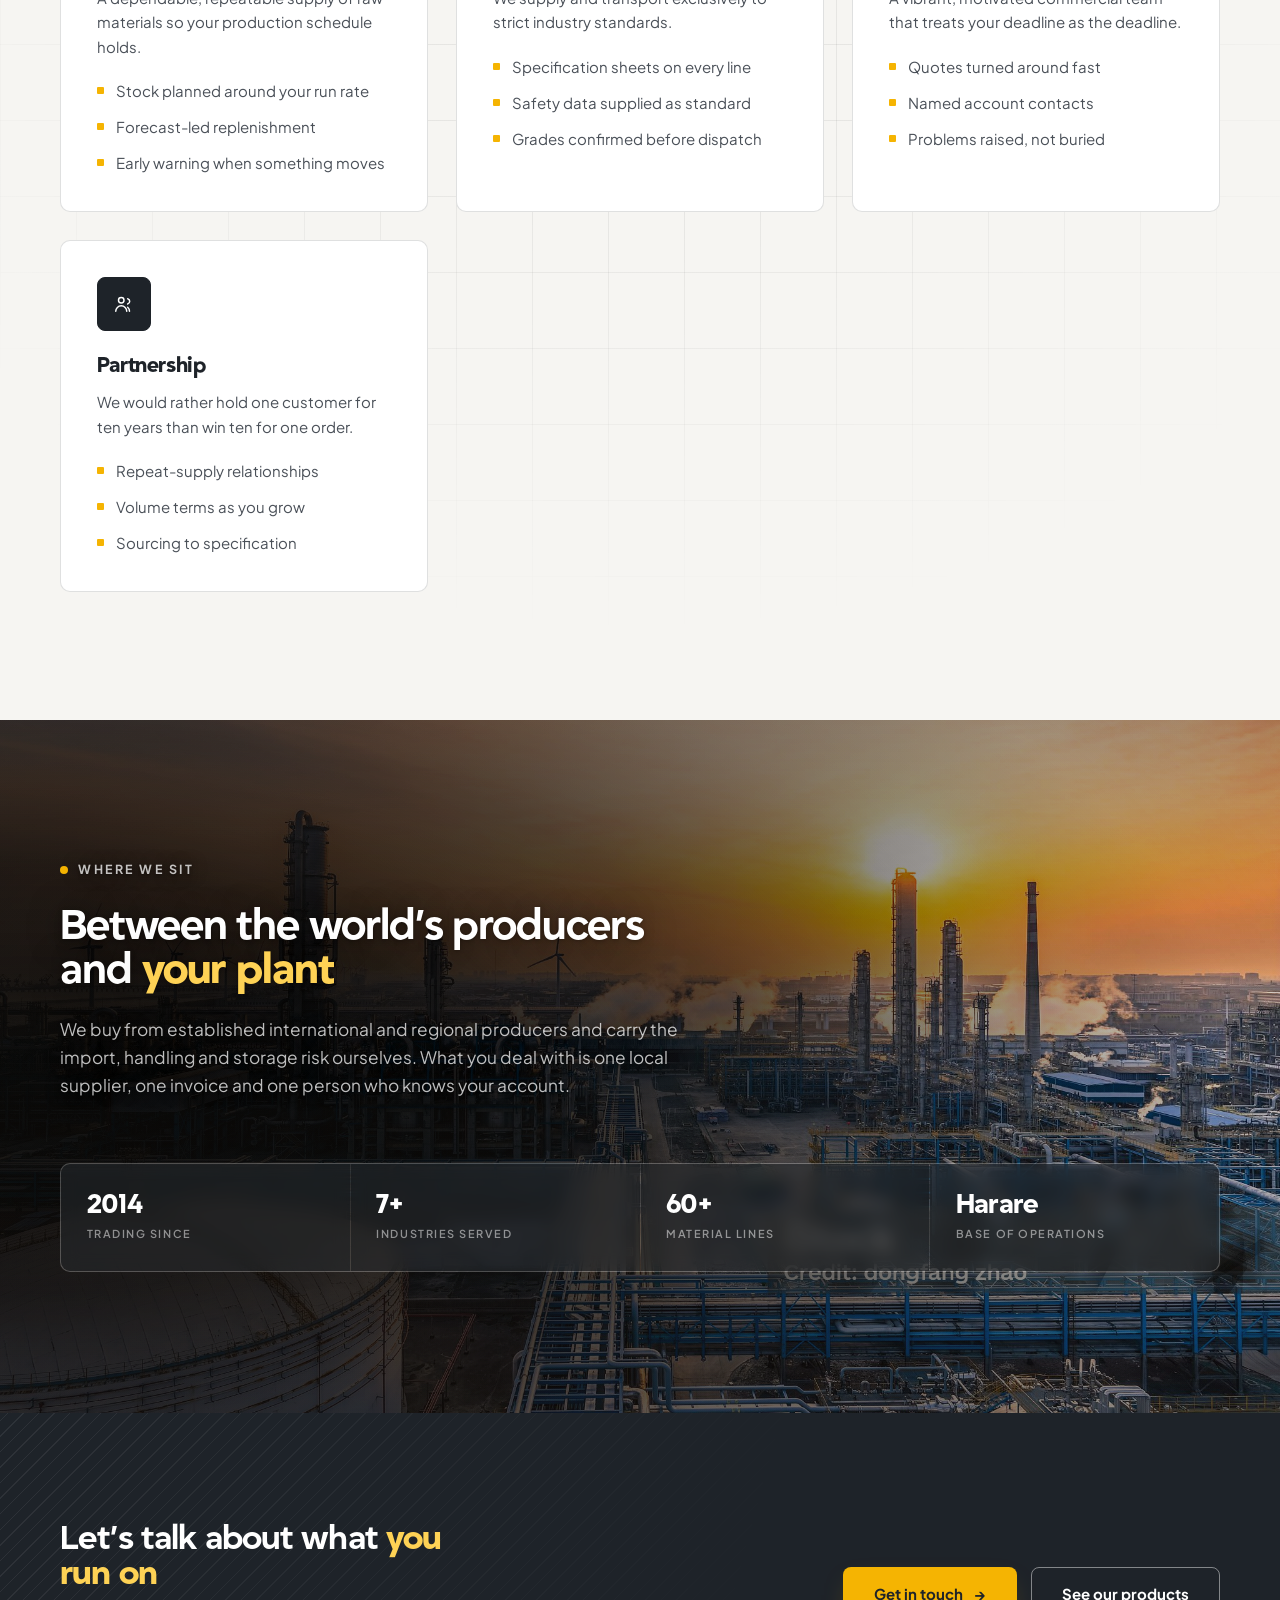
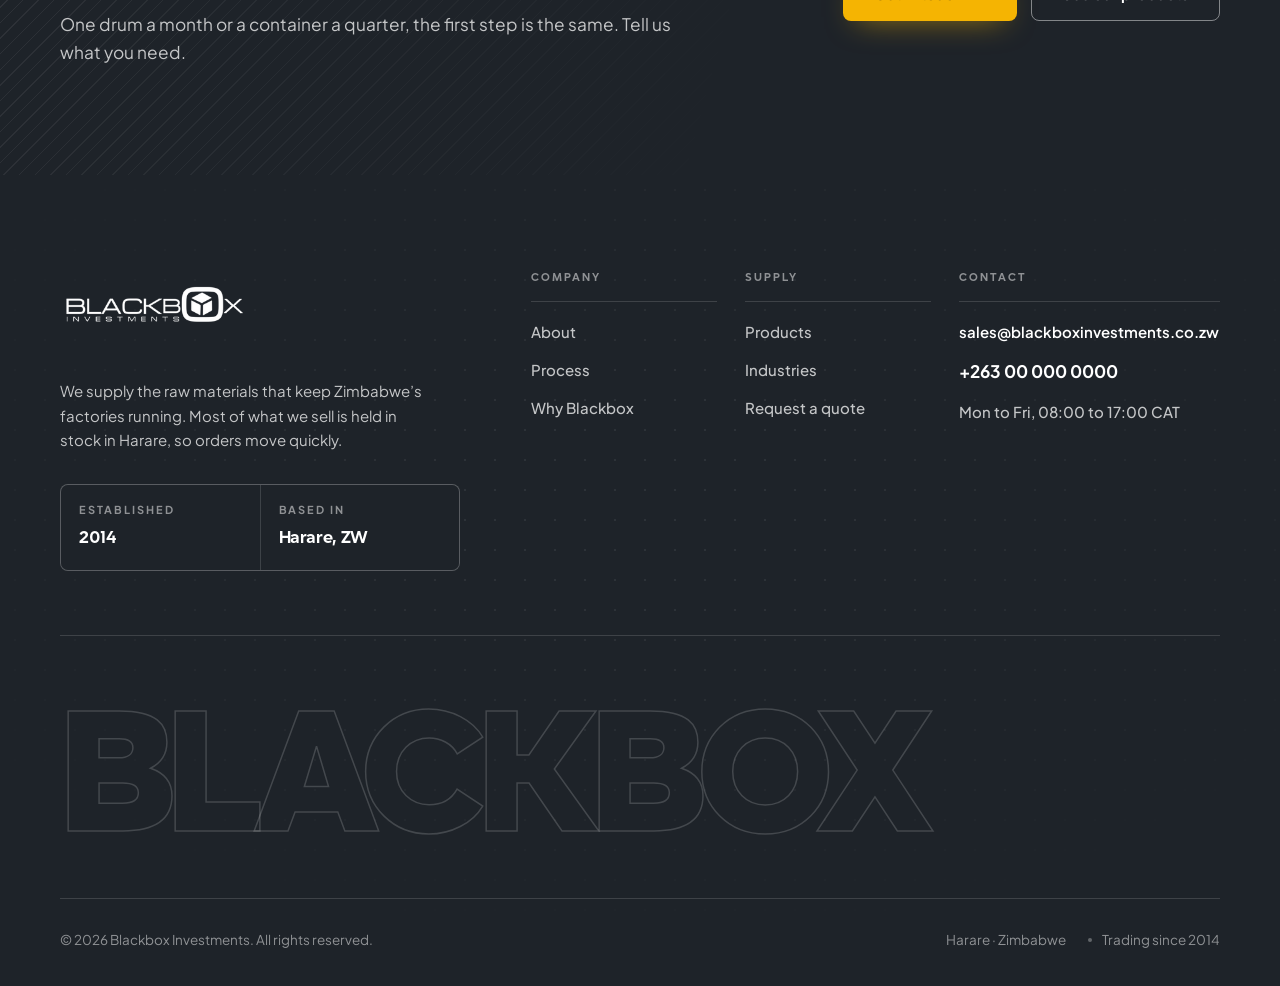
==== commit bf5d01b4: "Charcoal + mustard palette on a white ground; de-AI the copy Palette — swapped the blue system for t" ====
--- a/about.html
+++ b/about.html
@@ -3,11 +3,11 @@
 <head>
 <meta charset="utf-8">
 <meta name="viewport" content="width=device-width, initial-scale=1">
-<title>About &mdash; Blackbox Investments</title>
+<title>About | Blackbox Investments</title>
 <meta name="description" content="Blackbox Investments began trading in Zimbabwe in 2014, supplying raw materials to manufacturing companies.">
 <meta name="theme-color" content="#0B1017">
 <meta property="og:type" content="website">
-<meta property="og:title" content="About &mdash; Blackbox Investments">
+<meta property="og:title" content="About | Blackbox Investments">
 <meta property="og:description" content="Blackbox Investments began trading in Zimbabwe in 2014, supplying raw materials to manufacturing companies.">
 <meta property="og:image" content="assets/img/hero-refinery.jpg">
 <link rel="icon" href="assets/img/logo.png">
@@ -24,7 +24,7 @@
 
 <header class="site-header" id="siteHeader">
   <div class="shell header-inner">
-    <a class="brand" href="index.html" aria-label="Blackbox Investments &mdash; home">
+    <a class="brand" href="index.html" aria-label="Blackbox Investments home">
       <img src="assets/img/logo-white.png" alt="Blackbox Investments" class="brand-mark brand-mark--light">
       <img src="assets/img/logo.png" alt="" aria-hidden="true" class="brand-mark brand-mark--dark">
     </a>
@@ -70,18 +70,17 @@
         day we said it would arrive.
       </p>
       <p class="page-intro-body">
-        Blackbox Investments started trading in 2014 to close a gap that every
-        local manufacturer knows well &mdash; inputs that arrive late, arrive short, or
-        arrive as something subtly different from what was ordered. Each of those
-        outcomes costs a production line more than the material itself.
+        Blackbox Investments started trading in 2014 to close a gap every local
+        manufacturer knows. Inputs arrive late. They arrive short. Sometimes they
+        arrive as something quietly different from what was ordered. Any one of
+        those costs a production line far more than the material is worth.
       </p>
       <p class="page-intro-body">
-        The company has a work ethic and principle established on aggressive sales
-        and marketing. That is not a slogan about pressure selling; it describes a
-        commercial team that chases supply as hard as it chases orders, and that
-        would rather call you with a problem early than let a delivery date slip
-        quietly past. We adopted a vibrant and motivated approach to serving our
-        expanding customer base, and it is the reason that base keeps expanding.
+        The company has a work ethic and principle established on aggressive
+        sales and marketing. In practice that means a team which chases supply as
+        hard as it chases orders. We would rather ring you early with a problem
+        than let a delivery date slip past. That is what we mean by a vibrant and
+        motivated approach to serving our expanding customer base.
       </p>
     </div>
   </div>
@@ -133,9 +132,9 @@
     <p class="eyebrow eyebrow--light reveal"><span class="dot"></span> Where we sit</p>
     <h2 class="band-title reveal" data-delay="1">Between the world&rsquo;s producers<br>and <em>your plant</em></h2>
     <p class="band-sub reveal" data-delay="2">
-      We source from established international and regional producers, carry the
-      import, handling and storage risk, and present you with a single local
-      supplier, a single invoice and a single point of contact.
+      We buy from established international and regional producers and carry the
+      import, handling and storage risk ourselves. What you deal with is one local
+      supplier, one invoice and one person who knows your account.
     </p>
     <div class="band-stats reveal" data-delay="3">
       <div><strong>2014</strong><span>Trading since</span></div>
@@ -151,7 +150,7 @@
   <div class="shell cta-inner">
     <div class="reveal">
       <h2>Let&rsquo;s talk about what <em>you run on</em></h2>
-      <p>Whether it is one drum a month or a container a quarter, start with a conversation.</p>
+      <p>One drum a month or a container a quarter, the first step is the same. Tell us what you need.</p>
     </div>
     <div class="cta-actions reveal" data-delay="1">
       <a class="btn btn--primary" href="contact.html">Get in touch <span class="btn-arrow" aria-hidden="true">&rarr;</span></a>
@@ -167,9 +166,9 @@
     <div class="footer-top">
       <div class="footer-brand">
         <img src="assets/img/logo-white.png" alt="Blackbox Investments">
-        <p>Supplying the raw materials that keep Zimbabwe&rsquo;s manufacturers
-           producing &mdash; sourced globally, stocked locally, delivered on the day
-           we said.</p>
+        <p>We supply the raw materials that keep Zimbabwe&rsquo;s factories
+           running. Most of what we sell is held in stock in Harare, so orders
+           move quickly.</p>
         <ul class="footer-meta" role="list">
           <li><span>Established</span><strong>2014</strong></li>
           <li><span>Based in</span><strong>Harare, ZW</strong></li>
@@ -193,7 +192,7 @@
           <h4>Contact</h4>
           <a class="footer-contact" href="mailto:sales@blackboxinvestments.co.zw">sales@blackboxinvestments.co.zw</a>
           <a class="footer-contact footer-contact--lg" href="tel:+263000000000">+263 00 000 0000</a>
-          <span>Mon &ndash; Fri, 08:00 &ndash; 17:00 CAT</span>
+          <span>Mon to Fri, 08:00 to 17:00 CAT</span>
         </div>
       </nav>
     </div>
--- a/assets/css/styles.css
+++ b/assets/css/styles.css
@@ -46,30 +46,41 @@
    ========================================================= */
 
 :root{
-  /* ---------- palette ---------- */
-  --ink:        #080C12;
-  --ink-2:      #111925;
-  --navy:       #0A1524;
-  --paper:      #F4F2ED;
-  --paper-2:    #E8E5DE;
+  /* ----------------------------------------------------------
+     PALETTE — charcoal + mustard, sampled from the supplied
+     scheme (Colour Palette 145). White is the overall ground.
+       #1E2329  #2A2F35  #3B4046  #F6A403  #F5B402  #FED255
+     ---------------------------------------------------------- */
+  --ink:        #1E2329;   /* swatch 1 - dark sections, footer, borders */
+  --ink-2:      #2A2F35;   /* swatch 2 - raised state on dark           */
+  --ink-3:      #3B4046;   /* swatch 3 - muted rules on dark            */
+  --navy:       #1E2329;
+
   --white:      #FFFFFF;
-  --accent:     #1B5CE8;
-  --accent-dk:  #1148BE;
-  --accent-lt:  #7FA8FF;
-
-  --text:       #0B1119;
-  --text-mid:   #444F5D;
-  --text-soft:  #6D7885;
+  --paper:      #FFFFFF;   /* the overall page ground                   */
+  --paper-2:    #F6F5F2;   /* faint tint for alternating sections       */
+  --paper-3:    #EDEBE6;   /* inset / image placeholder                 */
+
+  --accent:     #F5B402;   /* swatch 5 - mustard, for FILLS not text    */
+  --accent-dk:  #F6A403;   /* swatch 4 - deeper amber, hover            */
+  --accent-lt:  #FED255;   /* swatch 6 - light mustard, on dark only    */
+  /* Mustard cannot carry small text on white (about 1.8:1), so light
+     backgrounds use this deep amber for accented text instead. */
+  --accent-ink: #8A5D00;
+
+  --text:       #1E2329;
+  --text-mid:   #4A5058;
+  --text-soft:  #6A7078;
   --on-dark:    #FFFFFF;
   --on-dark-mid:rgba(255,255,255,.74);
   --on-dark-soft:rgba(255,255,255,.5);
 
-  --line:       rgba(11,17,25,.12);
-  --line-2:     rgba(11,17,25,.2);
+  --line:       rgba(30,35,41,.14);
+  --line-2:     rgba(30,35,41,.24);
   --line-dark:  rgba(255,255,255,.14);
 
   /* pattern ink */
-  --pat-light:  rgba(11,17,25,.07);
+  --pat-light:  rgba(30,35,41,.07);
   --pat-dark:   rgba(255,255,255,.07);
 
   /* ---------------------------------------------------------
@@ -184,7 +195,7 @@
 .skip-link:focus{ left:0; }
 
 :where(a,button,input,textarea):focus-visible{
-  outline:2px solid var(--accent);
+  outline:2px solid var(--accent-ink);
   outline-offset:3px;
   border-radius:var(--r-sm);
 }
@@ -258,7 +269,7 @@
   letter-spacing:var(--tr-head);
   text-wrap:balance;
 }
-.section-title em{ font-style:normal; font-weight:800; color:var(--accent); }
+.section-title em{ font-style:normal; font-weight:800; color:var(--accent-ink); }
 .section-title--light{ color:var(--on-dark); }
 .section-title--light em{ color:var(--accent-lt); }
 
@@ -302,12 +313,15 @@
   will-change:transform;
 }
 .btn:hover{ transform:translateY(-2px); }
-.btn--primary{ --btn-bg:var(--accent); box-shadow:0 12px 30px -14px rgba(27,92,232,.85); }
-.btn--primary:hover{ --btn-bg:var(--accent-dk); box-shadow:0 20px 40px -16px rgba(27,92,232,.9); }
+.btn--primary{
+  --btn-bg:var(--accent); --btn-fg:var(--ink);
+  box-shadow:0 12px 30px -14px rgba(245,180,2,.6);
+}
+.btn--primary:hover{ --btn-bg:var(--accent-dk); box-shadow:0 20px 40px -16px rgba(246,164,3,.65); }
 .btn--ghost{ --btn-bg:transparent; --btn-fg:#fff; --btn-bd:rgba(255,255,255,.45); }
 .btn--ghost:hover{ --btn-bg:rgba(255,255,255,.12); --btn-bd:#fff; }
 .btn--pill{ --btn-bg:#fff; --btn-fg:var(--ink); padding:13px 24px; font-size:var(--fs-xs); }
-.btn--pill:hover{ --btn-bg:var(--accent); --btn-fg:#fff; }
+.btn--pill:hover{ --btn-bg:var(--accent); --btn-fg:var(--ink); }
 .btn--block{ width:100%; }
 .btn-arrow{ transition:transform .35s var(--ease); }
 .btn:hover .btn-arrow{ transform:translateX(5px); }
@@ -315,7 +329,7 @@
 .link-arrow{
   margin-top:auto; padding-top:22px;
   display:inline-flex; align-items:center; gap:9px;
-  font-size:var(--fs-xs); font-weight:700; color:var(--accent);
+  font-size:var(--fs-xs); font-weight:700; color:var(--accent-ink);
   align-self:flex-start;
 }
 .link-arrow span{ transition:transform .35s var(--ease); }
@@ -334,7 +348,7 @@
 .site-header.is-stuck,
 .site-header.nav-open{
   padding:11px 0;
-  background:rgba(244,242,237,.88);
+  background:rgba(255,255,255,.9);
   backdrop-filter:blur(18px) saturate(140%);
   -webkit-backdrop-filter:blur(18px) saturate(140%);
   border-bottom-color:var(--line);
@@ -389,7 +403,7 @@
 .site-header.is-stuck .btn--pill,
 .site-header.nav-open .btn--pill{ --btn-bg:var(--ink); --btn-fg:#fff; }
 .site-header.is-stuck .btn--pill:hover,
-.site-header.nav-open .btn--pill:hover{ --btn-bg:var(--accent); }
+.site-header.nav-open .btn--pill:hover{ --btn-bg:var(--accent); --btn-fg:var(--ink); }
 
 .nav-toggle{
   display:none;
@@ -549,7 +563,7 @@
 .core-bg::after{
   content:""; position:absolute; inset:0;
   background:linear-gradient(90deg,
-    var(--paper) 0%, rgba(244,242,237,.95) 36%, rgba(244,242,237,.7) 66%, rgba(244,242,237,.5) 100%);
+    #FFFFFF 0%, rgba(255,255,255,.95) 36%, rgba(255,255,255,.72) 66%, rgba(255,255,255,.52) 100%);
 }
 
 .core-head{
@@ -595,7 +609,7 @@
   transition:background-color .4s var(--ease);
 }
 .core-feature .feature-icon svg{ width:25px; height:25px; stroke-width:1.7; }
-.core-feature:hover .feature-icon{ background:var(--accent); }
+.core-feature:hover .feature-icon{ background:var(--accent); color:var(--ink); }
 
 .core-feature-top{
   display:flex; align-items:center; justify-content:space-between; gap:16px;
@@ -773,7 +787,7 @@
    ========================================================= */
 .industries{
   position:relative; overflow:hidden;
-  background:var(--paper); padding:var(--sec-y) 0;
+  background:var(--paper-2); padding:var(--sec-y) 0;
 }
 
 .ind-grid{
@@ -794,7 +808,7 @@
   border-color:var(--ink);
   box-shadow:0 28px 56px -34px rgba(8,12,18,.6);
 }
-.ind-card figure{ margin:0; overflow:hidden; background:var(--paper-2); }
+.ind-card figure{ margin:0; overflow:hidden; background:var(--paper-3); }
 .ind-card figure img{
   width:100%; aspect-ratio:16/10; object-fit:cover;
   transition:transform .8s var(--ease);
@@ -808,13 +822,13 @@
 .ind-icon{
   display:grid; place-items:center; flex:none;
   width:46px; height:46px; border-radius:var(--r-md);
-  background:var(--paper); color:var(--ink);
+  background:var(--paper-2); color:var(--ink);
   border:1.5px solid var(--line);
   margin-bottom:20px;
   transition:background-color .4s var(--ease), color .4s var(--ease), border-color .4s var(--ease);
 }
 .ind-icon svg{ width:20px; height:20px; }
-.ind-card:hover .ind-icon{ background:var(--accent); color:#fff; border-color:var(--accent); }
+.ind-card:hover .ind-icon{ background:var(--accent); color:var(--ink); border-color:var(--accent); }
 
 .ind-card h3{ font-size:var(--fs-lg); font-weight:800; letter-spacing:var(--tr-title); }
 .ind-card p{ margin-top:12px; font-size:var(--fs-sm); line-height:var(--lh-sm); color:var(--text-mid); }
@@ -822,7 +836,7 @@
 /* =========================================================
    BENEFITS  — taller, wider picture cards
    ========================================================= */
-.benefits{ background:var(--paper); padding:clamp(20px,3vw,48px) 0 clamp(56px,7vw,100px); }
+.benefits{ background:var(--paper-2); padding:clamp(20px,3vw,48px) 0 clamp(56px,7vw,100px); }
 
 .benefits-card{
   position:relative; overflow:hidden;
@@ -855,8 +869,8 @@
 .benefit-media::after{
   content:""; position:absolute; inset:0;
   background:
-    linear-gradient(168deg, rgba(6,12,24,.94) 0%, rgba(6,12,24,.58) 38%, rgba(6,12,24,.18) 74%),
-    linear-gradient(180deg, rgba(6,12,24,.56) 0%, rgba(6,12,24,0) 42%);
+    linear-gradient(168deg, rgba(24,28,33,.94) 0%, rgba(24,28,33,.58) 38%, rgba(24,28,33,.18) 74%),
+    linear-gradient(180deg, rgba(24,28,33,.56) 0%, rgba(24,28,33,0) 42%);
 }
 .benefit-media h3{
   position:absolute; z-index:1; top:clamp(24px,2.6vw,34px); left:clamp(24px,2.6vw,34px);
@@ -897,7 +911,7 @@
 .step:last-child{ border-bottom:1px solid var(--line); }
 .step-no{
   font-size:var(--fs-sm); font-weight:800; letter-spacing:.06em;
-  color:var(--accent); line-height:1;
+  color:var(--accent-ink); line-height:1;
   padding-top:6px;
 }
 .step h3{ font-size:var(--fs-lg); font-weight:800; letter-spacing:var(--tr-title); }
@@ -943,7 +957,7 @@
    ========================================================= */
 .contact{
   position:relative; overflow:hidden;
-  background:var(--paper); padding:var(--sec-y) 0;
+  background:var(--paper-2); padding:var(--sec-y) 0;
 }
 .contact-inner{
   display:grid;
@@ -970,7 +984,7 @@
   word-break:break-word;
 }
 .contact-details a{ transition:color .25s var(--ease); }
-.contact-details a:hover{ color:var(--accent); }
+.contact-details a:hover{ color:var(--accent-ink); }
 
 .contact-form{
   background:var(--white);
@@ -993,13 +1007,13 @@
   padding:15px 17px;
   border:1.5px solid var(--line);
   border-radius:var(--r-md);
-  background:var(--paper);
+  background:var(--paper-2);
   transition:border-color .25s var(--ease), background-color .25s var(--ease);
   resize:vertical;
 }
 .field input::placeholder,.field textarea::placeholder{ color:#9AA3AE; }
 .field input:focus,.field textarea:focus{
-  outline:none; border-color:var(--accent); background:var(--white);
+  outline:none; border-color:var(--accent-ink); background:var(--white);
 }
 .field input[aria-invalid="true"],.field textarea[aria-invalid="true"]{
   border-color:#D14343; background:#FDF5F5;
@@ -1178,7 +1192,7 @@
 
 .detail-rows{
   position:relative; overflow:hidden;
-  background:var(--paper); padding:var(--sec-y) 0;
+  background:var(--paper-2); padding:var(--sec-y) 0;
 }
 .detail-row{
   display:grid; grid-template-columns:repeat(2,minmax(0,1fr));
@@ -1189,12 +1203,12 @@
 .detail-row:first-child{ border-top:0; padding-top:0; }
 .detail-row:nth-child(even) .detail-figure{ order:2; }
 .detail-figure{
-  margin:0; border-radius:var(--r-lg); overflow:hidden; background:var(--paper-2);
+  margin:0; border-radius:var(--r-lg); overflow:hidden; background:var(--paper-3);
 }
 .detail-figure img{ width:100%; aspect-ratio:4/3; object-fit:cover; }
 .detail-no{
   display:inline-block; margin-bottom:16px;
-  font-size:var(--fs-sm); font-weight:800; letter-spacing:.06em; color:var(--accent);
+  font-size:var(--fs-sm); font-weight:800; letter-spacing:.06em; color:var(--accent-ink);
 }
 .detail-body h2{ font-size:var(--fs-2xl); font-weight:700; letter-spacing:var(--tr-head); line-height:var(--lh-head); }
 .detail-body > p{ margin-top:16px; font-size:var(--fs-base); line-height:1.72; color:var(--text-mid); max-width:52ch; }
@@ -1225,7 +1239,7 @@
   background:var(--ink); color:#fff; border-color:var(--ink);
   margin-bottom:22px;
 }
-.tile:hover .feature-icon{ background:var(--accent); border-color:var(--accent); }
+.tile:hover .feature-icon{ background:var(--accent); color:var(--ink); border-color:var(--accent); }
 .tile h3{ font-size:var(--fs-lg); font-weight:800; letter-spacing:var(--tr-title); }
 .tile p{ margin-top:12px; font-size:var(--fs-sm); line-height:var(--lh-sm); color:var(--text-mid); }
 
@@ -1243,8 +1257,8 @@
   position:relative; overflow:hidden;
   background:var(--white); padding:var(--sec-y) 0;
 }
-.plain-section--paper{ background:var(--paper); }
-.plain-section .tile{ background:var(--paper); }
+.plain-section--paper{ background:var(--paper-2); }
+.plain-section .tile{ background:var(--paper-2); }
 .plain-section--paper .tile{ background:var(--white); }
 
 .cta-band{
@@ -1303,7 +1317,7 @@
   }
   .core-bg::after{
     background:linear-gradient(180deg,
-      rgba(244,242,237,.9) 0%, rgba(244,242,237,.95) 45%, var(--paper) 100%);
+      rgba(255,255,255,.9) 0%, rgba(255,255,255,.95) 45%, #FFFFFF 100%);
   }
   .page-intro-grid{ grid-template-columns:1fr; gap:10px; }
   .process-inner{ grid-template-columns:1fr; }
@@ -1338,7 +1352,7 @@
   }
   .nav a::after{ display:none; }
   .nav a:hover,
-  .nav a[aria-current="page"]{ color:var(--accent); }
+  .nav a[aria-current="page"]{ color:var(--accent-ink); }
   .header-actions{ margin-left:auto; }
   .nav-toggle{ display:flex; }
 
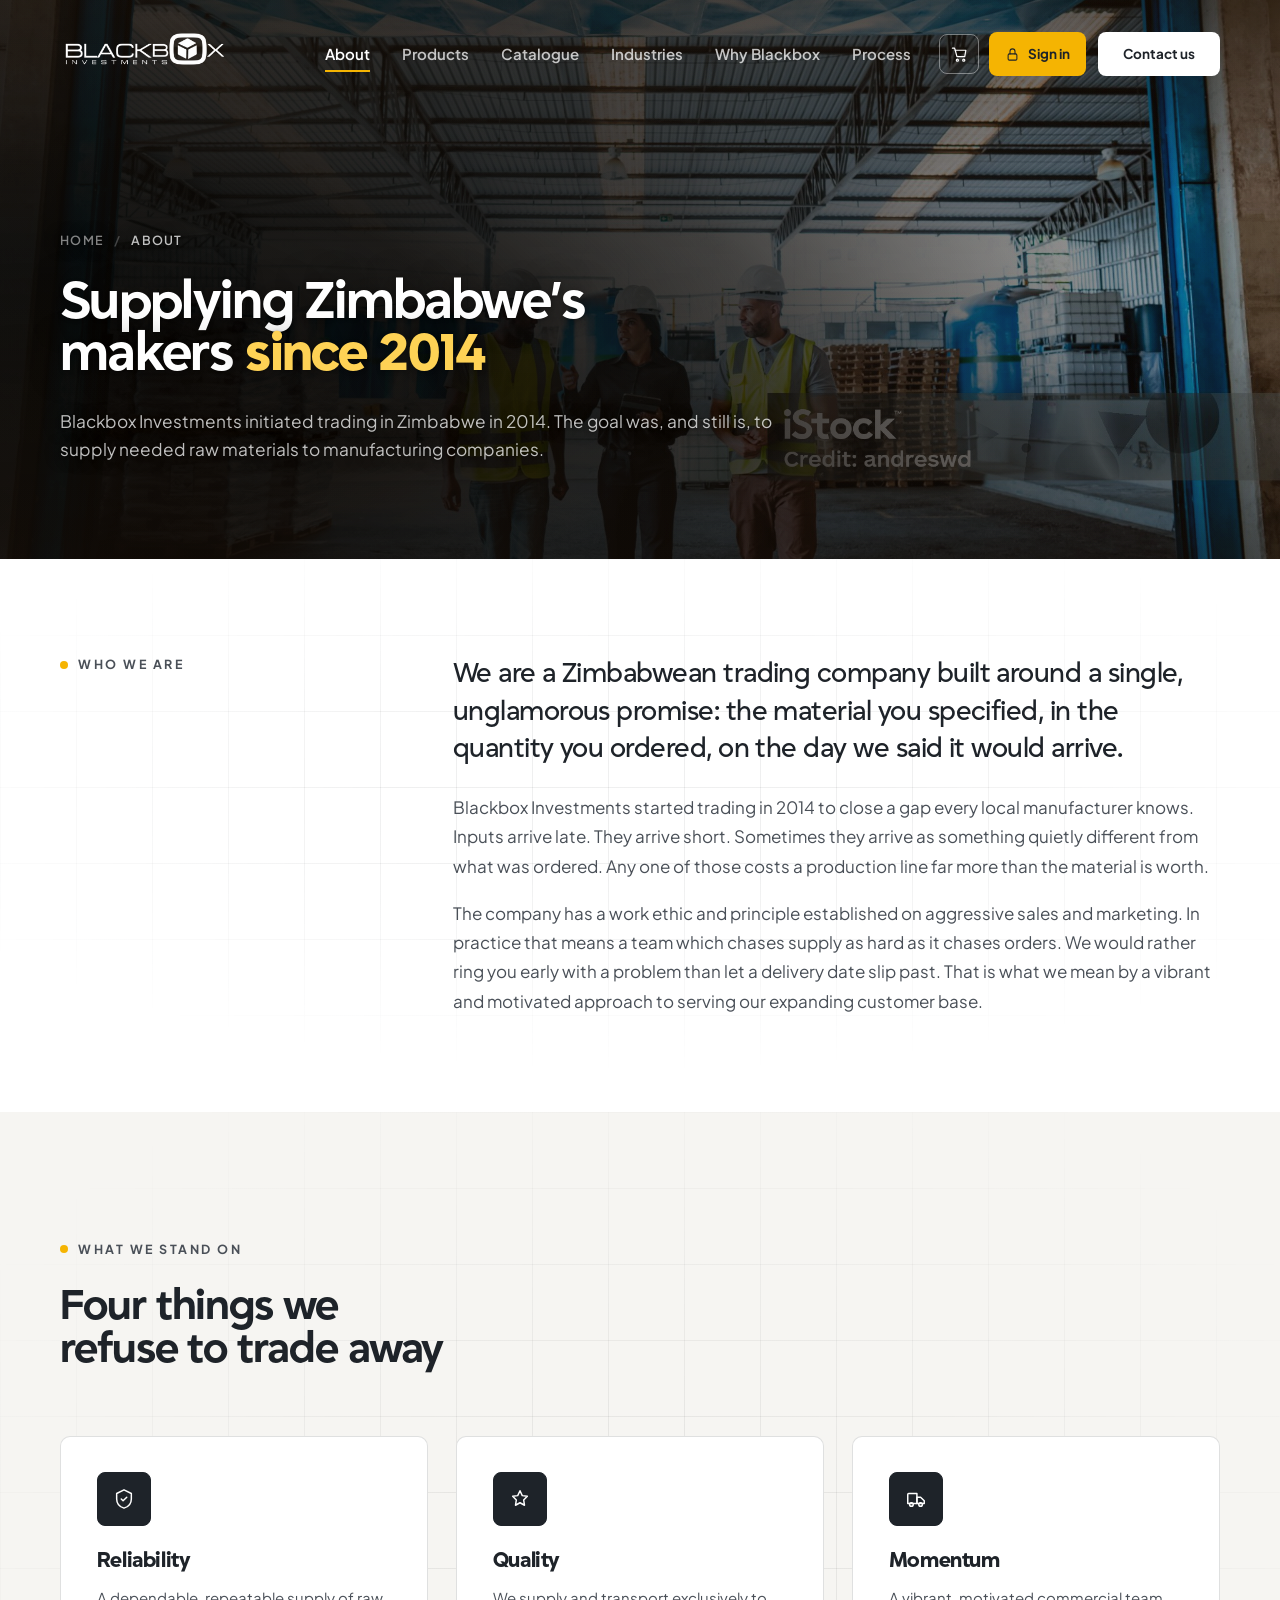
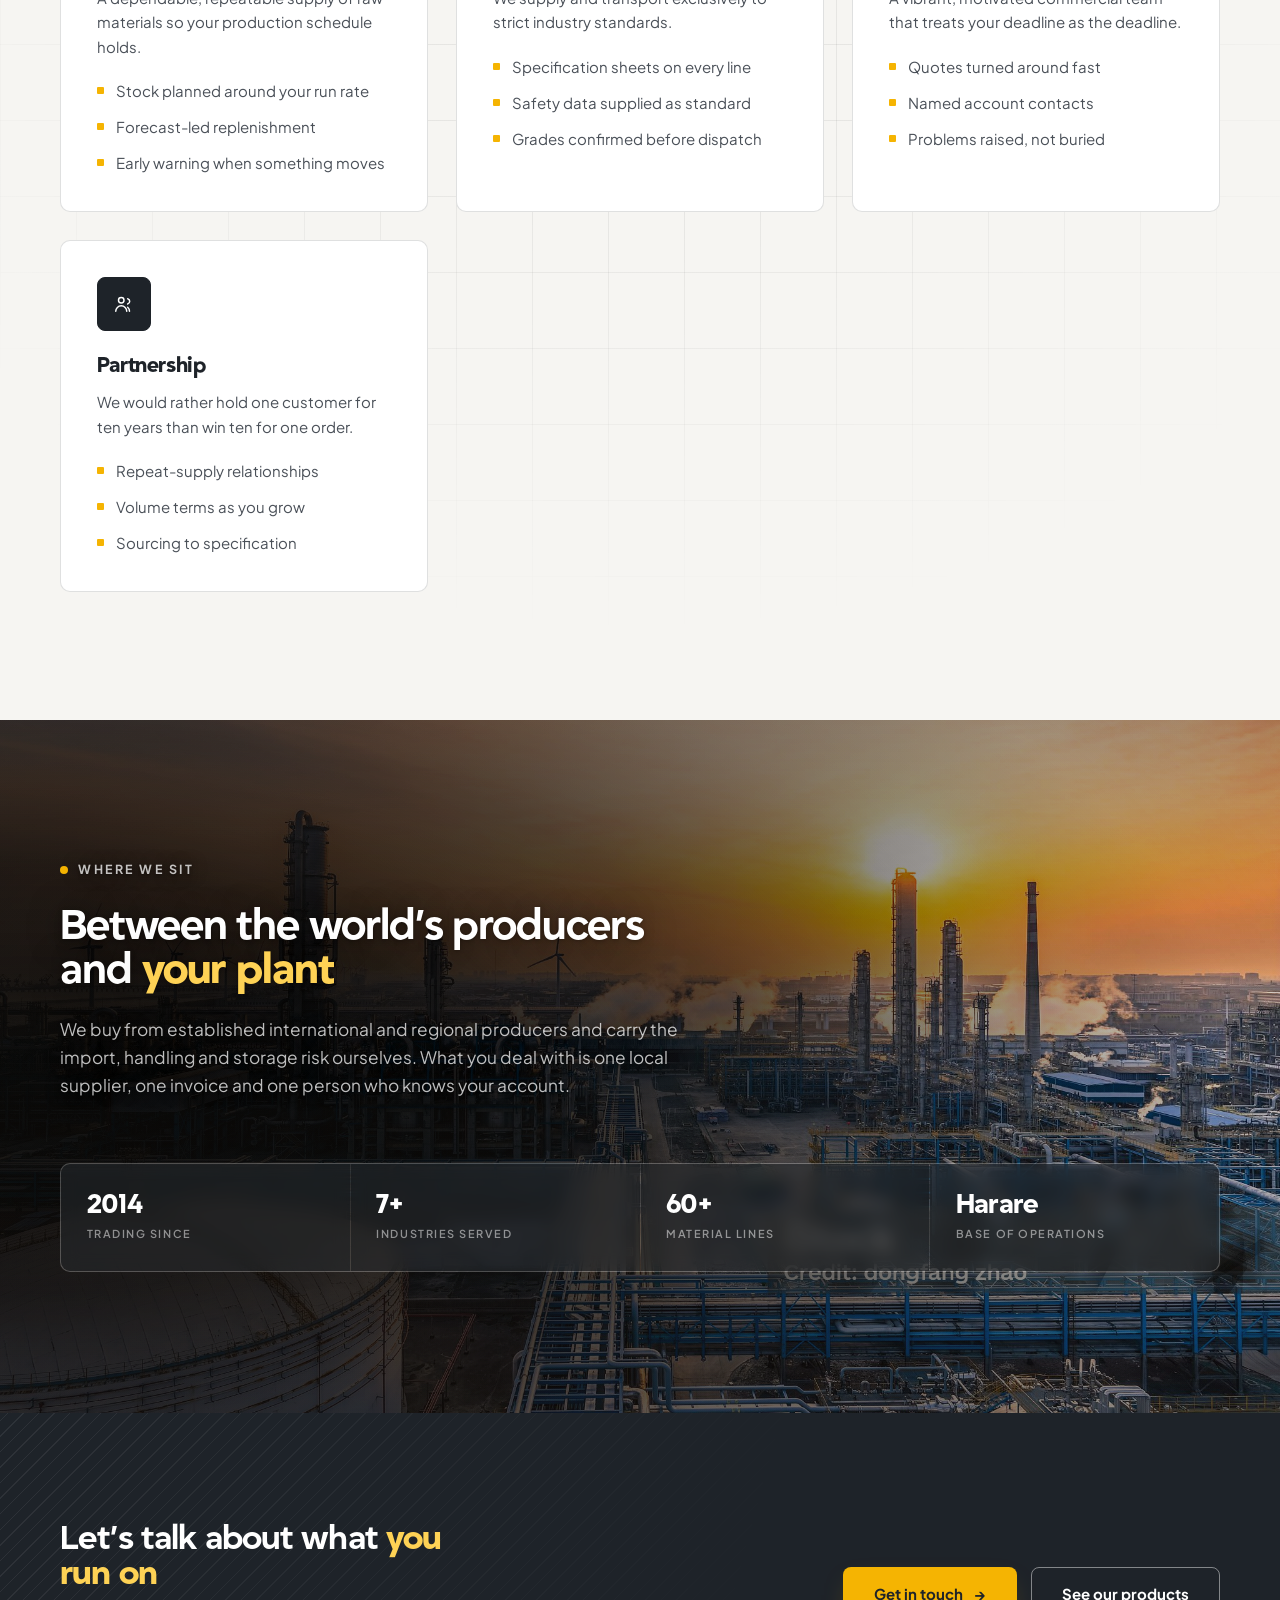
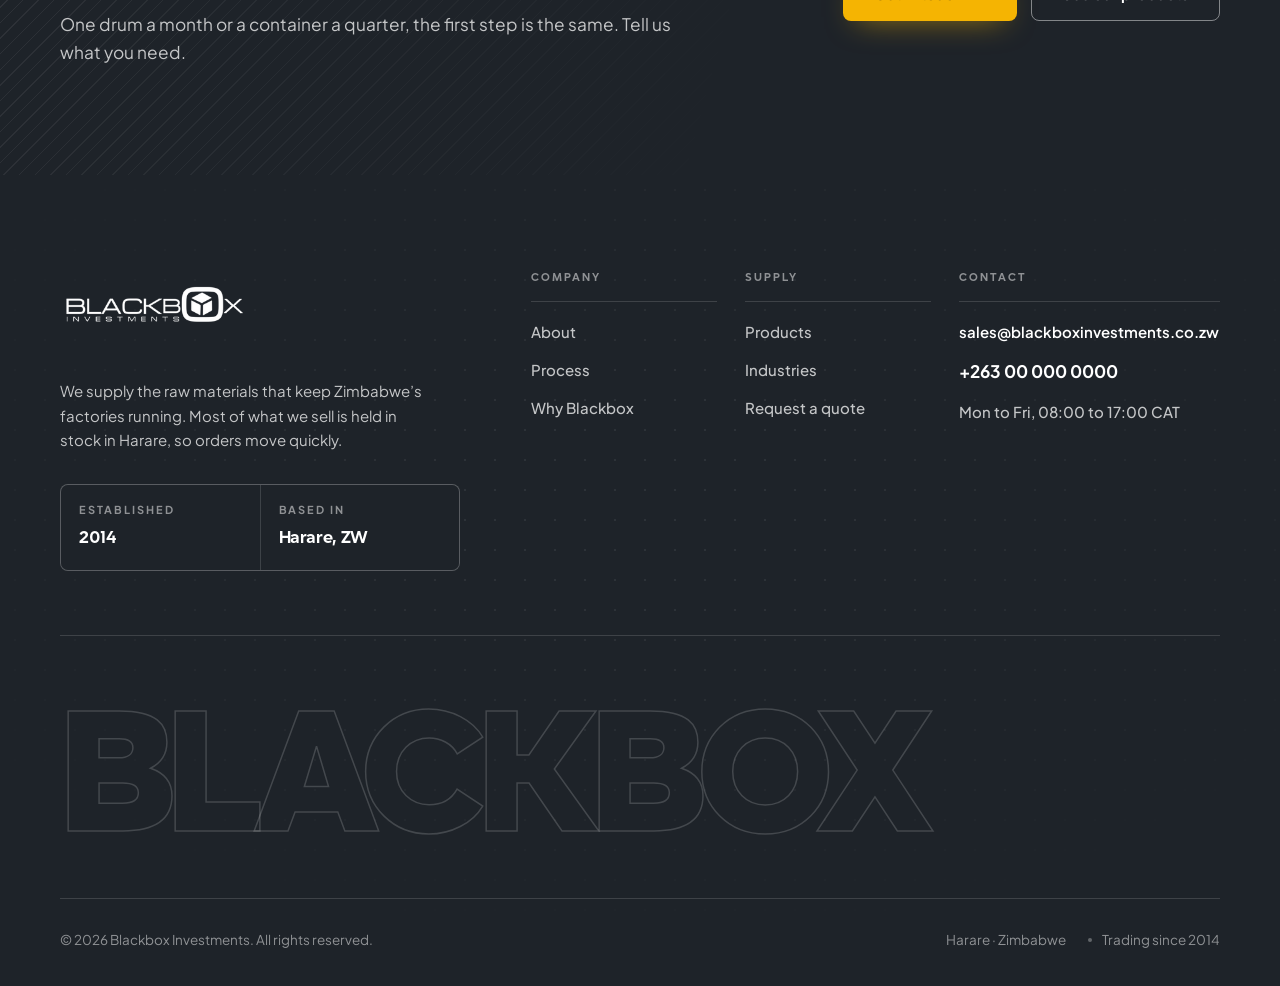
==== commit 38d0eb99: "Add commerce & distribution platform layer Turns the brochure site into a B2B platform, native to th" ====
--- a/about.html
+++ b/about.html
@@ -17,6 +17,7 @@
 <link rel="preconnect" href="https://fonts.gstatic.com" crossorigin>
 <link href="https://fonts.googleapis.com/css2?family=Plus+Jakarta+Sans:ital,wght@0,300;0,400;0,500;0,600;0,700;0,800;1,400&display=swap" rel="stylesheet">
 <link rel="stylesheet" href="assets/css/styles.css">
+<link rel="stylesheet" href="assets/css/platform.css">
 </head>
 <body>
 
@@ -210,5 +211,6 @@
 </footer>
 
 <script src="assets/js/main.js"></script>
+<script src="assets/js/app.js"></script>
 </body>
 </html>
--- a/assets/css/platform.css
+++ b/assets/css/platform.css
@@ -0,0 +1,245 @@
+/* =========================================================
+   Blackbox Investments — platform layer
+   Builds on styles.css tokens (--ink, --accent, --paper …).
+   Light, editorial, mustard accent — native to the site.
+   ========================================================= */
+
+/* ---- button variants the platform adds ---- */
+.btn--line{ --btn-bg:transparent; --btn-fg:var(--ink); --btn-bd:var(--line-2); }
+.btn--line:hover{ --btn-bd:var(--ink); --btn-bg:rgba(30,35,41,.04); }
+.btn--sm{ padding:9px 15px; font-size:var(--fs-xs); }
+.btn svg{ width:16px; height:16px; }
+
+/* ---- intro band (dark, so the transparent header reads) ---- */
+.bbx-intro{ background:var(--ink); color:var(--on-dark); padding:calc(var(--header-h) + 40px) 0 44px; position:relative; overflow:hidden; }
+.bbx-intro .pattern{ opacity:.5; }
+.bbx-intro .eyebrow{ color:var(--on-dark-mid); }
+.bbx-intro h1{ font-family:var(--font-display); font-weight:800; letter-spacing:var(--tr-head); line-height:1.02; font-size:var(--fs-4xl); margin:10px 0 0; }
+.bbx-intro h1 em{ font-style:normal; color:var(--accent-lt); }
+.bbx-intro p{ color:var(--on-dark-mid); max-width:56ch; margin-top:14px; font-size:var(--fs-md); line-height:var(--lh-lead); }
+.bbx-intro .bbx-intro-cta{ margin-top:24px; display:flex; gap:12px; flex-wrap:wrap; }
+
+/* ---- section wrapper for platform pages ---- */
+.bbx-page{ padding:44px 0 92px; background:var(--paper); }
+.bbx-page.tint{ background:var(--paper-2); }
+.bbx-h{ font-family:var(--font-display); font-weight:700; letter-spacing:var(--tr-title); font-size:var(--fs-xl); margin:38px 0 14px; }
+.mono{ font-family:var(--font-body); font-variant-numeric:tabular-nums; }
+.soft{ color:var(--text-soft); } .xs{ font-size:var(--fs-label); } .pos{ color:#1E874B; }
+.num,.ar{ text-align:right; } td.num,th.num{ text-align:right; font-variant-numeric:tabular-nums; }
+
+/* ---- header tools (injected) ---- */
+.bbx-htools{ display:flex; align-items:center; gap:10px; }
+.bbx-icobtn{ position:relative; display:inline-grid; place-items:center; width:40px; height:40px; border-radius:var(--r-md); border:1px solid var(--line-2); color:var(--ink); background:transparent; transition:.2s var(--ease); }
+.site-header:not(.is-stuck):not(.nav-open) .bbx-icobtn{ color:#fff; border-color:rgba(255,255,255,.4); }
+.bbx-icobtn:hover{ border-color:var(--accent); }
+.bbx-badge{ position:absolute; top:-6px; right:-6px; min-width:18px; height:18px; padding:0 4px; border-radius:10px; background:var(--accent); color:var(--ink); font-family:var(--font-display); font-weight:800; font-size:11px; display:inline-grid; place-items:center; }
+.bbx-signin{ display:inline-flex; align-items:center; gap:8px; padding:11px 16px; border-radius:var(--r-md); background:var(--accent); color:var(--ink); font-weight:700; font-size:var(--fs-xs); transition:.2s var(--ease); }
+.bbx-signin:hover{ background:var(--accent-dk); transform:translateY(-1px); }
+.bbx-signin svg{ width:15px; height:15px; }
+.bbx-acct{ display:flex; align-items:center; gap:9px; }
+.bbx-av{ width:34px; height:34px; border-radius:var(--r-md); background:var(--ink); color:#fff; display:grid; place-items:center; font-family:var(--font-display); font-weight:800; font-size:13px; }
+.site-header:not(.is-stuck):not(.nav-open) .bbx-av{ background:var(--accent); color:var(--ink); }
+.bbx-acct-t{ line-height:1.25; }
+.bbx-acct-t b{ display:block; font-size:var(--fs-xs); font-weight:700; }
+.bbx-acct-t small{ display:block; font-size:var(--fs-label); color:var(--text-soft); }
+.site-header:not(.is-stuck):not(.nav-open) .bbx-acct-t b{ color:#fff; }
+.site-header:not(.is-stuck):not(.nav-open) .bbx-acct-t small{ color:var(--on-dark-soft); }
+@media (max-width:900px){ .bbx-acct-t{ display:none; } }
+
+/* ---- toolbar / filters ---- */
+.bbx-toolbar{ display:flex; align-items:center; gap:14px; margin-bottom:16px; flex-wrap:wrap; }
+.bbx-search{ flex:1; min-width:220px; position:relative; }
+.bbx-search svg{ position:absolute; left:14px; top:50%; transform:translateY(-50%); width:17px; height:17px; color:var(--text-soft); }
+.bbx-search input{ width:100%; padding:13px 14px 13px 42px; border:1px solid var(--line-2); border-radius:var(--r-md); font:inherit; font-size:var(--fs-sm); color:var(--ink); background:#fff; }
+.bbx-search input:focus{ outline:none; border-color:var(--accent-dk); }
+.bbx-count{ font-size:var(--fs-xs); color:var(--text-soft); }
+.bbx-filters{ display:flex; flex-wrap:wrap; gap:8px; margin-bottom:24px; }
+.bbx-filters button{ border:1px solid var(--line-2); background:#fff; color:var(--text-mid); border-radius:100px; padding:9px 16px; font:inherit; font-size:var(--fs-xs); font-weight:600; cursor:pointer; transition:.18s var(--ease); }
+.bbx-filters button:hover{ color:var(--ink); border-color:var(--line-2); }
+.bbx-filters button.on{ background:var(--ink); color:#fff; border-color:var(--ink); }
+
+/* ---- catalogue cards ---- */
+.bbx-catgrid{ display:grid; grid-template-columns:repeat(3,1fr); gap:16px; }
+@media (max-width:960px){ .bbx-catgrid{ grid-template-columns:repeat(2,1fr); } }
+@media (max-width:620px){ .bbx-catgrid{ grid-template-columns:1fr; } }
+.bbx-prod{ border:1px solid var(--line); border-radius:var(--r-lg); background:#fff; padding:20px; display:flex; flex-direction:column; cursor:pointer; transition:.2s var(--ease); }
+.bbx-prod:hover{ border-color:var(--line-2); box-shadow:0 16px 36px -22px rgba(30,35,41,.35); transform:translateY(-3px); }
+.bbx-prod-h{ display:flex; justify-content:space-between; align-items:flex-start; gap:12px; }
+.bbx-sku{ font-family:var(--font-body); font-size:var(--fs-label); letter-spacing:.04em; color:var(--text-soft); }
+.bbx-prod h3{ font-family:var(--font-display); font-weight:700; font-size:var(--fs-lg); letter-spacing:var(--tr-title); margin:2px 0 3px; line-height:1.15; }
+.bbx-formula{ font-family:var(--font-body); font-size:var(--fs-xs); color:var(--accent-ink); font-weight:600; }
+.bbx-formula.lg{ font-size:var(--fs-sm); display:block; margin-top:5px; }
+.bbx-cattag{ display:inline-block; font-family:var(--font-body); font-size:var(--fs-label); font-weight:600; letter-spacing:.08em; text-transform:uppercase; color:var(--text-soft); border:1px solid var(--line); border-radius:100px; padding:4px 11px; margin-top:14px; width:max-content; }
+.bbx-prod-meta{ margin:16px 0 0; padding-top:14px; border-top:1px solid var(--line); display:grid; grid-template-columns:1fr 1fr; gap:12px 10px; }
+.bbx-prod-meta div:nth-child(3){ grid-column:1/-1; }
+.bbx-prod-meta dt{ font-family:var(--font-body); font-size:var(--fs-label); letter-spacing:.06em; text-transform:uppercase; color:var(--text-soft); }
+.bbx-prod-meta dd{ margin:2px 0 0; font-size:var(--fs-xs); font-weight:600; color:var(--ink); }
+.bbx-prod-act{ display:flex; gap:9px; margin-top:16px; }
+.bbx-prod-act .btn{ flex:1; justify-content:center; }
+.bbx-avail{ display:inline-flex; align-items:center; gap:6px; font-family:var(--font-body); font-size:var(--fs-label); font-weight:600; letter-spacing:.04em; padding:5px 10px; border-radius:100px; white-space:nowrap; }
+.bbx-avail::before{ content:""; width:6px; height:6px; border-radius:50%; background:currentColor; }
+.bbx-avail.in{ color:#1E874B; background:rgba(30,135,75,.1); }
+.bbx-avail.low{ color:#9A6A00; background:rgba(245,180,2,.16); }
+.bbx-avail.req{ color:var(--text-soft); background:rgba(30,35,41,.06); }
+
+/* ---- empty ---- */
+.bbx-empty{ text-align:center; padding:60px 20px; color:var(--text-soft); grid-column:1/-1; }
+.bbx-empty svg{ opacity:.4; margin-bottom:14px; }
+.bbx-empty.lg{ border:1px solid var(--line); border-radius:var(--r-lg); background:#fff; }
+.bbx-empty.sm{ padding:26px; }
+.bbx-empty p{ margin-bottom:16px; }
+
+/* ---- request band ---- */
+.bbx-reqband{ margin-top:26px; border:1px solid var(--line-2); border-radius:var(--r-xl); background:var(--paper-2); padding:30px; display:flex; align-items:center; justify-content:space-between; gap:24px; flex-wrap:wrap; }
+.bbx-reqband h3{ font-family:var(--font-display); font-weight:700; font-size:var(--fs-xl); letter-spacing:var(--tr-title); }
+.bbx-reqband p{ color:var(--text-mid); margin-top:6px; max-width:46ch; }
+
+/* ---- drawer ---- */
+.bbx-scrim{ position:fixed; inset:0; background:rgba(20,24,28,.55); backdrop-filter:blur(2px); z-index:80; opacity:0; pointer-events:none; transition:.2s; }
+.bbx-scrim.on{ opacity:1; pointer-events:auto; }
+.bbx-drawer{ position:fixed; top:0; right:0; height:100%; width:min(560px,95vw); background:#fff; border-left:1px solid var(--line-2); z-index:85; transform:translateX(100%); transition:transform .3s var(--ease); display:flex; flex-direction:column; box-shadow:-40px 0 80px -40px rgba(0,0,0,.4); }
+.bbx-drawer.on{ transform:none; }
+.bbx-dr-h{ padding:22px; border-bottom:1px solid var(--line); display:flex; justify-content:space-between; align-items:flex-start; gap:14px; }
+.bbx-dr-h h3{ font-family:var(--font-display); font-weight:800; font-size:var(--fs-2xl); letter-spacing:var(--tr-head); margin-top:8px; }
+.bbx-dr-b{ padding:22px; overflow-y:auto; flex:1; }
+.bbx-dr-f{ padding:16px 22px; border-top:1px solid var(--line); display:flex; gap:10px; background:var(--paper-2); }
+.bbx-x{ width:36px; height:36px; border-radius:var(--r-md); border:1px solid var(--line-2); background:#fff; color:var(--text-soft); display:grid; place-items:center; cursor:pointer; flex-shrink:0; }
+.bbx-x:hover{ color:var(--ink); border-color:var(--ink); }
+.bbx-x.sm{ width:30px; height:30px; }
+.bbx-chips{ display:flex; flex-wrap:wrap; gap:8px; margin-bottom:8px; }
+.bbx-chip{ font-family:var(--font-body); font-size:var(--fs-xs); color:var(--text-mid); border:1px solid var(--line-2); border-radius:100px; padding:5px 12px; }
+.bbx-blab{ font-family:var(--font-body); font-size:var(--fs-label); letter-spacing:.14em; text-transform:uppercase; color:var(--text-soft); margin:24px 0 11px; }
+.bbx-spec{ width:100%; border-collapse:collapse; font-size:var(--fs-xs); }
+.bbx-spec td{ padding:10px 0; border-bottom:1px solid var(--line); }
+.bbx-spec td:first-child{ color:var(--text-soft); }
+.bbx-spec td:last-child{ text-align:right; font-weight:600; color:var(--ink); }
+.bbx-apps{ display:flex; flex-wrap:wrap; gap:8px; }
+.bbx-apps span{ background:var(--paper-2); border:1px solid var(--line); border-radius:var(--r-sm); padding:7px 12px; font-size:var(--fs-xs); color:var(--text-mid); }
+.bbx-pack{ display:flex; align-items:center; justify-content:space-between; padding:12px 14px; border:1px solid var(--line); border-radius:var(--r-md); margin-bottom:8px; font-size:var(--fs-xs); }
+.bbx-pack.link{ cursor:pointer; } .bbx-pack.link:hover{ border-color:var(--accent-dk); }
+.bbx-pack.col{ flex-direction:column; align-items:stretch; gap:10px; }
+.bbx-pack-r{ display:flex; align-items:center; justify-content:space-between; gap:10px; }
+.bbx-pack-r input{ flex:1; }
+.bbx-dl{ display:flex; align-items:center; gap:12px; padding:14px; border:1px dashed var(--line-2); border-radius:var(--r-md); }
+.bbx-dl svg{ color:#C0392B; flex-shrink:0; }
+.bbx-dl b{ display:block; font-size:var(--fs-xs); } .bbx-dl span{ font-size:var(--fs-label); color:var(--text-soft); }
+.bbx-dl div{ flex:1; }
+.bbx-note{ font-size:var(--fs-xs); color:var(--text-mid); margin:4px 0; display:flex; align-items:center; gap:8px; }
+.bbx-note.it{ font-style:italic; }
+
+/* ---- qty stepper ---- */
+.bbx-qty{ display:flex; align-items:center; border:1px solid var(--line-2); border-radius:var(--r-md); overflow:hidden; background:#fff; }
+.bbx-qty input{ width:54px; border:0; text-align:center; font-family:var(--font-body); font-variant-numeric:tabular-nums; font-size:var(--fs-sm); padding:9px 0; }
+.bbx-qty input:focus{ outline:none; }
+.bbx-qty button{ border:0; background:var(--paper-2); color:var(--text-mid); width:32px; padding:9px 0; font-size:16px; cursor:pointer; }
+.bbx-qty button:hover{ color:var(--ink); }
+.bbx-qty span{ padding:0 11px; font-family:var(--font-body); font-size:var(--fs-label); color:var(--text-soft); }
+
+/* ---- forms ---- */
+.bbx-fld{ display:block; margin-bottom:15px; }
+.bbx-fld>span{ display:block; font-family:var(--font-body); font-size:var(--fs-label); letter-spacing:.06em; text-transform:uppercase; color:var(--text-soft); margin-bottom:7px; }
+.bbx-inp{ width:100%; padding:12px 14px; border:1px solid var(--line-2); border-radius:var(--r-md); font:inherit; font-size:var(--fs-sm); color:var(--ink); background:#fff; }
+.bbx-inp:focus{ outline:none; border-color:var(--accent-dk); }
+textarea.bbx-inp{ resize:vertical; min-height:82px; }
+.bbx-grid2{ display:grid; grid-template-columns:1fr 1fr; gap:0 14px; }
+@media (max-width:520px){ .bbx-grid2{ grid-template-columns:1fr; } }
+
+/* ---- RFQ ---- */
+.bbx-rfq-grid{ display:grid; grid-template-columns:1.65fr 1fr; gap:16px; align-items:start; }
+@media (max-width:820px){ .bbx-rfq-grid{ grid-template-columns:1fr; } }
+.bbx-card{ background:#fff; border:1px solid var(--line); border-radius:var(--r-lg); }
+.bbx-rfq-lines{ padding:6px 22px 14px; }
+.bbx-rfq-line{ display:flex; align-items:center; gap:14px; padding:14px 0; border-bottom:1px solid var(--line); }
+.bbx-rfq-line:last-child{ border-bottom:0; }
+.bbx-rfq-info{ flex:1; min-width:0; } .bbx-rfq-info b{ display:block; }
+.bbx-rfq-val{ width:96px; text-align:right; font-family:var(--font-body); font-variant-numeric:tabular-nums; font-weight:600; }
+.bbx-rfq-side{ padding:24px; }
+.bbx-rfq-side h3{ font-family:var(--font-display); font-weight:700; font-size:var(--fs-lg); margin-bottom:16px; }
+.bbx-summ{ display:flex; justify-content:space-between; padding:8px 0; font-size:var(--fs-sm); }
+.bbx-summ.soft{ color:var(--text-soft); font-size:var(--fs-xs); }
+.bbx-summ.tot{ border-top:1px solid var(--line-2); margin-top:8px; padding-top:12px; font-family:var(--font-display); font-weight:800; font-size:var(--fs-xl); }
+.bbx-rfq-side .btn{ margin-top:16px; }
+.bbx-fine{ font-size:var(--fs-label); color:var(--text-soft); text-align:center; margin-top:10px; }
+.bbx-fine a{ color:var(--accent-ink); text-decoration:underline; }
+
+/* ---- tiles ---- */
+.bbx-tiles{ display:grid; grid-template-columns:repeat(4,1fr); gap:16px; }
+@media (max-width:900px){ .bbx-tiles{ grid-template-columns:repeat(2,1fr); } }
+.bbx-tile{ background:#fff; border:1px solid var(--line); border-radius:var(--r-lg); padding:20px; }
+.bbx-tile-l{ font-family:var(--font-body); font-size:var(--fs-label); letter-spacing:.06em; text-transform:uppercase; color:var(--text-soft); }
+.bbx-tile-v{ font-family:var(--font-display); font-weight:800; font-size:var(--fs-3xl); letter-spacing:var(--tr-head); margin:10px 0 3px; }
+.bbx-tile-s{ font-size:var(--fs-xs); color:var(--text-mid); }
+
+/* ---- tables ---- */
+.bbx-tblwrap{ overflow-x:auto; border:1px solid var(--line); border-radius:var(--r-lg); background:#fff; }
+.bbx-tbl{ width:100%; border-collapse:collapse; font-size:var(--fs-xs); min-width:580px; }
+.bbx-tbl th{ text-align:left; font-family:var(--font-body); font-size:var(--fs-label); letter-spacing:.08em; text-transform:uppercase; color:var(--text-soft); font-weight:600; padding:14px 16px; border-bottom:1px solid var(--line); background:var(--paper-2); }
+.bbx-tbl td{ padding:15px 16px; border-bottom:1px solid var(--line); vertical-align:middle; }
+.bbx-tbl tbody tr:last-child td{ border-bottom:0; }
+.bbx-tbl tbody tr:hover{ background:var(--paper-2); }
+.bbx-stage{ display:inline-block; font-family:var(--font-body); font-size:var(--fs-label); font-weight:600; padding:4px 11px; border:1px solid var(--line-2); border-radius:100px; color:var(--text-mid); }
+.bbx-stage.lg{ font-size:var(--fs-xs); }
+
+/* ---- tabs (admin) ---- */
+.bbx-tabs{ display:flex; gap:6px; margin-bottom:24px; border-bottom:1px solid var(--line); }
+.bbx-tabs button{ display:flex; align-items:center; gap:8px; background:none; border:0; border-bottom:2px solid transparent; color:var(--text-soft); font:inherit; font-weight:600; font-size:var(--fs-sm); padding:12px 14px; margin-bottom:-1px; cursor:pointer; }
+.bbx-tabs button:hover{ color:var(--ink); }
+.bbx-tabs button.on{ color:var(--ink); border-bottom-color:var(--accent); }
+
+/* ---- kanban ---- */
+.bbx-board{ display:flex; gap:12px; overflow-x:auto; padding-bottom:10px; margin-top:24px; }
+.bbx-col{ flex:0 0 270px; background:var(--paper-2); border:1px solid var(--line); border-radius:var(--r-lg); }
+.bbx-col-h{ display:flex; justify-content:space-between; align-items:center; padding:13px 15px; border-bottom:1px solid var(--line); font-family:var(--font-body); font-size:var(--fs-label); letter-spacing:.08em; text-transform:uppercase; color:var(--text-mid); font-weight:600; }
+.bbx-col-c{ background:#fff; border:1px solid var(--line); border-radius:100px; padding:2px 9px; }
+.bbx-col-b{ padding:10px; display:flex; flex-direction:column; gap:9px; }
+.bbx-col-e{ text-align:center; color:var(--text-soft); padding:14px; }
+.bbx-kc{ background:#fff; border:1px solid var(--line); border-radius:var(--r-md); padding:13px; cursor:pointer; transition:.16s var(--ease); }
+.bbx-kc:hover{ border-color:var(--accent-dk); transform:translateY(-2px); box-shadow:0 10px 22px -14px rgba(30,35,41,.4); }
+.bbx-kc-r1{ display:flex; justify-content:space-between; align-items:center; margin-bottom:8px; }
+.bbx-kc h5{ font-family:var(--font-display); font-weight:700; font-size:var(--fs-sm); margin:0 0 3px; }
+.bbx-kc-cust{ font-size:var(--fs-label); color:var(--text-mid); }
+.bbx-kc-r2{ display:flex; justify-content:space-between; align-items:center; margin-top:11px; padding-top:10px; border-top:1px solid var(--line); }
+.bbx-kc-val{ font-family:var(--font-body); font-weight:700; font-variant-numeric:tabular-nums; }
+.bbx-kc-rep{ display:flex; align-items:center; gap:6px; font-size:var(--fs-label); color:var(--text-soft); }
+.bbx-kc-rep i{ width:20px; height:20px; border-radius:5px; background:var(--paper-3); display:grid; place-items:center; font-family:var(--font-display); font-weight:700; font-size:9px; font-style:normal; color:var(--ink); }
+
+/* ---- panels / bars ---- */
+.bbx-panels2{ display:grid; grid-template-columns:1fr 1fr; gap:16px; margin-top:16px; }
+@media (max-width:820px){ .bbx-panels2{ grid-template-columns:1fr; } }
+.bbx-panel{ background:#fff; border:1px solid var(--line); border-radius:var(--r-lg); padding:22px; }
+.bbx-panel h4{ font-family:var(--font-display); font-weight:700; font-size:var(--fs-md); margin-bottom:16px; }
+.bbx-panel-h{ display:flex; justify-content:space-between; align-items:baseline; margin-bottom:16px; }
+.bbx-panel-h h4{ margin:0; }
+.bbx-bar{ display:flex; align-items:center; gap:12px; margin-bottom:13px; }
+.bbx-bar-n{ width:150px; flex-shrink:0; font-size:var(--fs-xs); color:var(--text-mid); display:flex; align-items:center; gap:8px; }
+.bbx-rep-i{ width:20px; height:20px; border-radius:5px; background:var(--paper-3); display:grid; place-items:center; font-family:var(--font-display); font-weight:700; font-size:9px; font-style:normal; color:var(--ink); flex-shrink:0; }
+.bbx-bar-t{ flex:1; height:12px; background:var(--paper-3); border-radius:100px; overflow:hidden; }
+.bbx-bar-fill{ display:block; height:100%; width:0; background:var(--accent); border-radius:100px; transition:width .85s var(--ease); }
+.bbx-bar-v{ width:76px; text-align:right; font-family:var(--font-body); font-variant-numeric:tabular-nums; font-size:var(--fs-xs); flex-shrink:0; }
+.bbx-insight{ display:flex; gap:12px; padding:15px; border:1px solid var(--line); border-radius:var(--r-md); margin-bottom:10px; background:var(--paper-2); }
+.bbx-ai{ width:30px; height:30px; border-radius:var(--r-sm); background:var(--ink); color:var(--accent-lt); display:grid; place-items:center; flex-shrink:0; }
+.bbx-iq{ font-size:var(--fs-label); color:var(--text-soft); margin-bottom:4px; }
+.bbx-ia{ font-size:var(--fs-xs); color:var(--ink); line-height:1.5; }
+.bbx-ia b{ color:var(--accent-ink); }
+.bbx-admin-foot{ display:flex; justify-content:flex-end; margin-top:22px; }
+
+/* ---- auth ---- */
+.bbx-authwrap{ display:flex; justify-content:center; padding:20px 0 40px; }
+.bbx-authcard{ width:min(440px,100%); background:#fff; border:1px solid var(--line); border-radius:var(--r-xl); padding:30px; box-shadow:0 30px 70px -40px rgba(30,35,41,.5); }
+.bbx-seg{ display:flex; gap:4px; background:var(--paper-2); border:1px solid var(--line); border-radius:var(--r-md); padding:4px; margin-bottom:22px; }
+.bbx-seg button{ flex:1; display:flex; align-items:center; justify-content:center; gap:7px; border:0; background:none; color:var(--text-soft); font:inherit; font-weight:600; font-size:var(--fs-xs); padding:10px; border-radius:6px; cursor:pointer; }
+.bbx-seg button.on{ background:#fff; color:var(--ink); box-shadow:0 1px 3px rgba(30,35,41,.12); }
+.bbx-auth-t{ font-family:var(--font-display); font-weight:800; font-size:var(--fs-2xl); letter-spacing:var(--tr-head); }
+.bbx-auth-p{ color:var(--text-mid); font-size:var(--fs-xs); margin:5px 0 18px; }
+.bbx-demo{ background:var(--paper-2); border:1px dashed var(--line-2); border-radius:var(--r-md); padding:11px 13px; font-size:var(--fs-label); color:var(--text-mid); margin-bottom:16px; display:flex; align-items:center; gap:8px; flex-wrap:wrap; }
+.bbx-demo b{ color:var(--accent-ink); font-weight:600; }
+.bbx-demo button{ margin-left:auto; border:1px solid var(--line-2); background:#fff; color:var(--text-mid); border-radius:6px; padding:5px 10px; font-size:var(--fs-label); font-weight:600; cursor:pointer; }
+.bbx-demo button:hover{ border-color:var(--ink); color:var(--ink); }
+.bbx-auth-err{ display:none; color:#C0392B; font-size:var(--fs-xs); margin-bottom:12px; }
+
+/* ---- toasts ---- */
+.bbx-toasts{ position:fixed; bottom:24px; left:50%; transform:translateX(-50%); z-index:120; display:flex; flex-direction:column; gap:9px; align-items:center; }
+.bbx-toast{ background:var(--ink); color:#fff; border-radius:var(--r-md); padding:12px 18px; font-size:var(--fs-xs); display:flex; align-items:center; gap:11px; box-shadow:0 20px 44px -18px rgba(0,0,0,.5); transition:.3s var(--ease); }
+.bbx-toast-ic{ width:22px; height:22px; border-radius:6px; background:var(--accent); color:var(--ink); display:grid; place-items:center; flex-shrink:0; }
+
+@media (prefers-reduced-motion:reduce){ .bbx-bar-fill,.bbx-drawer,.bbx-scrim,.bbx-toast{ transition:none; } }
